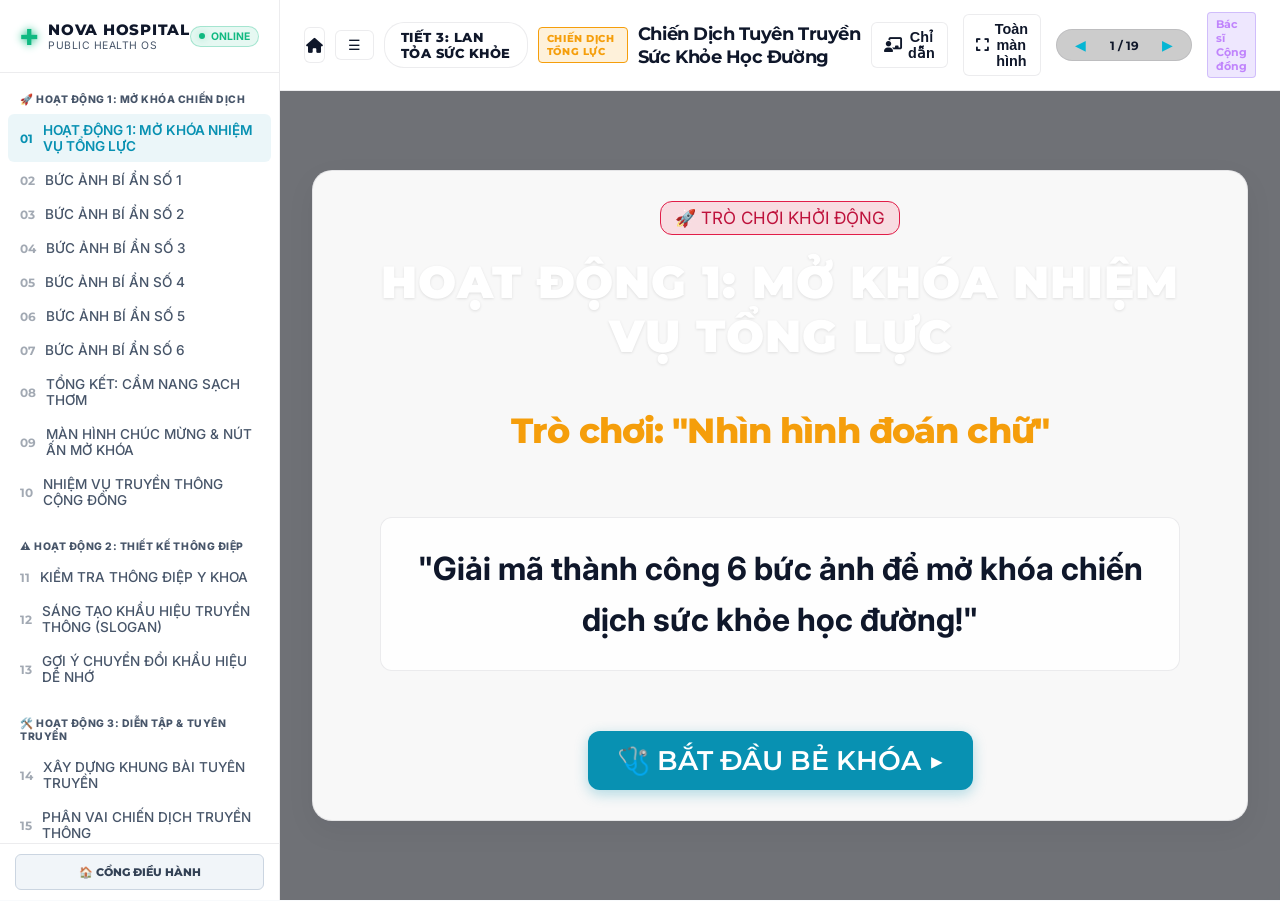
==== puberty_tiet3.html @ f9d6865f "feat: implement vertical 50-50 split layout for teacher guide" ====
<!DOCTYPE html>
<html lang="vi">
<head>
  <meta charset="UTF-8">
  <meta name="viewport" content="width=device-width, initial-scale=1.0">
  <title>NOVA HOSPITAL - TIẾT 3: CHIẾN DỊCH TUYÊN TRUYỀN</title>
  <link rel="preconnect" href="https://fonts.googleapis.com">
  <link rel="preconnect" href="https://fonts.gstatic.com" crossorigin>
  <link href="https://fonts.googleapis.com/css2?family=Inter:wght@300;400;500;600;700;800&family=Montserrat:wght@400;500;600;700;800;900&display=swap" rel="stylesheet">
  <link rel="stylesheet" href="https://cdnjs.cloudflare.com/ajax/libs/font-awesome/6.4.0/css/all.min.css">
  <link rel="stylesheet" href="puberty_style.css">
  
  <style>
    /* Premium layout styles for Tiết 3 slide deck */
    body {
      background-image: url('image_589641.png') !important;
      background-size: cover;
      background-position: center;
      background-attachment: fixed;
      position: relative;
      overflow-x: hidden;
      margin: 0;
      padding: 0;
      height: 100vh;
      width: 100vw;
    }
    body::before {
      content: '';
      position: absolute;
      top: 0;
      left: 0;
      width: 100%;
      height: 100%;
      background: rgba(7, 11, 19, 0.88) !important;
      backdrop-filter: blur(12px) !important;
      -webkit-backdrop-filter: blur(12px);
      z-index: 1;
      pointer-events: none;
    }
    .app-container {
      position: relative;
      z-index: 5;
    }
    
    /* Design Guidelines slide typography specifications */
    .slide-layout .main-title {
      font-size: clamp(2.0rem, 4.5vw, 2.8rem) !important;
      font-weight: 900;
      text-transform: uppercase;
      color: #FFFFFF !important;
      letter-spacing: 1px;
      margin-bottom: 10px;
      line-height: 1.2;
    }
    .slide-layout .sub-title {
      font-size: clamp(1.3rem, 2.5vw, 1.7rem) !important;
      font-weight: 800;
      color: var(--amber) !important;
      margin-bottom: 20px;
    }
    .slide-layout .content-text, .slide-layout p, .slide-layout li {
      font-size: clamp(1.1rem, 2vw, 1.35rem) !important;
      line-height: 1.6;
      font-weight: 600;
      color: #E2E8F0;
    }
    
    /* Interactive guessing visual block */
    .mystery-visual {
      position: relative;
    }
    .glow-icon i {
      animation: pulseGlow 2.5s infinite alternate;
    }
    @keyframes pulseGlow {
      0% {
        transform: scale(0.95);
        opacity: 0.8;
      }
      100% {
        transform: scale(1.05);
        opacity: 1;
      }
    }
    
    /* Blurred answer panel state management */
    .answer-box.blurred .answer-text {
      filter: blur(8px);
      user-select: none;
      pointer-events: none;
    }
    
    /* Timer HUD Widget styling */
    .timer-widget {
      background: rgba(244, 63, 94, 0.08);
      border: 1.5px solid var(--digital-coral);
      padding: 15px 25px;
      border-radius: 12px;
      display: flex;
      align-items: center;
      justify-content: space-between;
      gap: 15px;
      color: var(--digital-coral);
      font-family: monospace;
      max-width: 100%;
    }
    .timer-display {
      font-size: 28px;
      font-weight: 900;
      letter-spacing: 1px;
    }
    .timer-icon {
      font-size: 24px;
    }
    .timer-controls {
      display: flex;
      gap: 8px;
    }
    .timer-btn {
      background: rgba(255, 255, 255, 0.05);
      border: 1px solid var(--digital-coral);
      color: var(--digital-coral);
      width: 32px;
      height: 32px;
      border-radius: 6px;
      display: flex;
      align-items: center;
      justify-content: center;
      cursor: pointer;
      font-size: 13px;
      transition: all 0.2s ease;
    }
    .timer-btn:hover {
      background: var(--digital-coral);
      color: #FFF;
    }
    .timer-btn.hidden {
      display: none;
    }
    
    /* CSS animation for stamp print */
    @keyframes stampGrow {
      0% {
        transform: scale(3);
        opacity: 0;
      }
      80% {
        transform: scale(0.9);
        opacity: 0.9;
      }
      100% {
        transform: scale(1);
        opacity: 1;
      }
    }
    
    #confetti-canvas {
      position: fixed;
      top: 0;
      left: 0;
      width: 100%;
      height: 100%;
      pointer-events: none;
      z-index: 9999;
    }
  </style>
</head>
<body>
  <!-- Canvas for Confetti -->
  <canvas id="confetti-canvas"></canvas>

  <div class="app-container">
    
    <!-- LEFT SIDEBAR -->
    <aside class="sidebar">
      <div class="sidebar-header">
        <div class="clinic-logo">
          <div class="pulse-cross">✚</div>
          <div class="logo-text">
            <span class="logo-title">NOVA HOSPITAL</span>
            <span class="logo-subtitle">PUBLIC HEALTH OS</span>
          </div>
        </div>
        <div class="status-badge">
          <span class="live-dot"></span>
          <span class="live-text">ONLINE</span>
        </div>
      </div>

      <!-- Scrollable Steps Menu -->
      <div class="sidebar-menu-scrollable">
        <nav class="sidebar-nav">
          <!-- HOẠT ĐỘNG 1 -->
          <div class="nav-group">
            <span class="nav-group-title">🚀 HOẠT ĐỘNG 1: MỞ KHÓA CHIẾN DỊCH</span>
            <ul>
              <li class="nav-item active" data-slide="1">
                <span class="nav-num">01</span> <span class="nav-txt">HOẠT ĐỘNG 1: MỞ KHÓA NHIỆM VỤ TỔNG LỰC</span>
              </li>
              <li class="nav-item " data-slide="2">
                <span class="nav-num">02</span> <span class="nav-txt">BỨC ẢNH BÍ ẨN SỐ 1</span>
              </li>
              <li class="nav-item " data-slide="3">
                <span class="nav-num">03</span> <span class="nav-txt">BỨC ẢNH BÍ ẨN SỐ 2</span>
              </li>
              <li class="nav-item " data-slide="4">
                <span class="nav-num">04</span> <span class="nav-txt">BỨC ẢNH BÍ ẨN SỐ 3</span>
              </li>
              <li class="nav-item " data-slide="5">
                <span class="nav-num">05</span> <span class="nav-txt">BỨC ẢNH BÍ ẨN SỐ 4</span>
              </li>
              <li class="nav-item " data-slide="6">
                <span class="nav-num">06</span> <span class="nav-txt">BỨC ẢNH BÍ ẨN SỐ 5</span>
              </li>
              <li class="nav-item " data-slide="7">
                <span class="nav-num">07</span> <span class="nav-txt">BỨC ẢNH BÍ ẨN SỐ 6</span>
              </li>
              <li class="nav-item " data-slide="8">
                <span class="nav-num">08</span> <span class="nav-txt">TỔNG KẾT: CẨM NANG SẠCH THƠM</span>
              </li>
              <li class="nav-item " data-slide="9">
                <span class="nav-num">09</span> <span class="nav-txt">MÀN HÌNH CHÚC MỪNG & NÚT ẤN MỞ KHÓA</span>
              </li>
              <li class="nav-item " data-slide="10">
                <span class="nav-num">10</span> <span class="nav-txt">NHIỆM VỤ TRUYỀN THÔNG CỘNG ĐỒNG</span>
              </li>
            </ul>
          </div>

          <!-- HOẠT ĐỘNG 2 -->
          <div class="nav-group">
            <span class="nav-group-title">⚠️ HOẠT ĐỘNG 2: THIẾT KẾ THÔNG ĐIỆP</span>
            <ul>
              <li class="nav-item " data-slide="11">
                <span class="nav-num">11</span> <span class="nav-txt">KIỂM TRA THÔNG ĐIỆP Y KHOA</span>
              </li>
              <li class="nav-item " data-slide="12">
                <span class="nav-num">12</span> <span class="nav-txt">SÁNG TẠO KHẨU HIỆU TRUYỀN THÔNG (SLOGAN)</span>
              </li>
              <li class="nav-item " data-slide="13">
                <span class="nav-num">13</span> <span class="nav-txt">GỢI Ý CHUYỂN ĐỔI KHẨU HIỆU DỄ NHỚ</span>
              </li>
            </ul>
          </div>

          <!-- HOẠT ĐỘNG 3 -->
          <div class="nav-group">
            <span class="nav-group-title">🛠️ HOẠT ĐỘNG 3: DIỄN TẬP & TUYÊN TRUYỀN</span>
            <ul>
              <li class="nav-item " data-slide="14">
                <span class="nav-num">14</span> <span class="nav-txt">XÂY DỰNG KHUNG BÀI TUYÊN TRUYỀN</span>
              </li>
              <li class="nav-item " data-slide="15">
                <span class="nav-num">15</span> <span class="nav-txt">PHÂN VAI CHIẾN DỊCH TRUYỀN THÔNG</span>
              </li>
              <li class="nav-item " data-slide="16">
                <span class="nav-num">16</span> <span class="nav-txt">5 PHÚT DIỄN TẬP TOÀN DIỆN</span>
              </li>
              <li class="nav-item " data-slide="17">
                <span class="nav-num">17</span> <span class="nav-txt">CHIẾN DỊCH SỨC KHỎE LÊN SÀN THUYẾT TRÌNH</span>
              </li>
              <li class="nav-item " data-slide="18">
                <span class="nav-num">18</span> <span class="nav-txt">NHẬT KÝ CHUYÊN GIA SỨC KHỎE</span>
              </li>
              <li class="nav-item " data-slide="19">
                <span class="nav-num">19</span> <span class="nav-txt">LỜI THỀ SỨ MỆNH & CAM KẾT HÀNH ĐỘNG THỰC TẾ</span>
              </li>
            </ul>
          </div>

        </nav>
      </div>

      <!-- Back to Portal button -->
      <div style="padding: 10px 15px; border-top: 1px solid var(--glass-border);">
        <a href="puberty_portal.html" class="btn btn-surface btn-block" style="display: block; text-align: center; text-decoration: none; padding: 10px; border-radius: 6px; font-size: 11px; font-weight: 800; color: var(--text-muted);">🏠 CỔNG ĐIỀU HÀNH</a>
      </div>
    </aside>

    <!-- MAIN APP CONTENT VIEWPORT -->
    <main class="main-content">
      
      <!-- Top header control bar -->
      <header class="top-bar">
        <div class="header-left" style="display: flex; align-items: center; gap: 10px;">
          <a href="puberty_portal.html" class="back-portal-btn" title="Quay lại Cổng Học Tập"><i class="fa-solid fa-house"></i></a>
          <button class="control-btn" id="sidebar-toggle" title="Thu gọn / Mở rộng Sidebar">☰</button>
          <div class="active-stage-indicator" id="current-stage-display">
            TIẾT 3: LAN TỎA SỨC KHỎE
          </div>
          <span class="phase-badge" id="slide-phase-badge" style="background: rgba(245, 158, 11, 0.15); border-color: #F59E0B; color: #F59E0B;">CHIẾN DỊCH TỔNG LỰC</span>
          <h2 class="slide-title" id="slide-title-text">Chiến Dịch Tuyên Truyền Sức Khỏe Học Đường</h2>
        </div>
        
        <div class="header-right" style="display: flex; align-items: center; gap: 15px;">
          <button class="control-btn" id="teacher-guide-toggle" title="Chỉ dẫn giảng dạy" style="font-weight: 800; display: inline-flex; align-items: center; gap: 6px; cursor: pointer;"><i class="fa-solid fa-chalkboard-user"></i> <span class="btn-lbl">Chỉ dẫn</span></button>
          <button class="control-btn" id="fullscreen-toggle" title="Toàn màn hình" style="font-weight: 800; display: inline-flex; align-items: center; gap: 6px; cursor: pointer;"><i class="fa-solid fa-expand"></i> <span class="btn-lbl">Toàn màn hình</span></button>
          
          <!-- Slide Navigation Controls -->
          <div class="slide-arrows">
            <button class="arrow-btn" id="prev-slide-btn" title="Slide trước">◀</button>
            <span class="slide-counter" id="slide-counter-text">1 / 19</span>
            <button class="arrow-btn" id="next-slide-btn" title="Slide tiếp theo">▶</button>
          </div>

          <!-- Dynamic status indicator -->
          <div class="role-status">
            <span class="role-badge" id="header-role-badge">Bác sĩ Cộng đồng</span>
          </div>
        </div>
      </header>

      <!-- Slides Viewport -->
      <div class="slides-viewport">
        <!-- Slide 1: HOẠT ĐỘNG 1: MỞ KHÓA NHIỆM VỤ TỔNG LỰC -->
        <section class="slide active prep-slide" id="slide-1">
          <div class="slide-layout flex-center-col">
            <div class="slide-frame" style="max-width: 1100px; width: 100%;">

            <div class="cover-layout" style="display: flex; flex-direction: column; align-items: center; justify-content: center; gap: 20px; text-align: center;">
                <div class="badge-red" style="padding: 6px 14px; border-radius: 12px; font-size: 16pt !important font-weight: 900; background: rgba(6, 182, 212, 0.15); border: 1.5px solid var(--cyan); color: var(--cyan); text-transform: uppercase;">🚀 TRÒ CHƠI KHỞI ĐỘNG</div>
                <h1 class="main-title">HOẠT ĐỘNG 1: MỞ KHÓA NHIỆM VỤ TỔNG LỰC</h1>
                <h2 class="sub-title">Trò chơi: "Nhìn hình đoán chữ"</h2>
                
                <div class="big-question-card glass-panel" style="max-width: 800px; margin: 20px auto; padding: 25px; border-radius: 12px; border: 1.5px solid var(--glass-border); background: var(--glass-bg);">
                    <p class="question-text" style="font-size: 24pt !important color: #FFF; font-weight: 700; line-height: 1.6;">
                        "Giải mã thành công 6 bức ảnh để mở khóa chiến dịch sức khỏe học đường!"
                    </p>
                </div>
                
                <div style="margin-top: 20px;">
                    <button class="btn btn-cyan btn-lg btn-pulse" onclick="navigateToSlide(2)">🩺 BẮT ĐẦU BẺ KHÓA ▶</button>
                </div>
            </div>
        
            </div>
          </div>
        </section>

        <!-- Slide 2: BỨC ẢNH BÍ ẨN SỐ 1 -->
        <section class="slide " id="slide-2">
          <div class="slide-layout flex-center-col">
            <div class="slide-frame" style="max-width: 1100px; width: 100%;">

            <div class="slide-header">
                <span class="breadcrumb">HOẠT ĐỘNG 1 &bull; BỨC ẢNH BÍ ẨN SỐ 1</span>
                <h2 class="slide-title">Bức ảnh bí ẩn 1/6</h2>
            </div>
            <div class="mystery-layout" style="display: grid; grid-template-columns: 1fr 1.2fr; gap: 40px; margin-top: 20px;">
                <div class="mystery-visual glass-panel" style="display: flex; flex-direction: column; align-items: center; justify-content: center; padding: 30px; border-radius: 16px; border: 1.5px solid var(--glass-border); min-height: 320px; background: rgba(15, 23, 42, 0.4);">
                    <img src="hint_shower.png" alt="Tắm sạch sẽ" style="max-width: 95%; max-height: 260px; border-radius: 12px; object-fit: contain; box-shadow: 0 4px 15px rgba(0,0,0,0.15);">
                </div>
                <div class="mystery-interactive" style="display: flex; flex-direction: column; justify-content: space-between; padding: 10px 0;">
                    <div class="timer-widget" id="timer-s2" data-duration="60" style="margin-bottom: 15px;">
                        <div class="timer-icon"><i class="fa-solid fa-hourglass-half"></i></div>
                        <div class="timer-display">01:00</div>
                        <div class="timer-controls">
                            <button class="timer-btn play-btn" title="Bắt đầu"><i class="fa-solid fa-play"></i></button>
                            <button class="timer-btn pause-btn hidden" title="Tạm dừng"><i class="fa-solid fa-pause"></i></button>
                            <button class="timer-btn reset-btn" title="Đặt lại"><i class="fa-solid fa-rotate-left"></i></button>
                        </div>
                    </div>
                    <div class="answer-box glass-panel blurred" id="ans-s2" style="padding: 25px; border-radius: 12px; border: 2px dashed var(--glass-border); text-align: center; margin-bottom: 20px;">
                        <h4 style="color: var(--text-muted); font-size: 16pt !important margin-bottom: 8px; text-transform: uppercase;">Đáp án đúng</h4>
                        <div class="answer-text" style="font-size: 28pt !important font-weight: 900; color: var(--cyan); transition: all 0.3s;">TẮM SẠCH SẼ</div>
                    </div>
                    <div style="display: flex; gap: 15px;">
                        <button class="btn btn-reveal" onclick="revealAnswer(2)" style="flex: 1; padding: 12px; font-weight: 800;"><i class="fa-solid fa-unlock-keyhole"></i> HIỆN ĐÁP ÁN</button>
                        <button class="btn btn-cyan" onclick="navigateToSlide(3)" style="flex: 1; padding: 12px; font-weight: 800;">ẢNH TIẾP THEO <i class="fa-solid fa-arrow-right"></i></button>
                    </div>
                </div>
            </div>
        
            </div>
          </div>
        </section>

        <!-- Slide 3: BỨC ẢNH BÍ ẨN SỐ 2 -->
        <section class="slide " id="slide-3">
          <div class="slide-layout flex-center-col">
            <div class="slide-frame" style="max-width: 1100px; width: 100%;">

            <div class="slide-header">
                <span class="breadcrumb">HOẠT ĐỘNG 1 &bull; BỨC ẢNH BÍ ẨN SỐ 2</span>
                <h2 class="slide-title">Bức ảnh bí ẩn 2/6</h2>
            </div>
            <div class="mystery-layout" style="display: grid; grid-template-columns: 1fr 1.2fr; gap: 40px; margin-top: 20px;">
                <div class="mystery-visual glass-panel" style="display: flex; flex-direction: column; align-items: center; justify-content: center; padding: 30px; border-radius: 16px; border: 1.5px solid var(--glass-border); min-height: 320px; background: rgba(15, 23, 42, 0.4);">
                    <img src="hint_washface.png" alt="Dùng sữa rửa mặt dịu nhẹ" style="max-width: 95%; max-height: 260px; border-radius: 12px; object-fit: contain; box-shadow: 0 4px 15px rgba(0,0,0,0.15);">
                </div>
                <div class="mystery-interactive" style="display: flex; flex-direction: column; justify-content: space-between; padding: 10px 0;">
                    <div class="timer-widget" id="timer-s3" data-duration="60" style="margin-bottom: 15px;">
                        <div class="timer-icon"><i class="fa-solid fa-hourglass-half"></i></div>
                        <div class="timer-display">01:00</div>
                        <div class="timer-controls">
                            <button class="timer-btn play-btn" title="Bắt đầu"><i class="fa-solid fa-play"></i></button>
                            <button class="timer-btn pause-btn hidden" title="Tạm dừng"><i class="fa-solid fa-pause"></i></button>
                            <button class="timer-btn reset-btn" title="Đặt lại"><i class="fa-solid fa-rotate-left"></i></button>
                        </div>
                    </div>
                    <div class="answer-box glass-panel blurred" id="ans-s3" style="padding: 25px; border-radius: 12px; border: 2px dashed var(--glass-border); text-align: center; margin-bottom: 20px;">
                        <h4 style="color: var(--text-muted); font-size: 16pt !important margin-bottom: 8px; text-transform: uppercase;">Đáp án đúng</h4>
                        <div class="answer-text" style="font-size: 28pt !important font-weight: 900; color: var(--cyan); transition: all 0.3s;">DÙNG SỮA RỬA MẶT DỊU NHẸ</div>
                    </div>
                    <div style="display: flex; gap: 15px;">
                        <button class="btn btn-reveal" onclick="revealAnswer(3)" style="flex: 1; padding: 12px; font-weight: 800;"><i class="fa-solid fa-unlock-keyhole"></i> HIỆN ĐÁP ÁN</button>
                        <button class="btn btn-cyan" onclick="navigateToSlide(4)" style="flex: 1; padding: 12px; font-weight: 800;">ẢNH TIẾP THEO <i class="fa-solid fa-arrow-right"></i></button>
                    </div>
                </div>
            </div>
        
            </div>
          </div>
        </section>

        <!-- Slide 4: BỨC ẢNH BÍ ẨN SỐ 3 -->
        <section class="slide " id="slide-4">
          <div class="slide-layout flex-center-col">
            <div class="slide-frame" style="max-width: 1100px; width: 100%;">

            <div class="slide-header">
                <span class="breadcrumb">HOẠT ĐỘNG 1 &bull; BỨC ẢNH BÍ ẨN SỐ 3</span>
                <h2 class="slide-title">Bức ảnh bí ẩn 3/6</h2>
            </div>
            <div class="mystery-layout" style="display: grid; grid-template-columns: 1fr 1.2fr; gap: 40px; margin-top: 20px;">
                <div class="mystery-visual glass-panel" style="display: flex; flex-direction: column; align-items: center; justify-content: center; padding: 30px; border-radius: 16px; border: 1.5px solid var(--glass-border); min-height: 320px; background: rgba(15, 23, 42, 0.4);">
                    <img src="hint_neck.png" alt="Kỳ cọ vùng nếp gấp" style="max-width: 95%; max-height: 260px; border-radius: 12px; object-fit: contain; box-shadow: 0 4px 15px rgba(0,0,0,0.15);">
                </div>
                <div class="mystery-interactive" style="display: flex; flex-direction: column; justify-content: space-between; padding: 10px 0;">
                    <div class="timer-widget" id="timer-s4" data-duration="60" style="margin-bottom: 15px;">
                        <div class="timer-icon"><i class="fa-solid fa-hourglass-half"></i></div>
                        <div class="timer-display">01:00</div>
                        <div class="timer-controls">
                            <button class="timer-btn play-btn" title="Bắt đầu"><i class="fa-solid fa-play"></i></button>
                            <button class="timer-btn pause-btn hidden" title="Tạm dừng"><i class="fa-solid fa-pause"></i></button>
                            <button class="timer-btn reset-btn" title="Đặt lại"><i class="fa-solid fa-rotate-left"></i></button>
                        </div>
                    </div>
                    <div class="answer-box glass-panel blurred" id="ans-s4" style="padding: 25px; border-radius: 12px; border: 2px dashed var(--glass-border); text-align: center; margin-bottom: 20px;">
                        <h4 style="color: var(--text-muted); font-size: 16pt !important margin-bottom: 8px; text-transform: uppercase;">Đáp án đúng</h4>
                        <div class="answer-text" style="font-size: 28pt !important font-weight: 900; color: var(--cyan); transition: all 0.3s;">KỲ CỌ VÙNG NẾP GẤP</div>
                    </div>
                    <div style="display: flex; gap: 15px;">
                        <button class="btn btn-reveal" onclick="revealAnswer(4)" style="flex: 1; padding: 12px; font-weight: 800;"><i class="fa-solid fa-unlock-keyhole"></i> HIỆN ĐÁP ÁN</button>
                        <button class="btn btn-cyan" onclick="navigateToSlide(5)" style="flex: 1; padding: 12px; font-weight: 800;">ẢNH TIẾP THEO <i class="fa-solid fa-arrow-right"></i></button>
                    </div>
                </div>
            </div>
        
            </div>
          </div>
        </section>

        <!-- Slide 5: BỨC ẢNH BÍ ẨN SỐ 4 -->
        <section class="slide " id="slide-5">
          <div class="slide-layout flex-center-col">
            <div class="slide-frame" style="max-width: 1100px; width: 100%;">

            <div class="slide-header">
                <span class="breadcrumb">HOẠT ĐỘNG 1 &bull; BỨC ẢNH BÍ ẨN SỐ 4</span>
                <h2 class="slide-title">Bức ảnh bí ẩn 4/6</h2>
            </div>
            <div class="mystery-layout" style="display: grid; grid-template-columns: 1fr 1.2fr; gap: 40px; margin-top: 20px;">
                <div class="mystery-visual glass-panel" style="display: flex; flex-direction: column; align-items: center; justify-content: center; padding: 30px; border-radius: 16px; border: 1.5px solid var(--glass-border); min-height: 320px; background: rgba(15, 23, 42, 0.4);">
                    <img src="hint_clothes.png" alt="Thay tất, quần áo lót hàng ngày" style="max-width: 95%; max-height: 260px; border-radius: 12px; object-fit: contain; box-shadow: 0 4px 15px rgba(0,0,0,0.15);">
                </div>
                <div class="mystery-interactive" style="display: flex; flex-direction: column; justify-content: space-between; padding: 10px 0;">
                    <div class="timer-widget" id="timer-s5" data-duration="60" style="margin-bottom: 15px;">
                        <div class="timer-icon"><i class="fa-solid fa-hourglass-half"></i></div>
                        <div class="timer-display">01:00</div>
                        <div class="timer-controls">
                            <button class="timer-btn play-btn" title="Bắt đầu"><i class="fa-solid fa-play"></i></button>
                            <button class="timer-btn pause-btn hidden" title="Tạm dừng"><i class="fa-solid fa-pause"></i></button>
                            <button class="timer-btn reset-btn" title="Đặt lại"><i class="fa-solid fa-rotate-left"></i></button>
                        </div>
                    </div>
                    <div class="answer-box glass-panel blurred" id="ans-s5" style="padding: 25px; border-radius: 12px; border: 2px dashed var(--glass-border); text-align: center; margin-bottom: 20px;">
                        <h4 style="color: var(--text-muted); font-size: 16pt !important margin-bottom: 8px; text-transform: uppercase;">Đáp án đúng</h4>
                        <div class="answer-text" style="font-size: 28pt !important font-weight: 900; color: var(--cyan); transition: all 0.3s;">THAY TẤT, QUẦN ÁO LÓT HÀNG NGÀY</div>
                    </div>
                    <div style="display: flex; gap: 15px;">
                        <button class="btn btn-reveal" onclick="revealAnswer(5)" style="flex: 1; padding: 12px; font-weight: 800;"><i class="fa-solid fa-unlock-keyhole"></i> HIỆN ĐÁP ÁN</button>
                        <button class="btn btn-cyan" onclick="navigateToSlide(6)" style="flex: 1; padding: 12px; font-weight: 800;">ẢNH TIẾP THEO <i class="fa-solid fa-arrow-right"></i></button>
                    </div>
                </div>
            </div>
        
            </div>
          </div>
        </section>

        <!-- Slide 6: BỨC ẢNH BÍ ẨN SỐ 5 -->
        <section class="slide " id="slide-6">
          <div class="slide-layout flex-center-col">
            <div class="slide-frame" style="max-width: 1100px; width: 100%;">

            <div class="slide-header">
                <span class="breadcrumb">HOẠT ĐỘNG 1 &bull; BỨC ẢNH BÍ ẨN SỐ 5</span>
                <h2 class="slide-title">Bức ảnh bí ẩn 5/6</h2>
            </div>
            <div class="mystery-layout" style="display: grid; grid-template-columns: 1fr 1.2fr; gap: 40px; margin-top: 20px;">
                <div class="mystery-visual glass-panel" style="display: flex; flex-direction: column; align-items: center; justify-content: center; padding: 30px; border-radius: 16px; border: 1.5px solid var(--glass-border); min-height: 320px; background: rgba(15, 23, 42, 0.4);">
                    <img src="hint_hair.png" alt="Gội đầu sạch sẽ" style="max-width: 95%; max-height: 260px; border-radius: 12px; object-fit: contain; box-shadow: 0 4px 15px rgba(0,0,0,0.15);">
                </div>
                <div class="mystery-interactive" style="display: flex; flex-direction: column; justify-content: space-between; padding: 10px 0;">
                    <div class="timer-widget" id="timer-s6" data-duration="60" style="margin-bottom: 15px;">
                        <div class="timer-icon"><i class="fa-solid fa-hourglass-half"></i></div>
                        <div class="timer-display">01:00</div>
                        <div class="timer-controls">
                            <button class="timer-btn play-btn" title="Bắt đầu"><i class="fa-solid fa-play"></i></button>
                            <button class="timer-btn pause-btn hidden" title="Tạm dừng"><i class="fa-solid fa-pause"></i></button>
                            <button class="timer-btn reset-btn" title="Đặt lại"><i class="fa-solid fa-rotate-left"></i></button>
                        </div>
                    </div>
                    <div class="answer-box glass-panel blurred" id="ans-s6" style="padding: 25px; border-radius: 12px; border: 2px dashed var(--glass-border); text-align: center; margin-bottom: 20px;">
                        <h4 style="color: var(--text-muted); font-size: 16pt !important margin-bottom: 8px; text-transform: uppercase;">Đáp án đúng</h4>
                        <div class="answer-text" style="font-size: 28pt !important font-weight: 900; color: var(--cyan); transition: all 0.3s;">GỘI ĐẦU SẠCH SẼ</div>
                    </div>
                    <div style="display: flex; gap: 15px;">
                        <button class="btn btn-reveal" onclick="revealAnswer(6)" style="flex: 1; padding: 12px; font-weight: 800;"><i class="fa-solid fa-unlock-keyhole"></i> HIỆN ĐÁP ÁN</button>
                        <button class="btn btn-cyan" onclick="navigateToSlide(7)" style="flex: 1; padding: 12px; font-weight: 800;">ẢNH TIẾP THEO <i class="fa-solid fa-arrow-right"></i></button>
                    </div>
                </div>
            </div>
        
            </div>
          </div>
        </section>

        <!-- Slide 7: BỨC ẢNH BÍ ẨN SỐ 6 -->
        <section class="slide " id="slide-7">
          <div class="slide-layout flex-center-col">
            <div class="slide-frame" style="max-width: 1100px; width: 100%;">

            <div class="slide-header">
                <span class="breadcrumb">HOẠT ĐỘNG 1 &bull; BỨC ẢNH BÍ ẨN SỐ 6</span>
                <h2 class="slide-title">Bức ảnh bí ẩn 6/6</h2>
            </div>
            <div class="mystery-layout" style="display: grid; grid-template-columns: 1fr 1.2fr; gap: 40px; margin-top: 20px;">
                <div class="mystery-visual glass-panel" style="display: flex; flex-direction: column; align-items: center; justify-content: center; padding: 30px; border-radius: 16px; border: 1.5px solid var(--glass-border); min-height: 320px; background: rgba(15, 23, 42, 0.4);">
                    <img src="hint_washhands.png" alt="Rửa tay sạch sẽ bằng xà phòng" style="max-width: 95%; max-height: 260px; border-radius: 12px; object-fit: contain; box-shadow: 0 4px 15px rgba(0,0,0,0.15);">
                </div>
                <div class="mystery-interactive" style="display: flex; flex-direction: column; justify-content: space-between; padding: 10px 0;">
                    <div class="timer-widget" id="timer-s7" data-duration="60" style="margin-bottom: 15px;">
                        <div class="timer-icon"><i class="fa-solid fa-hourglass-half"></i></div>
                        <div class="timer-display">01:00</div>
                        <div class="timer-controls">
                            <button class="timer-btn play-btn" title="Bắt đầu"><i class="fa-solid fa-play"></i></button>
                            <button class="timer-btn pause-btn hidden" title="Tạm dừng"><i class="fa-solid fa-pause"></i></button>
                            <button class="timer-btn reset-btn" title="Đặt lại"><i class="fa-solid fa-rotate-left"></i></button>
                        </div>
                    </div>
                    <div class="answer-box glass-panel blurred" id="ans-s7" style="padding: 25px; border-radius: 12px; border: 2px dashed var(--glass-border); text-align: center; margin-bottom: 20px;">
                        <h4 style="color: var(--text-muted); font-size: 16pt !important margin-bottom: 8px; text-transform: uppercase;">Đáp án đúng</h4>
                        <div class="answer-text" style="font-size: 28pt !important font-weight: 900; color: var(--cyan); transition: all 0.3s;">RỬA TAY SẠCH SẼ BẰNG XÀ PHÒNG</div>
                    </div>
                    <div style="display: flex; gap: 15px;">
                        <button class="btn btn-reveal" onclick="revealAnswer(7)" style="flex: 1; padding: 12px; font-weight: 800;"><i class="fa-solid fa-unlock-keyhole"></i> HIỆN ĐÁP ÁN</button>
                        <button class="btn btn-cyan" onclick="navigateToSlide(8)" style="flex: 1; padding: 12px; font-weight: 800;">KẾT QUẢ GAME <i class="fa-solid fa-arrow-right"></i></button>
                    </div>
                </div>
            </div>
        
            </div>
          </div>
        </section>

        <!-- Slide 8: TỔNG KẾT: CẨM NANG SẠCH THƠM -->
        <section class="slide  prep-slide" id="slide-8">
          <div class="slide-layout flex-center-col">
            <div class="slide-frame" style="max-width: 1100px; width: 100%;">

            <div class="slide-header">
                <span class="breadcrumb">HOẠT ĐỘNG 1 &bull; TỔNG KẾT</span>
                <h2 class="slide-title" style="color: #FFF !important; text-transform: uppercase; font-size: 2.2rem !important; font-weight: 900;">TỔNG KẾT: CẨM NANG SẠCH THƠM</h2>
            </div>
            <div class="summary-cards" style="display: flex; flex-direction: column; gap: 20px; margin-top: 30px;">
                <div class="glass-panel" style="padding: 20px 30px; border-radius: 12px; border-left: 6px solid var(--neon-mint); background: rgba(16, 185, 129, 0.05); display: flex; align-items: center; gap: 20px;">
                    <div style="font-size: 28pt !important color: var(--neon-mint);"><i class="fa-solid fa-circle-check"></i></div>
                    <div style="font-size: 24pt !important font-weight: 700; color: #FFF;">Rửa mặt bằng sữa rửa mặt dịu nhẹ (2 lần/ngày).</div>
                </div>
                <div class="glass-panel" style="padding: 20px 30px; border-radius: 12px; border-left: 6px solid var(--neon-mint); background: rgba(16, 185, 129, 0.05); display: flex; align-items: center; gap: 20px;">
                    <div style="font-size: 28pt !important color: var(--neon-mint);"><i class="fa-solid fa-circle-check"></i></div>
                    <div style="font-size: 24pt !important font-weight: 700; color: #FFF;">Tắm rửa sạch sẽ toàn thân mỗi ngày.</div>
                </div>
                <div class="glass-panel" style="padding: 20px 30px; border-radius: 12px; border-left: 6px solid var(--neon-mint); background: rgba(16, 185, 129, 0.05); display: flex; align-items: center; gap: 20px;">
                    <div style="font-size: 28pt !important color: var(--neon-mint);"><i class="fa-solid fa-circle-check"></i></div>
                    <div style="font-size: 24pt !important font-weight: 700; color: #FFF;">Thay quần áo, tất chân và đồ lót hằng ngày.</div>
                </div>
            </div>
            <div style="text-align: center; margin-top: 35px;">
                <button class="btn btn-cyan btn-lg" onclick="navigateToSlide(9)">TIẾN VÀO NHIỆM VỤ TIẾP THEO ▶</button>
            </div>
        
            </div>
          </div>
        </section>

        <!-- Slide 9: MÀN HÌNH CHÚC MỪNG & NÚT ẤN MỞ KHÓA -->
        <section class="slide " id="slide-9">
          <div class="slide-layout flex-center-col">
            <div class="slide-frame" style="max-width: 1100px; width: 100%;">

            <div class="cover-layout flex-center-col text-center" style="position: relative;">
                <h1 class="main-title" style="color: var(--amber) !important; font-size: 46pt !important">CHÚC MỪNG CÁC BÁC SĨ NHÍ!</h1>
                <h2 class="sub-title" style="color: #FFF !important; margin-bottom: 30px;">Hội đồng Giám định đã sẵn sàng truyền thông</h2>
                
                <div class="unlock-zone" style="margin: 30px 0;">
                    <button class="btn btn-cyan btn-lg btn-pulse" id="unlock-mission-btn" onclick="celebrateAndUnlock()" style="font-size: 28pt !important padding: 25px 50px; border-radius: 50px; font-weight: 900; background: var(--cyan); color: #000; box-shadow: 0 0 35px var(--cyan-glow);">
                        📢 ẤN ĐỂ MỞ KHÓA NHIỆM VỤ
                    </button>
                </div>
                <div class="unlock-indicator" style="font-size: 22pt !important color: var(--text-muted); font-weight: 800;">(Hãy bấm nút để kích nổ pháo hoa chào mừng và mở khóa nhiệm vụ!)</div>
            </div>
        
            </div>
          </div>
        </section>

        <!-- Slide 10: NHIỆM VỤ TRUYỀN THÔNG CỘNG ĐỒNG -->
        <section class="slide  prep-slide" id="slide-10">
          <div class="slide-layout flex-center-col">
            <div class="slide-frame" style="max-width: 1100px; width: 100%;">

            <div class="slide-header">
                <span class="breadcrumb">HOẠT ĐỘNG 2 &bull; SỨ MỆNH TRUYỀN THÔNG</span>
                <h2 class="slide-title">NHIỆM VỤ TRUYỀN THÔNG CỘNG ĐỒNG</h2>
            </div>
            <div class="glass-panel" style="padding: 40px; border-radius: 16px; border: 2px solid var(--cosmic-pink); background: rgba(255, 0, 122, 0.03); margin-top: 30px; box-shadow: 0 0 30px rgba(255, 0, 122, 0.1);">
                <div style="font-size: 46pt !important color: var(--cosmic-pink); text-align: center; margin-bottom: 20px;"><i class="fa-solid fa-bullhorn animate-pulse"></i></div>
                <div style="font-size: 28pt !important font-weight: 900; color: #FFF; text-align: center; line-height: 1.6; text-transform: uppercase;">
                    "TỔNG TIẾN CÔNG CHIẾN DỊCH TRUYỀN THÔNG SỨC KHỎE HỌC ĐƯỜNG: TUYÊN TRUYỀN CÁCH GIỮ GÌN VỆ SINH CƠ THỂ TUỔI DẬY THÌ CHO TOÀN TRƯỜNG!"
                </div>
            </div>
            <div class="mission-details" style="display: grid; grid-template-columns: 1fr 1fr; gap: 20px; margin-top: 25px;">
                <div class="glass-panel" style="padding: 15px 25px; border-radius: 8px; border: 1px solid var(--glass-border);">
                    <div style="font-size: 16pt !important color: var(--text-muted); font-weight: 800; text-transform: uppercase; margin-bottom: 5px;">👥 ĐỐI TƯỢNG (AUDIENCE)</div>
                    <div style="font-size: 22pt !important font-weight: 700; color: var(--cyan);">Tất cả bạn bè, học sinh toàn trường Trung học</div>
                </div>
                <div class="glass-panel" style="padding: 15px 25px; border-radius: 8px; border: 1px solid var(--glass-border);">
                    <div style="font-size: 16pt !important color: var(--text-muted); font-weight: 800; text-transform: uppercase; margin-bottom: 5px;">🎯 MỤC TIÊU BÀI NÓI</div>
                    <div style="font-size: 22pt !important font-weight: 700; color: var(--cyan);">Giúp bạn bè tự tin chăm sóc bản thân sạch thơm</div>
                </div>
            </div>
            <div style="text-align: center; margin-top: 30px;">
                <button class="btn btn-cyan btn-lg" onclick="navigateToSlide(11)">XÂY DỰNG NỘI DUNG TRUYỀN THÔNG ▶</button>
            </div>
        
            </div>
          </div>
        </section>

        <!-- Slide 11: KIỂM TRA THÔNG ĐIỆP Y KHOA -->
        <section class="slide  prep-slide" id="slide-11">
          <div class="slide-layout flex-center-col">
            <div class="slide-frame" style="max-width: 1100px; width: 100%;">

            <div class="slide-header">
                <span class="breadcrumb">HOẠT ĐỘNG 3 &bull; KIỂM TRA THÔNG ĐIỆP</span>
                <h2 class="slide-title">KIỂM TRA THÔNG ĐIỆP Y KHOA</h2>
            </div>
            <div class="timer-layout" style="display: grid; grid-template-columns: 1fr 1.2fr; gap: 40px; margin-top: 20px;">
                <div class="instructions-card glass-panel" style="padding: 30px; border-radius: 16px; border: 1.5px solid var(--glass-border); background: rgba(15, 23, 42, 0.4);">
                    <h3 style="font-size: 28pt !important color: var(--cyan); font-weight: 800; margin-bottom: 15px;"><i class="fa-solid fa-list-check"></i> YÊU CẦU RÀ SOÁT TỜ RƠI:</h3>
                    <div style="display: flex; flex-direction: column; gap: 15px; font-size: 24pt !important font-weight: 600; line-height: 1.5; color: #FFF;">
                        <div>• Lấy sản phẩm Tờ rơi đã thiết kế ở Tiết 2 ra rà soát.</div>
                        <div>• Đảm bảo đủ thông tin y học cốt lõi (6 bước tắm khoa học, 4 lưu ý vệ sinh cơ thể).</div>
                        <div>• Đảm bảo không có sai sót hay lệch lạc kiến thức khoa học định lượng.</div>
                    </div>
                </div>
                <div style="display: flex; flex-direction: column; justify-content: space-between; padding: 10px 0;">
                    <div class="timer-widget" id="timer-s11" data-duration="420">
                        <div class="timer-icon"><i class="fa-solid fa-hourglass-half"></i></div>
                        <div class="timer-display">07:00</div>
                        <div class="timer-controls">
                            <button class="timer-btn play-btn" title="Bắt đầu"><i class="fa-solid fa-play"></i></button>
                            <button class="timer-btn pause-btn hidden" title="Tạm dừng"><i class="fa-solid fa-pause"></i></button>
                            <button class="timer-btn reset-btn" title="Đặt lại"><i class="fa-solid fa-rotate-left"></i></button>
                        </div>
                    </div>
                    <div class="action-card glass-panel" style="padding: 20px; border-radius: 12px; border: 1px solid var(--glass-border); text-align: center; margin-bottom: 15px; background: rgba(6, 182, 212, 0.02);">
                        <span style="font-size: 22pt !important color: var(--text-muted); font-weight: 800; text-transform: uppercase;">Nhiệm vụ nhóm</span>
                        <p style="font-size: 22pt !important font-weight: 700; color: #FFF; margin-top: 5px;">Rà soát thông điệp chuẩn xác trước khi phát hành</p>
                    </div>
                    <button class="btn btn-cyan" onclick="navigateToSlide(12)" style="padding: 12px; font-weight: 800; font-size: 22pt !important">SÁNG TẠO KHẨU HIỆU TRUYỀN THÔNG <i class="fa-solid fa-arrow-right"></i></button>
                </div>
            </div>
        
            </div>
          </div>
        </section>

        <!-- Slide 12: SÁNG TẠO KHẨU HIỆU TRUYỀN THÔNG (SLOGAN) -->
        <section class="slide  prep-slide" id="slide-12">
          <div class="slide-layout flex-center-col">
            <div class="slide-frame" style="max-width: 1100px; width: 100%;">

            <div class="slide-header">
                <span class="breadcrumb">HOẠT ĐỘNG 4 &bull; SÁNG TẠO SLOGAN</span>
                <h2 class="slide-title">SÁNG TẠO SIÊU KHẨU HIỆU TRUYỀN THÔNG</h2>
            </div>
            <div class="timer-layout" style="display: grid; grid-template-columns: 1fr 1.2fr; gap: 40px; margin-top: 20px;">
                <div class="instructions-card glass-panel" style="padding: 30px; border-radius: 16px; border: 1.5px solid var(--glass-border); background: rgba(15, 23, 42, 0.4);">
                    <h3 style="font-size: 28pt !important color: var(--cyan); font-weight: 800; margin-bottom: 15px;"><i class="fa-solid fa-lightbulb"></i> NGUYÊN TẮC SLOGAN VÀNG:</h3>
                    <div style="display: flex; flex-direction: column; gap: 15px; font-size: 24pt !important font-weight: 600; line-height: 1.5; color: #FFF;">
                        <div>• <strong>Ngắn gọn:</strong> Dưới 12 từ để dễ nhớ.</div>
                        <div>• <strong>Vần điệu:</strong> Có nhịp điệu dễ đọc thuộc lòng.</div>
                        <div>• <strong>Hành động:</strong> Kêu gọi ý thức giữ gìn vệ sinh sạch thơm tuổi dậy thì.</div>
                        <div style="color: var(--amber); font-weight: 800;">👉 Nhóm chốt slogan để đưa vào kết bài thuyết trình.</div>
                    </div>
                </div>
                <div style="display: flex; flex-direction: column; justify-content: space-between; padding: 10px 0;">
                    <div class="timer-widget" id="timer-s12" data-duration="420">
                        <div class="timer-icon"><i class="fa-solid fa-hourglass-half"></i></div>
                        <div class="timer-display">07:00</div>
                        <div class="timer-controls">
                            <button class="timer-btn play-btn" title="Bắt đầu"><i class="fa-solid fa-play"></i></button>
                            <button class="timer-btn pause-btn hidden" title="Tạm dừng"><i class="fa-solid fa-pause"></i></button>
                            <button class="timer-btn reset-btn" title="Đặt lại"><i class="fa-solid fa-rotate-left"></i></button>
                        </div>
                    </div>
                    <div class="action-card glass-panel" style="padding: 20px; border-radius: 12px; border: 1px solid var(--glass-border); text-align: center; margin-bottom: 15px; background: rgba(6, 182, 212, 0.02);">
                        <span style="font-size: 22pt !important color: var(--text-muted); font-weight: 800; text-transform: uppercase;">Sáng tạo</span>
                        <p style="font-size: 22pt !important font-weight: 700; color: #FFF; margin-top: 5px;">Viết slogan nhóm của bạn ra nháp ngay lập tức!</p>
                    </div>
                    <button class="btn btn-cyan" onclick="navigateToSlide(13)" style="padding: 12px; font-weight: 800; font-size: 22pt !important">XEM GỢI Ý SLOGAN ĐẮT GIÁ <i class="fa-solid fa-arrow-right"></i></button>
                </div>
            </div>
        
            </div>
          </div>
        </section>

        <!-- Slide 13: GỢI Ý CHUYỂN ĐỔI KHẨU HIỆU DỄ NHỚ -->
        <section class="slide " id="slide-13">
          <div class="slide-layout flex-center-col">
            <div class="slide-frame" style="max-width: 1100px; width: 100%;">

            <div class="slide-header">
                <span class="breadcrumb">HOẠT ĐỘNG 4 &bull; GỢI Ý SLOGAN</span>
                <h2 class="slide-title">GỢI Ý CHUYỂN ĐỔI KHẨU HIỆU DỄ NHỚ</h2>
            </div>
            <div class="interactive-slogan-converter" style="display: grid; grid-template-columns: 1fr 1fr; gap: 30px; margin-top: 30px;">
                <div class="slogan-card glass-panel" style="padding: 30px; border-radius: 16px; border: 1.5px solid var(--glass-border); background: rgba(15, 23, 42, 0.4); display: flex; flex-direction: column; justify-content: space-between; min-height: 250px;">
                    <div>
                        <span style="color: var(--text-muted); font-size: 16pt !important font-weight: 800; text-transform: uppercase;">CHỦ ĐỀ: CHĂM SÓC DA MẶT</span>
                        <h4 style="font-size: 28pt !important color: #FFF; font-weight: 700; margin-top: 5px;">Mụn cám, mụn viêm trên trán cằm</h4>
                    </div>
                    <div class="converted-result" id="res-slogan-face" style="padding: 15px; border-radius: 8px; background: rgba(6,182,212,0.08); border: 1.5px dashed var(--cyan); color: var(--cyan); font-size: 24pt !important font-weight: 900; text-align: center; opacity: 0; transform: scale(0.9); transition: all 0.3s ease;">
                        ✨ "Sạch khuẩn mỗi ngày — Bay ngay mụn bọc!"
                    </div>
                    <button class="btn btn-cyan" onclick="convertSlogan('face')" style="width: 100%; padding: 10px; font-weight: 800;">
                        💡 CHUYỂN ĐỔI THÀNH SLOGAN VẦN
                    </button>
                </div>
                
                <div class="slogan-card glass-panel" style="padding: 30px; border-radius: 16px; border: 1.5px solid var(--glass-border); background: rgba(15, 23, 42, 0.4); display: flex; flex-direction: column; justify-content: space-between; min-height: 250px;">
                    <div>
                        <span style="color: var(--text-muted); font-size: 16pt !important font-weight: 800; text-transform: uppercase;">CHỦ ĐỀ: MÙI CƠ THỂ TUỔI DẬY THÌ</span>
                        <h4 style="font-size: 28pt !important color: #FFF; font-weight: 700; margin-top: 5px;">Mùi hôi vùng nách, chân khi vận động</h4>
                    </div>
                    <div class="converted-result" id="res-slogan-body" style="padding: 15px; border-radius: 8px; background: rgba(16,185,129,0.08); border: 1.5px dashed var(--neon-mint); color: var(--neon-mint); font-size: 24pt !important font-weight: 900; text-align: center; opacity: 0; transform: scale(0.9); transition: all 0.3s ease;">
                        ✨ "Cơ thể sạch thơm — Tự tin bước tới!"
                    </div>
                    <button class="btn btn-reveal" onclick="convertSlogan('body')" style="width: 100%; padding: 10px; font-weight: 800; border-color: var(--neon-mint); color: var(--neon-mint);">
                        💡 CHUYỂN ĐỔI THÀNH SLOGAN VẦN
                    </button>
                </div>
            </div>
            <div style="text-align: center; margin-top: 35px;">
                <button class="btn btn-cyan btn-lg" onclick="navigateToSlide(14)">XÂY DỰNG KHUNG BÀI THUYẾT TRÌNH ▶</button>
            </div>
        
            </div>
          </div>
        </section>

        <!-- Slide 14: XÂY DỰNG KHUNG BÀI TUYÊN TRUYỀN -->
        <section class="slide " id="slide-14">
          <div class="slide-layout flex-center-col">
            <div class="slide-frame" style="max-width: 1100px; width: 100%;">

            <div class="slide-header">
                <span class="breadcrumb">HOẠT ĐỘNG 5 &bull; THIẾT LẬP KHUNG BÀI</span>
                <h2 class="slide-title">XÂY DỰNG KHUNG BÀI TUYÊN TRUYỀN</h2>
            </div>
            <div class="framework-grid" style="display: grid; grid-template-columns: 1fr 1.2fr; gap: 40px; margin-top: 20px;">
                <div class="glass-panel" style="padding: 25px; border-radius: 16px; border: 1.5px solid var(--glass-border); background: rgba(15, 23, 42, 0.4);">
                    <h3 style="font-size: 22pt !important color: var(--cyan); font-weight: 800; margin-bottom: 15px;"><i class="fa-solid fa-toolbox"></i> DỤNG CỤ HỌC TẬP CẦN:</h3>
                    <div style="display: flex; gap: 20px; margin-bottom: 20px;">
                        <div class="tool-item" style="text-align: center; flex: 1; padding: 15px; border-radius: 8px; background: rgba(255,255,255,0.03); border: 1px solid var(--glass-border);">
                            <span style="font-size: 36pt !important">📝</span>
                            <div style="font-size: 22pt !important font-weight: 700; color: #FFF; margin-top: 5px;">Giấy nháp</div>
                        </div>
                        <div class="tool-item" style="text-align: center; flex: 1; padding: 15px; border-radius: 8px; background: rgba(255,255,255,0.03); border: 1px solid var(--glass-border);">
                            <span style="font-size: 36pt !important">🖊️</span>
                            <div style="font-size: 22pt !important font-weight: 700; color: #FFF; margin-top: 5px;">Bút viết</div>
                        </div>
                    </div>
                    <div style="font-size: 11.5pt !important; color: var(--text-muted); font-weight: 700;">(Một bạn chịu trách nhiệm ghi chép lại sườn bài viết cho cả nhóm)</div>
                </div>
                
                <div class="glass-panel" style="padding: 25px; border-radius: 16px; border: 1.5px solid var(--glass-border); background: rgba(15, 23, 42, 0.4);">
                    <h3 style="font-size: 22pt !important color: var(--cyan); font-weight: 800; margin-bottom: 15px;"><i class="fa-solid fa-rectangle-list"></i> 4 BƯỚC CẤU TRÚC BẮT BUỘC:</h3>
                    <ol style="font-size: 24pt !important font-weight: 700; color: #FFF; display: flex; flex-direction: column; gap: 12px; padding-left: 20px;">
                        <li>1. Giới thiệu tên nhóm, tên các thành viên.</li>
                        <li>2. Giới thiệu chủ đề chiến dịch vệ sinh cơ thể.</li>
                        <li>3. Tuyên truyền nội dung cốt lõi (6 bước tắm / lưu ý).</li>
                        <li>4. Đưa ra thông điệp khẩu hiệu (slogan) và lời chào kết.</li>
                    </ol>
                </div>
            </div>
            <div style="text-align: center; margin-top: 30px;">
                <button class="btn btn-cyan btn-lg" onclick="navigateToSlide(15)">PHÂN CHIA VAI THUYẾT TRÌNH ▶</button>
            </div>
        
            </div>
          </div>
        </section>

        <!-- Slide 15: PHÂN VAI CHIẾN DỊCH TRUYỀN THÔNG -->
        <section class="slide " id="slide-15">
          <div class="slide-layout flex-center-col">
            <div class="slide-frame" style="max-width: 1100px; width: 100%;">

            <div class="slide-header">
                <span class="breadcrumb">HOẠT ĐỘNG 5 &bull; PHÂN CHIA NHIỆM VỤ</span>
                <h2 class="slide-title">PHÂN VAI CHIẾN DỊCH TRUYỀN THÔNG</h2>
            </div>
            <div class="role-distribution-layout" style="display: flex; flex-direction: column; gap: 15px; margin-top: 25px;">
                <div class="role-row glass-panel" style="padding: 15px 25px; border-radius: 10px; border-left: 5px solid var(--cyan); background: rgba(6,182,212,0.04); display: flex; justify-content: space-between; align-items: center;">
                    <div style="display: flex; align-items: center; gap: 15px;">
                        <span style="font-size: 28pt !important color: var(--cyan);"><i class="fa-solid fa-user-doctor"></i></span>
                        <div>
                            <div style="font-size: 22pt !important font-weight: 800; color: #FFF;">THÀNH VIÊN A: PHẦN 1 + PHẦN 2</div>
                            <div style="font-size: 16pt !important color: var(--text-muted);">Mở đầu, tự tin giới thiệu nhóm & chủ đề truyền thông</div>
                        </div>
                    </div>
                    <div style="font-size: 22pt !important font-weight: 800; color: var(--cyan); background: rgba(6,182,212,0.1); padding: 4px 10px; border-radius: 4px;">VAI DIỄN 1</div>
                </div>
                
                <div class="role-row glass-panel" style="padding: 15px 25px; border-radius: 10px; border-left: 5px solid var(--amber); background: rgba(245,158,11,0.04); display: flex; justify-content: space-between; align-items: center;">
                    <div style="display: flex; align-items: center; gap: 15px;">
                        <span style="font-size: 28pt !important color: var(--amber);"><i class="fa-solid fa-user-doctor"></i></span>
                        <div>
                            <div style="font-size: 22pt !important font-weight: 800; color: #FFF;">THÀNH VIÊN B & C: PHẦN 3</div>
                            <div style="font-size: 16pt !important color: var(--text-muted);">Tuyên truyền sâu nội dung 6 bước tắm, thói quen sạch thơm</div>
                        </div>
                    </div>
                    <div style="font-size: 22pt !important font-weight: 800; color: var(--amber); background: rgba(245,158,11,0.1); padding: 4px 10px; border-radius: 4px;">VAI DIỄN 2 + 3</div>
                </div>
                
                <div class="role-row glass-panel" style="padding: 15px 25px; border-radius: 10px; border-left: 5px solid var(--cosmic-pink); background: rgba(255,0,122,0.04); display: flex; justify-content: space-between; align-items: center;">
                    <div style="display: flex; align-items: center; gap: 15px;">
                        <span style="font-size: 28pt !important color: var(--cosmic-pink);"><i class="fa-solid fa-user-doctor"></i></span>
                        <div>
                            <div style="font-size: 22pt !important font-weight: 800; color: #FFF;">THÀNH VIÊN D: PHẦN 4</div>
                            <div style="font-size: 16pt !important color: var(--text-muted);">Đọc to slogan kết nối thuyết phục & chào kết thúc</div>
                        </div>
                    </div>
                    <div style="font-size: 22pt !important font-weight: 800; color: var(--cosmic-pink); background: rgba(255,0,122,0.1); padding: 4px 10px; border-radius: 4px;">VAI DIỄN 4</div>
                </div>
            </div>
            <div style="text-align: center; margin-top: 30px;">
                <button class="btn btn-cyan btn-lg" onclick="navigateToSlide(16)">BẮT ĐẦU DIỄN TẬP HỎA TỐC ▶</button>
            </div>
        
            </div>
          </div>
        </section>

        <!-- Slide 16: 5 PHÚT DIỄN TẬP TOÀN DIỆN -->
        <section class="slide  prep-slide" id="slide-16">
          <div class="slide-layout flex-center-col">
            <div class="slide-frame" style="max-width: 1100px; width: 100%;">

            <div class="slide-header">
                <span class="breadcrumb">HOẠT ĐỘNG 5 &bull; DIỄN TẬP CHIẾN DỊCH</span>
                <h2 class="slide-title">5 PHÚT DIỄN TẬP TOÀN DIỆN</h2>
            </div>
            <div class="timer-layout" style="display: grid; grid-template-columns: 1fr 1.2fr; gap: 40px; margin-top: 20px;">
                <div class="instructions-card glass-panel" style="padding: 30px; border-radius: 16px; border: 1.5px solid var(--glass-border); background: rgba(15, 23, 42, 0.4);">
                    <h3 style="font-size: 28pt !important color: var(--cyan); font-weight: 800; margin-bottom: 15px;"><i class="fa-solid fa-circle-exclamation"></i> LƯU Ý KHI DIỄN TẬP:</h3>
                    <div style="display: flex; flex-direction: column; gap: 15px; font-size: 24pt !important font-weight: 600; line-height: 1.5; color: #FFF;">
                        <div>• Đứng dậy theo nhóm, cầm tờ rơi trên tay để thuyết trình.</div>
                        <div>• Ráp thử giọng nói to rõ, tự tin, phong thái chững chạc chuyên gia.</div>
                        <div>• Nhờ bạn bè sửa tông giọng, cử chỉ cơ thể tự nhiên.</div>
                    </div>
                </div>
                <div style="display: flex; flex-direction: column; justify-content: space-between; padding: 10px 0;">
                    <div class="timer-widget" id="timer-s16" data-duration="300">
                        <div class="timer-icon"><i class="fa-solid fa-hourglass-half"></i></div>
                        <div class="timer-display">05:00</div>
                        <div class="timer-controls">
                            <button class="timer-btn play-btn" title="Bắt đầu"><i class="fa-solid fa-play"></i></button>
                            <button class="timer-btn pause-btn hidden" title="Tạm dừng"><i class="fa-solid fa-pause"></i></button>
                            <button class="timer-btn reset-btn" title="Đặt lại"><i class="fa-solid fa-rotate-left"></i></button>
                        </div>
                    </div>
                    <div class="action-card glass-panel" style="padding: 20px; border-radius: 12px; border: 1px solid var(--glass-border); text-align: center; margin-bottom: 15px; background: rgba(6, 182, 212, 0.02);">
                        <span style="font-size: 22pt !important color: var(--text-muted); font-weight: 800; text-transform: uppercase;">Luyện tập</span>
                        <p style="font-size: 22pt !important font-weight: 700; color: #FFF; margin-top: 5px;">Cùng nhau ráp nói cuốn chiếu liên tục ngay lập tức!</p>
                    </div>
                    <button class="btn btn-cyan" onclick="navigateToSlide(17)" style="padding: 12px; font-weight: 800; font-size: 22pt !important">LÊN SÀN THUYẾT TRÌNH BÙNG NỔ <i class="fa-solid fa-arrow-right"></i></button>
                </div>
            </div>
        
            </div>
          </div>
        </section>

        <!-- Slide 17: CHIẾN DỊCH SỨC KHỎE LÊN SÀN THUYẾT TRÌNH -->
        <section class="slide  prep-slide" id="slide-17">
          <div class="slide-layout flex-center-col">
            <div class="slide-frame" style="max-width: 1100px; width: 100%;">

            <div class="slide-header">
                <span class="breadcrumb">HOẠT ĐỘNG 6 &bull; CHIẾN DỊCH LÊN SÀN</span>
                <h2 class="slide-title" style="color: var(--amber) !important;">CHIẾN DỊCH SỨC KHỎE LÊN SÀN THUYẾT TRÌNH</h2>
            </div>
            <div class="timer-layout" style="display: grid; grid-template-columns: 1fr 1.2fr; gap: 40px; margin-top: 20px;">
                <div class="instructions-card glass-panel" style="padding: 30px; border-radius: 16px; border: 1.5px solid var(--glass-border); background: rgba(15, 23, 42, 0.4); display: flex; flex-direction: column; justify-content: center; align-items: center; text-align: center;">
                    <div style="font-size: 46pt !important color: var(--cyan); margin-bottom: 15px;"><i class="fa-solid fa-microphone"></i></div>
                    <h3 style="font-size: 28pt !important color: #FFF; font-weight: 800; margin-bottom: 10px;">SÂN KHẤU TRUYỀN THÔNG</h3>
                    <p style="font-size: 24pt !important font-weight: 600; color: var(--text-muted);">Các nhóm tự tin bước lên bục giảng thực hiện tuyên truyền trước toàn lớp.</p>
                </div>
                <div style="display: flex; flex-direction: column; justify-content: space-between; padding: 10px 0;">
                    <div class="timer-widget" id="timer-s17" data-duration="90">
                        <div class="timer-icon"><i class="fa-solid fa-hourglass-half"></i></div>
                        <div class="timer-display">01:30</div>
                        <div class="timer-controls">
                            <button class="timer-btn play-btn" title="Bắt đầu"><i class="fa-solid fa-play"></i></button>
                            <button class="timer-btn pause-btn hidden" title="Tạm dừng"><i class="fa-solid fa-pause"></i></button>
                            <button class="timer-btn reset-btn" title="Đặt lại"><i class="fa-solid fa-rotate-left"></i></button>
                        </div>
                    </div>
                    <div class="action-card glass-panel" style="padding: 20px; border-radius: 12px; border: 1px solid var(--glass-border); text-align: center; margin-bottom: 15px; background: rgba(6, 182, 212, 0.02);">
                        <span style="font-size: 22pt !important color: var(--text-muted); font-weight: 800; text-transform: uppercase;">Thuyết trình</span>
                        <p style="font-size: 22pt !important font-weight: 700; color: #FFF; margin-top: 5px;">Mỗi nhóm có tối đa 1 phút 30 giây để hoàn thành!</p>
                    </div>
                    <button class="btn btn-cyan" onclick="navigateToSlide(18)" style="padding: 12px; font-weight: 800; font-size: 22pt !important">VIẾT NHẬT KÝ TỰ SOI CHIẾU <i class="fa-solid fa-arrow-right"></i></button>
                </div>
            </div>
        
            </div>
          </div>
        </section>

        <!-- Slide 18: NHẬT KÝ CHUYÊN GIA SỨC KHỎE -->
        <section class="slide  prep-slide" id="slide-18">
          <div class="slide-layout flex-center-col">
            <div class="slide-frame" style="max-width: 1100px; width: 100%;">

            <div class="slide-header">
                <span class="breadcrumb">HOẠT ĐỘNG 7 &bull; TỰ SOI CHIẾU</span>
                <h2 class="slide-title">NHẬT KÝ CHUYÊN GIA SỨC KHỎE</h2>
            </div>
            <div class="timer-layout" style="display: grid; grid-template-columns: 1fr 1.2fr; gap: 40px; margin-top: 20px;">
                <div class="instructions-card glass-panel" style="padding: 30px; border-radius: 16px; border: 1.5px solid var(--glass-border); background: rgba(15, 23, 42, 0.4);">
                    <h3 style="font-size: 28pt !important color: var(--cyan); font-weight: 800; margin-bottom: 15px;"><i class="fa-solid fa-pen-fancy"></i> CÂU HỎI SUY NGẪM CÁ NHÂN:</h3>
                    <div style="display: flex; flex-direction: column; gap: 20px; font-size: 24pt !important font-weight: 600; line-height: 1.6; color: #FFF;">
                        <div>
                            <strong style="color: var(--cyan);">📝 Câu hỏi 1:</strong><br>
                            Sau khi tuyên truyền, em thấy mình đã thực sự làm chủ kiến thức tuổi dậy thì chưa?
                        </div>
                        <div>
                            <strong style="color: var(--cyan);">📝 Câu hỏi 2:</strong><br>
                            Điều gì làm em tự hào nhất trong bài thuyết trình của nhóm mình hôm nay?
                        </div>
                    </div>
                </div>
                <div style="display: flex; flex-direction: column; justify-content: space-between; padding: 10px 0;">
                    <div class="timer-widget" id="timer-s18" data-duration="180">
                        <div class="timer-icon"><i class="fa-solid fa-hourglass-half"></i></div>
                        <div class="timer-display">03:00</div>
                        <div class="timer-controls">
                            <button class="timer-btn play-btn" title="Bắt đầu"><i class="fa-solid fa-play"></i></button>
                            <button class="timer-btn pause-btn hidden" title="Tạm dừng"><i class="fa-solid fa-pause"></i></button>
                            <button class="timer-btn reset-btn" title="Đặt lại"><i class="fa-solid fa-rotate-left"></i></button>
                        </div>
                    </div>
                    <div class="action-card glass-panel" style="padding: 20px; border-radius: 12px; border: 1px solid var(--glass-border); text-align: center; margin-bottom: 15px; background: rgba(6, 182, 212, 0.02);">
                        <span style="font-size: 22pt !important color: var(--text-muted); font-weight: 800; text-transform: uppercase;">Viết nhật ký</span>
                        <p style="font-size: 22pt !important font-weight: 700; color: #FFF; margin-top: 5px;">Viết chân thực suy ngẫm vào phiếu cá nhân.</p>
                    </div>
                    <button class="btn btn-cyan" onclick="navigateToSlide(19)" style="padding: 12px; font-weight: 800; font-size: 22pt !important">THỰC HIỆN NGHI THỨC TUYÊN THỆ <i class="fa-solid fa-arrow-right"></i></button>
                </div>
            </div>
        
            </div>
          </div>
        </section>

        <!-- Slide 19: LỜI THỀ SỨ MỆNH & CAM KẾT HÀNH ĐỘNG THỰC TẾ -->
        <section class="slide  prep-slide" id="slide-19">
          <div class="slide-layout flex-center-col">
            <div class="slide-frame" style="max-width: 1100px; width: 100%;">

            <div class="slide-header">
                <span class="breadcrumb">HOẠT ĐỘNG 8 &bull; CAM KẾT HÀNH ĐỘNG</span>
                <h2 class="slide-title">LỜI THỀ SỨ MỆNH BÁC SĨ NOVASTARS</h2>
            </div>
            <div class="pledge-layout" style="display: grid; grid-template-columns: 1.2fr 1fr; gap: 30px; margin-top: 20px;">
                <div class="pledge-checklist glass-panel" style="padding: 25px; border-radius: 16px; border: 1.5px solid var(--glass-border); background: rgba(15, 23, 42, 0.4);">
                    <h3 style="font-size: 22pt !important color: var(--cyan); font-weight: 800; margin-bottom: 15px;"><i class="fa-solid fa-square-check"></i> VIỆC CẦN LÀM MỖI NGÀY:</h3>
                    
                    <div style="display: flex; flex-direction: column; gap: 15px; font-size: 24pt !important font-weight: 700; color: #FFF;">
                        <label class="check-label" style="display: flex; align-items: center; gap: 15px; cursor: pointer;">
                            <input type="checkbox" class="pledge-checkbox" id="chk-1" style="width: 24px; height: 24px; accent-color: var(--cyan);">
                            <span>Rửa mặt bằng sữa rửa mặt dịu nhẹ hằng ngày.</span>
                        </label>
                        <label class="check-label" style="display: flex; align-items: center; gap: 15px; cursor: pointer;">
                            <input type="checkbox" class="pledge-checkbox" id="chk-2" style="width: 24px; height: 24px; accent-color: var(--cyan);">
                            <span>Tắm rửa sạch sẽ toàn thân mỗi ngày.</span>
                        </label>
                        <label class="check-label" style="display: flex; align-items: center; gap: 15px; cursor: pointer;">
                            <input type="checkbox" class="pledge-checkbox" id="chk-3" style="width: 24px; height: 24px; accent-color: var(--cyan);">
                            <span>Thay mới tất chân, đồ lót mỗi ngày.</span>
                        </label>
                        <label class="check-label" style="display: flex; align-items: center; gap: 15px; cursor: pointer;">
                            <input type="checkbox" class="pledge-checkbox" id="chk-4" style="width: 24px; height: 24px; accent-color: var(--cyan);">
                            <span>Thay giặt quần áo sạch sẽ hằng ngày.</span>
                        </label>
                    </div>
                </div>
                
                <div class="certification-zone glass-panel" style="padding: 25px; border-radius: 16px; border: 2px dashed rgba(255,255,255,0.1); background: rgba(15, 23, 42, 0.4); display: flex; flex-direction: column; align-items: center; justify-content: center; min-height: 250px; text-align: center; position: relative; overflow: hidden;">
                    <div id="pledge-stamp" style="font-size: 60pt !important color: rgba(255, 255, 255, 0.05); transition: all 0.5s ease;">
                        <i class="fa-solid fa-award"></i>
                    </div>
                    <div id="pledge-congrats" style="display: none; animation: fadeIn 0.8s ease;">
                        <h4 style="font-size: 22pt !important color: var(--cyan); font-weight: 800; text-transform: uppercase;">BÁC SĨ NOVASTARS CHÍNH THỨC</h4>
                        <p style="font-size: 24pt !important color: #FFF; font-weight: 700; margin-top: 10px;">Đã hoàn thành xuất sắc khóa đào tạo lâm sàng!</p>
                        <div style="font-size: 28pt !important color: var(--amber); font-weight: 900; margin-top: 15px; text-shadow: 0 0 10px rgba(245,158,11,0.3);">
                            Khỏe mạnh - Tự tin - Sạch thơm bước tới!
                        </div>
                    </div>
                    <div id="pledge-pending" style="font-size: 22pt !important color: var(--text-muted); font-weight: 800; text-transform: uppercase; margin-top: 10px;">
                        (Tích chọn tất cả 4 ô cam kết để đóng dấu sứ mệnh!)
                    </div>
                </div>
            </div>
            <div style="text-align: center; margin-top: 25px;">
                <a href="puberty_portal.html" class="btn btn-cyan btn-lg" style="text-decoration: none; display: inline-block;">🏠 HOÀN THÀNH VÀ QUAY VỀ CỔNG CHÍNH</a>
            </div>
        
            </div>
          </div>
        </section>
      </div>
    </main>

    <!-- TEACHER GUIDE SIDEBAR -->
    <aside class="teacher-sidebar collapsed" id="teacher-guide-sidebar">
      <div class="teacher-sidebar-header">
        <div style="display: flex; align-items: center; gap: 8px;">
          <h3 style="margin: 0; font-family: var(--font-heading); font-size: 12px; font-weight: 900; color: var(--text-main); display: flex; align-items: center; gap: 8px;">📋 HƯỚNG DẪN GIẢNG DẠY</h3>
          <span style="font-size: 10px; color: #0891B2; font-weight: 800; background: rgba(8,145,178,0.1); padding: 2px 6px; border-radius: 4px; letter-spacing: 0.5px;">GIÁO VIÊN</span>
        </div>
        <button class="control-btn" id="teacher-guide-close" title="Ẩn Hướng dẫn" style="background: none; border: 1.5px solid var(--glass-border); color: var(--text-muted); font-size: 14px; padding: 4px 8px; border-radius: 4px; cursor: pointer; font-weight: 800; transition: var(--transition-smooth); line-height: 1;">✕</button>
      </div>
      <div class="teacher-sidebar-content" style="height: calc(100vh - 130px); overflow-y: auto; padding: 15px;">
        <div id="guide-slide-1" class="guide-panel active">
          <div class="guide-panel-group">Slide 1: HOẠT ĐỘNG 1: MỞ KHÓA NHIỆM VỤ TỔNG LỰC</div>
          <h3 class="guide-panel-title">Trò chơi: "Nhìn hình đoán chữ"</h3>
          <div class="guide-panel-section">
            <h4>🎯 MỤC TIÊU:</h4>
            <p>Ôn kiến thức, tạo hứng thú.</p>
          </div>
          <div class="guide-panel-section">
            <h4>🗣️ HƯỚNG DẪN GIÁO VIÊN:</h4>
            <p>Ổn định lớp, dẫn dắt đầy năng lượng: 'Chào mừng các bác sĩ đến với ngày hội lan tỏa! Để mở khóa được nhiệm vụ hôm nay, toàn lớp phải giải mã nhanh 6 hình ảnh y khoa!'.</p>
          </div>
          <div class="guide-panel-section">
            <h4>👤 HỌC SINH:</h4>
            <p>Tập trung nhìn lên màn hình, sẵn sàng tư thế giơ tay.</p>
          </div>
        </div>
        <div id="guide-slide-2" class="guide-panel ">
          <div class="guide-panel-group">Slide 2: BỨC ẢNH BÍ ẨN SỐ 1</div>
          <h3 class="guide-panel-title">Giải mã thói quen 1</h3>
          <div class="guide-panel-section">
            <h4>🎯 MỤC TIÊU:</h4>
            <p>Ôn tập thói quen tắm rửa đúng cách.</p>
          </div>
          <div class="guide-panel-section">
            <h4>🗣️ HƯỚNG DẪN GIÁO VIÊN:</h4>
            <p>Slide tự động đếm ngược 1 phút. GV điều phối gọi học sinh giơ tay nhanh nhất đoán cụm từ thể hiện cách chăm sóc cơ thể tuổi dậy thì đúng cách.</p>
          </div>
          <div class="guide-panel-section">
            <h4>👤 HỌC SINH:</h4>
            <p>Nhìn hình, suy nghĩ nhanh, giơ tay và hô thật to đáp án của mình khi được gọi.</p>
          </div>
        </div>
        <div id="guide-slide-3" class="guide-panel ">
          <div class="guide-panel-group">Slide 3: BỨC ẢNH BÍ ẨN SỐ 2</div>
          <h3 class="guide-panel-title">Giải mã thói quen 2</h3>
          <div class="guide-panel-section">
            <h4>🎯 MỤC TIÊU:</h4>
            <p>Ôn tập thói quen rửa mặt đúng cách.</p>
          </div>
          <div class="guide-panel-section">
            <h4>🗣️ HƯỚNG DẪN GIÁO VIÊN:</h4>
            <p>Slide tự động đếm ngược 1 phút. GV điều phối gọi học sinh giơ tay nhanh nhất đoán cụm từ đúng.</p>
          </div>
          <div class="guide-panel-section">
            <h4>👤 HỌC SINH:</h4>
            <p>Nhìn hình, suy nghĩ nhanh, giơ tay đoán đáp án.</p>
          </div>
        </div>
        <div id="guide-slide-4" class="guide-panel ">
          <div class="guide-panel-group">Slide 4: BỨC ẢNH BÍ ẨN SỐ 3</div>
          <h3 class="guide-panel-title">Giải mã thói quen 3</h3>
          <div class="guide-panel-section">
            <h4>🎯 MỤC TIÊU:</h4>
            <p>Ôn tập làm sạch nếp gấp da.</p>
          </div>
          <div class="guide-panel-section">
            <h4>🗣️ HƯỚNG DẪN GIÁO VIÊN:</h4>
            <p>Bật đồng hồ đếm ngược 1 phút. Nhắc nhở HS về cơ chế tích tụ vi khuẩn tại vùng kín, vùng cánh tay.</p>
          </div>
          <div class="guide-panel-section">
            <h4>👤 HỌC SINH:</h4>
            <p>Đoán từ khóa và hiểu bài học lâm sàng.</p>
          </div>
        </div>
        <div id="guide-slide-5" class="guide-panel ">
          <div class="guide-panel-group">Slide 5: BỨC ẢNH BÍ ẨN SỐ 4</div>
          <h3 class="guide-panel-title">Giải mã thói quen 4</h3>
          <div class="guide-panel-section">
            <h4>🎯 MỤC TIÊU:</h4>
            <p>Ôn tập thay giặt quần áo sạch.</p>
          </div>
          <div class="guide-panel-section">
            <h4>🗣️ HƯỚNG DẪN GIÁO VIÊN:</h4>
            <p>Điều phối HS đoán đáp án. Lưu ý: Mặc đồ lót ẩm hoặc mang tất bẩn là ổ nấm mốc nghiêm trọng.</p>
          </div>
          <div class="guide-panel-section">
            <h4>👤 HỌC SINH:</h4>
            <p>Đoán từ khóa.</p>
          </div>
        </div>
        <div id="guide-slide-6" class="guide-panel ">
          <div class="guide-panel-group">Slide 6: BỨC ẢNH BÍ ẨN SỐ 5</div>
          <h3 class="guide-panel-title">Giải mã thói quen 5</h3>
          <div class="guide-panel-section">
            <h4>🎯 MỤC TIÊU:</h4>
            <p>Ôn tập quy trình gội đầu lau khô.</p>
          </div>
          <div class="guide-panel-section">
            <h4>🗣️ HƯỚNG DẪN GIÁO VIÊN:</h4>
            <p>Slide đếm ngược 1 phút. GV nhấn mạnh gội đầu giúp loại bỏ bã nhờn, gàu bết da đầu gây rụng tóc.</p>
          </div>
          <div class="guide-panel-section">
            <h4>👤 HỌC SINH:</h4>
            <p>Đoán cụm từ.</p>
          </div>
        </div>
        <div id="guide-slide-7" class="guide-panel ">
          <div class="guide-panel-group">Slide 7: BỨC ẢNH BÍ ẨN SỐ 6</div>
          <h3 class="guide-panel-title">Giải mã thói quen 6</h3>
          <div class="guide-panel-section">
            <h4>🎯 MỤC TIÊU:</h4>
            <p>Ôn tập rửa tay sát khuẩn.</p>
          </div>
          <div class="guide-panel-section">
            <h4>🗣️ HƯỚNG DẪN GIÁO VIÊN:</h4>
            <p>Đồng hồ chạy lùi 1 phút. GV nhấn mạnh: Bàn tay chứa hàng triệu vi khuẩn, sờ tay lên mặt gây mụn viêm mủ bọc bít tắc.</p>
          </div>
          <div class="guide-panel-section">
            <h4>👤 HỌC SINH:</h4>
            <p>Nhìn hình nhanh giơ tay giành quyền trả lời.</p>
          </div>
        </div>
        <div id="guide-slide-8" class="guide-panel ">
          <div class="guide-panel-group">Slide 8: TỔNG KẾT: CẨM NANG SẠCH THƠM</div>
          <h3 class="guide-panel-title">Quy chuẩn vệ sinh tuổi dậy thì</h3>
          <div class="guide-panel-section">
            <h4>🎯 MỤC TIÊU:</h4>
            <p>Lưu lại kiến thức cốt lõi.</p>
          </div>
          <div class="guide-panel-section">
            <h4>🗣️ HƯỚNG DẪN GIÁO VIÊN:</h4>
            <p>Khái quát lại kiến thức vừa ôn tập, nhấn mạnh đây là quy chuẩn bắt buộc của tuổi dậy thì.</p>
          </div>
          <div class="guide-panel-section">
            <h4>👤 HỌC SINH:</h4>
            <p>Đồng thanh đọc lại các lưu ý để ghi nhớ thông tin.</p>
          </div>
        </div>
        <div id="guide-slide-9" class="guide-panel ">
          <div class="guide-panel-group">Slide 9: MÀN HÌNH CHÚC MỪNG & NÚT ẤN MỞ KHÓA</div>
          <h3 class="guide-panel-title">Kích hoạt chiến dịch tổng tiến công</h3>
          <div class="guide-panel-section">
            <h4>🎯 MỤC TIÊU:</h4>
            <p>Chúc mừng và truyền cảm hứng.</p>
          </div>
          <div class="guide-panel-section">
            <h4>🗣️ HƯỚNG DẪN GIÁO VIÊN:</h4>
            <p>Hào hứng chúc mừng cả lớp và hướng dẫn: 'Thầy/cô sẽ ấn nút kích hoạt nhiệm vụ chính thức của các em!'. Giáo viên bấm trực tiếp vào nút ấn trên slide để kích nổ confetti.</p>
          </div>
          <div class="guide-panel-section">
            <h4>👤 HỌC SINH:</h4>
            <p>Hào hứng cổ vũ, sẵn sàng tiếp nhận sứ mệnh lớn tiếp theo.</p>
          </div>
        </div>
        <div id="guide-slide-10" class="guide-panel ">
          <div class="guide-panel-group">Slide 10: NHIỆM VỤ TRUYỀN THÔNG CỘNG ĐỒNG</div>
          <h3 class="guide-panel-title">Đối tượng mục tiêu và sứ mệnh</h3>
          <div class="guide-panel-section">
            <h4>🎯 MỤC TIÊU:</h4>
            <p>Xác định rõ vai trò và nhiệm vụ.</p>
          </div>
          <div class="guide-panel-section">
            <h4>🗣️ HƯỚNG DẪN GIÁO VIÊN:</h4>
            <p>Đọc to nhiệm vụ với tông giọng trang trọng, thúc đẩy tinh thần trách nhiệm bác sĩ cộng đồng của học sinh.</p>
          </div>
          <div class="guide-panel-section">
            <h4>👤 HỌC SINH:</h4>
            <p>Lắng nghe, xác định rõ đối tượng khán giả và mục tiêu bài nói.</p>
          </div>
        </div>
        <div id="guide-slide-11" class="guide-panel ">
          <div class="guide-panel-group">Slide 11: KIỂM TRA THÔNG ĐIỆP Y KHOA</div>
          <h3 class="guide-panel-title">Rà soát lại Tờ rơi nhóm</h3>
          <div class="guide-panel-section">
            <h4>🎯 MỤC TIÊU:</h4>
            <p>Đảm bảo tính chính xác khoa học.</p>
          </div>
          <div class="guide-panel-section">
            <h4>🗣️ HƯỚNG DẪN GIÁO VIÊN:</h4>
            <p>Bật đồng hồ 7 phút, yêu cầu các nhóm lấy tờ rơi tiết trước ra kiểm tra nghiêm túc để đảm bảo thông tin phát ra là chuẩn y khoa.</p>
          </div>
          <div class="guide-panel-section">
            <h4>👤 HỌC SINH:</h4>
            <p>Các nhóm ngồi lại cùng nhau, mở tờ rơi ra, đọc rà soát kĩ nội dung truyền thông đã viết.</p>
          </div>
        </div>
        <div id="guide-slide-12" class="guide-panel ">
          <div class="guide-panel-group">Slide 12: SÁNG TẠO KHẨU HIỆU TRUYỀN THÔNG (SLOGAN)</div>
          <h3 class="guide-panel-title">Mài giũa thông điệp dễ nhớ</h3>
          <div class="guide-panel-section">
            <h4>🎯 MỤC TIÊU:</h4>
            <p>Tạo khẩu hiệu ngắn gọn, ấn tượng.</p>
          </div>
          <div class="guide-panel-section">
            <h4>🗣️ HƯỚNG DẪN GIÁO VIÊN:</h4>
            <p>Dẫn dắt: 'Một bài tuyên truyền hay cần một slogan đắt giá đọng lại trong tâm trí người nghe. Các nhóm hãy thảo luận mài giũa khẩu hiệu của mình!'.</p>
          </div>
          <div class="guide-panel-section">
            <h4>👤 HỌC SINH:</h4>
            <p>Động não, thảo luận nhanh để tìm ra câu khẩu hiệu đại diện cho thương hiệu nhóm mình.</p>
          </div>
        </div>
        <div id="guide-slide-13" class="guide-panel ">
          <div class="guide-panel-group">Slide 13: GỢI Ý CHUYỂN ĐỔI KHẨU HIỆU DỄ NHỚ</div>
          <h3 class="guide-panel-title">Nút bấm chuyển đổi khẩu hiệu mẫu</h3>
          <div class="guide-panel-section">
            <h4>🎯 MỤC TIÊU:</h4>
            <p>Trợ giúp học sinh cách chuyển đổi khẩu hiệu mẫu.</p>
          </div>
          <div class="guide-panel-section">
            <h4>🗣️ HƯỚNG DẪN GIÁO VIÊN:</h4>
            <p>Hướng dẫn học sinh cách tư duy từ thông điệp thô cứng sang khẩu hiệu có vần điệu dễ nhớ bằng việc bấm demo các nút gợi ý trên slide.</p>
          </div>
          <div class="guide-panel-section">
            <h4>👤 HỌC SINH:</h4>
            <p>Quan sát cách chuyển đổi mẫu để tự hoàn thiện Slogan độc quyền của nhóm.</p>
          </div>
        </div>
        <div id="guide-slide-14" class="guide-panel ">
          <div class="guide-panel-group">Slide 14: XÂY DỰNG KHUNG BÀI TUYÊN TRUYỀN</div>
          <h3 class="guide-panel-title">Cấu trúc bài thuyết trình bắt buộc</h3>
          <div class="guide-panel-section">
            <h4>🎯 MỤC TIÊU:</h4>
            <p>Thiết lập cấu trúc bài nói chuẩn.</p>
          </div>
          <div class="guide-panel-section">
            <h4>🗣️ HƯỚNG DẪN GIÁO VIÊN:</h4>
            <p>Yêu cầu các nhóm lấy giấy nháp, bút ra để phác thảo nhanh khung bài nói theo đúng 4 phần quy chuẩn được hiển thị trên màn hình.</p>
          </div>
          <div class="guide-panel-section">
            <h4>👤 HỌC SINH:</h4>
            <p>Chuẩn bị sẵn giấy bút, một bạn ghi chép khung sườn bài thuyết trình cho cả nhóm.</p>
          </div>
        </div>
        <div id="guide-slide-15" class="guide-panel ">
          <div class="guide-panel-group">Slide 15: PHÂN VAI CHIẾN DỊCH TRUYỀN THÔNG</div>
          <h3 class="guide-panel-title">Phân chia vai diễn thuyết trình</h3>
          <div class="guide-panel-section">
            <h4>🎯 MỤC TIÊU:</h4>
            <p>Đảm bảo sự tham gia của tất cả thành viên.</p>
          </div>
          <div class="guide-panel-section">
            <h4>🗣️ HƯỚNG DẪN GIÁO VIÊN:</h4>
            <p>Nhấn mạnh: 'Tất cả thành viên đều phải có vai diễn thuyết trình, không ai đứng im trên sân khấu!'.</p>
          </div>
          <div class="guide-panel-section">
            <h4>👤 HỌC SINH:</h4>
            <p>Nhóm tiến hành phân chia công việc cụ thể cho từng thành viên theo sơ đồ trên màn hình.</p>
          </div>
        </div>
        <div id="guide-slide-16" class="guide-panel ">
          <div class="guide-panel-group">Slide 16: 5 PHÚT DIỄN TẬP TOÀN DIỆN</div>
          <h3 class="guide-panel-title">Ráp lời thuyết trình hỏa tốc</h3>
          <div class="guide-panel-section">
            <h4>🎯 MỤC TIÊU:</h4>
            <p>Luyện tập diễn tập theo nhóm.</p>
          </div>
          <div class="guide-panel-section">
            <h4>🗣️ HƯỚNG DẪN GIÁO VIÊN:</h4>
            <p>Bấm chạy giờ 5 phút, đi quanh lớp đốc thúc các nhóm chạy thử bài nói, hướng dẫn học sinh nói to, dứt khoát.</p>
          </div>
          <div class="guide-panel-section">
            <h4>👤 HỌC SINH:</h4>
            <p>Đứng dậy theo nhóm, tự tin diễn tập ráp lời liên tục cùng nhau.</p>
          </div>
        </div>
        <div id="guide-slide-17" class="guide-panel ">
          <div class="guide-panel-group">Slide 17: CHIẾN DỊCH SỨC KHỎE LÊN SÀN THUYẾT TRÌNH</div>
          <h3 class="guide-panel-title">Các nhóm báo cáo thực địa</h3>
          <div class="guide-panel-section">
            <h4>🎯 MỤC TIÊU:</h4>
            <p>Thực hiện thuyết trình trước lớp.</p>
          </div>
          <div class="guide-panel-section">
            <h4>🗣️ HƯỚNG DẪN GIÁO VIÊN:</h4>
            <p>Điều phối, gọi lần lượt các nhóm lên bảng. Đóng vai trò ban giám khảo bấm giờ nghiêm túc cho mỗi đội.</p>
          </div>
          <div class="guide-panel-section">
            <h4>👤 HỌC SINH:</h4>
            <p>Nhóm được gọi bước lên bảng phối hợp nhịp nhàng thuyết trình; học sinh ở dưới chú ý lắng nghe.</p>
          </div>
        </div>
        <div id="guide-slide-18" class="guide-panel ">
          <div class="guide-panel-group">Slide 18: NHẬT KÝ CHUYÊN GIA SỨC KHỎE</div>
          <h3 class="guide-panel-title">Tự soi chiếu và đúc kết cá nhân</h3>
          <div class="guide-panel-section">
            <h4>🎯 MỤC TIÊU:</h4>
            <p>Tự phản chiếu suy nghĩ cá nhân.</p>
          </div>
          <div class="guide-panel-section">
            <h4>🗣️ HƯỚNG DẪN GIÁO VIÊN:</h4>
            <p>Hạ tông giọng, tạo không gian yên tĩnh lắng đọng: 'Hãy dành 3 phút cuối cùng để ghi lại những suy nghĩ chân thực nhất của các em vào phiếu cá nhân'.</p>
          </div>
          <div class="guide-panel-section">
            <h4>👤 HỌC SINH:</h4>
            <p>Ngồi độc lập tĩnh lặng, suy nghĩ sâu sắc và viết câu trả lời vào phiếu.</p>
          </div>
        </div>
        <div id="guide-slide-19" class="guide-panel ">
          <div class="guide-panel-group">Slide 19: LỜI THỀ SỨ MỆNH & CAM KẾT HÀNH ĐỘNG THỰC TẾ</div>
          <h3 class="guide-panel-title">Cam kết bảo vệ sức khỏe bản thân</h3>
          <div class="guide-panel-section">
            <h4>🎯 MỤC TIÊU:</h4>
            <p>Nghi thức sắc phong cam kết hành động.</p>
          </div>
          <div class="guide-panel-section">
            <h4>🗣️ HƯỚNG DẪN GIÁO VIÊN:</h4>
            <p>Yêu cầu cả lớp đứng dậy, đọc to lời thề sứ mệnh và tích chọn bản cam kết hành động thực tế bằng danh sách việc cần làm trong ngày trên màn hình.</p>
          </div>
          <div class="guide-panel-section">
            <h4>👤 HỌC SINH:</h4>
            <p>Đứng thẳng lưng nghiêm túc thực hiện cam kết, sau đó thu dọn dụng cụ nháp, rác giấy xung quanh chỗ ngồi sạch sẽ trước khi ra về.</p>
          </div>
        </div>
      </div>
    </aside>
  </div>

  <!-- Audio elements for cyber feel -->
  <script>
    // Simple synth audio engine for click beep feedback
    let synthCtx = null;
    function playBeep(freq = 440, duration = 0.08) {
      try {
        if (!synthCtx) synthCtx = new (window.AudioContext || window.webkitAudioContext)();
        if (synthCtx.state === 'suspended') synthCtx.resume();
        const osc = synthCtx.createOscillator();
        const gain = synthCtx.createGain();
        osc.connect(gain);
        gain.connect(synthCtx.destination);
        osc.frequency.value = freq;
        gain.gain.setValueAtTime(0.08, synthCtx.currentTime);
        gain.gain.exponentialRampToValueAtTime(0.001, synthCtx.currentTime + duration);
        osc.start();
        osc.stop(synthCtx.currentTime + duration);
      } catch(e) {
        console.warn("Synth failed to play", e);
      }
    }
  </script>

  <!-- Navigation and Timer Logic Script -->
  <script>
    document.addEventListener("DOMContentLoaded", () => {
      let currentSlide = 1;
      const totalSlides = 19;

      const slideItems = document.querySelectorAll(".slides-viewport .slide");
      const navItems = document.querySelectorAll(".sidebar-nav .nav-item");
      const slideCounterText = document.getElementById("slide-counter-text");
      const appContainer = document.querySelector(".app-container");
      
      // Update Slide State Function
      function navigateToSlide(num) {
        if (num < 1 || num > totalSlides) return;
        playBeep(520, 0.06);
        currentSlide = num;
        
        // Update slides active state
        slideItems.forEach(s => s.classList.remove("active"));
        document.getElementById(`slide-${num}`).classList.add("active");
        
        // Update sidebar items active state
        navItems.forEach(item => {
          item.classList.remove("active");
          if (parseInt(item.getAttribute("data-slide")) === num) {
            item.classList.add("active");
            
            // Auto scroll sidebar item into view
            item.scrollIntoView({ behavior: "smooth", block: "nearest" });
          }
        });
        
        // Update slide counter
        slideCounterText.innerText = `${num} / ${totalSlides}`;

        // Sync teacher guide sidebar panels
        document.querySelectorAll(".guide-panel").forEach(p => p.classList.remove("active"));
        const guidePanel = document.getElementById(`guide-slide-${num}`);
        if (guidePanel) guidePanel.classList.add("active");
      }
      
      // Bind navigation handlers to arrows
      document.getElementById("prev-slide-btn").addEventListener("click", () => {
        navigateToSlide(currentSlide - 1);
      });
      
      document.getElementById("next-slide-btn").addEventListener("click", () => {
        navigateToSlide(currentSlide + 1);
      });
      
      // Bind click listeners on sidebar items
      navItems.forEach(item => {
        item.addEventListener("click", () => {
          const slideNum = parseInt(item.getAttribute("data-slide"));
          navigateToSlide(slideNum);
        });
      });
      
      // Sidebar collapse toggle
      const sidebarToggle = document.getElementById("sidebar-toggle");
      if (sidebarToggle) {
        sidebarToggle.addEventListener("click", () => {
          playBeep(400, 0.05);
          appContainer.classList.toggle("sidebar-collapsed");
        });
      }
      
      // Teacher guide drawer toggle
      const teacherGuideToggle = document.getElementById("teacher-guide-toggle");
      const teacherGuideClose = document.getElementById("teacher-guide-close");
      const teacherGuideSidebar = document.getElementById("teacher-guide-sidebar");
      
      if (teacherGuideToggle) {
        teacherGuideToggle.addEventListener("click", () => {
          const isOpen = appContainer.classList.toggle("guide-open");
          if (teacherGuideSidebar) {
            teacherGuideSidebar.classList.toggle("collapsed", !isOpen);
          }
          playBeep(450, 0.05);
        });
      }
      
      if (teacherGuideClose) {
        teacherGuideClose.addEventListener("click", () => {
          appContainer.classList.remove("guide-open");
          if (teacherGuideSidebar) {
            teacherGuideSidebar.classList.add("collapsed");
          }
          playBeep(350, 0.05);
        });
      }
      
      // Fullscreen support
      const fullscreenBtn = document.getElementById("fullscreen-toggle");
      if (fullscreenBtn) {
        fullscreenBtn.addEventListener("click", () => {
          playBeep(480, 0.05);
          if (!document.fullscreenElement) {
            document.documentElement.requestFullscreen().then(() => {
              fullscreenBtn.innerHTML = '<i class="fa-solid fa-compress"></i> <span class="btn-lbl">Thu nhỏ</span>';
            }).catch(err => {
              console.warn("Fullscreen failed", err);
            });
          } else {
            document.exitFullscreen().then(() => {
              fullscreenBtn.innerHTML = '<i class="fa-solid fa-expand"></i> <span class="btn-lbl">Toàn màn hình</span>';
            });
          }
        });
      }
      
      document.addEventListener("fullscreenchange", () => {
        if (fullscreenBtn) {
          if (document.fullscreenElement) {
            fullscreenBtn.innerHTML = '<i class="fa-solid fa-compress"></i> <span class="btn-lbl">Thu nhỏ</span>';
          } else {
            fullscreenBtn.innerHTML = '<i class="fa-solid fa-expand"></i> <span class="btn-lbl">Toàn màn hình</span>';
          }
        }
      });
      
      // Make navigation functions global
      window.navigateToSlide = navigateToSlide;
      
      // Keyboard slide navigation
      document.addEventListener("keydown", (e) => {
        if (e.target.tagName === "INPUT" || e.target.tagName === "TEXTAREA" || e.target.isContentEditable) return;
        if (e.key === "ArrowRight" || e.key === " " || e.key === "PageDown") {
          e.preventDefault();
          navigateToSlide(currentSlide + 1);
        } else if (e.key === "ArrowLeft" || e.key === "PageUp") {
          e.preventDefault();
          navigateToSlide(currentSlide - 1);
        }
      });
      
      // ----------------- TIMER WIDGET LOGIC -----------------
      function initSlideTimers() {
        const timers = document.querySelectorAll(".timer-widget");
        timers.forEach(timer => {
          const display = timer.querySelector(".timer-display");
          const playBtn = timer.querySelector(".play-btn");
          const pauseBtn = timer.querySelector(".pause-btn");
          const resetBtn = timer.querySelector(".reset-btn");
          const duration = parseInt(timer.getAttribute("data-duration"));
          
          let timeLeft = duration;
          let interval = null;
          
          function formatTime(secs) {
            const m = Math.floor(secs / 60).toString().padStart(2, '0');
            const s = (secs % 60).toString().padStart(2, '0');
            return `${m}:${s}`;
          }
          
          function updateDisplay() {
            display.innerText = formatTime(timeLeft);
          }
          
          playBtn.addEventListener("click", () => {
            playBeep(600, 0.05);
            playBtn.classList.add("hidden");
            pauseBtn.classList.remove("hidden");
            
            if (interval) clearInterval(interval);
            interval = setInterval(() => {
              timeLeft--;
              if (timeLeft <= 0) {
                clearInterval(interval);
                playBeep(880, 0.3); // success chime
                timeLeft = 0;
                display.innerText = "HẾT GIỜ";
                display.style.color = "var(--digital-coral)";
              } else {
                updateDisplay();
              }
            }, 1000);
          });
          
          pauseBtn.addEventListener("click", () => {
            playBeep(450, 0.05);
            pauseBtn.classList.add("hidden");
            playBtn.classList.remove("hidden");
            clearInterval(interval);
          });
          
          resetBtn.addEventListener("click", () => {
            playBeep(350, 0.05);
            clearInterval(interval);
            timeLeft = duration;
            updateDisplay();
            playBtn.classList.remove("hidden");
            pauseBtn.classList.add("hidden");
            display.style.color = "var(--digital-coral)";
          });
        });
      }
      initSlideTimers();
      
      // ----------------- GAME GUESSING INTERACTION -----------------
      window.revealAnswer = function(slideNum) {
        playBeep(650, 0.1);
        const box = document.getElementById(`ans-s${slideNum}`);
        if (box) {
          box.classList.remove("blurred");
          box.style.borderColor = "var(--cyan)";
          box.style.background = "rgba(6,182,212,0.08)";
        }
      }
      
      // ----------------- SLIDE 9 UNLOCK CELEBRATION -----------------
      let confettiActive = false;
      window.celebrateAndUnlock = function() {
        playBeep(800, 0.15);
        // Fire confetti
        triggerConfettiSplash();
        setTimeout(() => {
          triggerConfettiSplash();
        }, 400);
        
        // Navigate to slide 10 after a short delay
        setTimeout(() => {
          navigateToSlide(10);
        }, 1200);
      }
      
      // ----------------- SLIDE 13 SLOGAN CONVERTER -----------------
      window.convertSlogan = function(type) {
        playBeep(700, 0.08);
        const res = document.getElementById(`res-slogan-${type}`);
        if (res) {
          res.style.opacity = "1";
          res.style.transform = "scale(1)";
        }
      }
      
      // ----------------- SLIDE 19 CHECKLIST PLEDGE -----------------
      const checkboxes = document.querySelectorAll(".pledge-checkbox");
      checkboxes.forEach(chk => {
        chk.addEventListener("change", () => {
          playBeep(600, 0.04);
          checkPledgeProgress();
        });
      });
      
      function checkPledgeProgress() {
        const allChecked = Array.from(checkboxes).every(chk => chk.checked);
        const congrats = document.getElementById("pledge-congrats");
        const pending = document.getElementById("pledge-pending");
        const stamp = document.getElementById("pledge-stamp");
        
        if (allChecked) {
          playBeep(880, 0.25);
          triggerConfettiSplash();
          congrats.style.display = "block";
          pending.style.display = "none";
          stamp.style.color = "var(--amber)";
          stamp.style.animation = "stampGrow 0.5s cubic-bezier(0.175, 0.885, 0.32, 1.275) forwards";
        } else {
          congrats.style.display = "none";
          pending.style.display = "block";
          stamp.style.color = "rgba(255, 255, 255, 0.05)";
          stamp.style.animation = "none";
        }
      }
      
      // Simple particle confetti system
      const canvas = document.getElementById("confetti-canvas");
      const ctx = canvas.getContext("2d");
      let particles = [];
      let animationFrame = null;
      
      function resizeCanvas() {
        canvas.width = window.innerWidth;
        canvas.height = window.innerHeight;
      }
      window.addEventListener("resize", resizeCanvas);
      resizeCanvas();
      
      function triggerConfettiSplash() {
        const colors = ["#00F0FF", "#FF007A", "#10B981", "#FFD700", "#EC4899"];
        for(let i=0; i<80; i++) {
          particles.push({
            x: window.innerWidth / 2,
            y: window.innerHeight / 2 + 50,
            vx: (Math.random() - 0.5) * 15,
            vy: (Math.random() - 0.7) * 18 - 5,
            r: Math.random() * 6 + 4,
            color: colors[Math.floor(Math.random() * colors.length)],
            alpha: 1,
            decay: Math.random() * 0.015 + 0.01
          });
        }
        
        if (!confettiActive) {
          confettiActive = true;
          loopConfetti();
        }
      }
      
      function loopConfetti() {
        ctx.clearRect(0, 0, canvas.width, canvas.height);
        
        for (let i = particles.length - 1; i >= 0; i--) {
          const p = particles[i];
          p.x += p.vx;
          p.y += p.vy;
          p.vy += 0.3; // gravity
          p.alpha -= p.decay;
          
          if (p.alpha <= 0) {
            particles.splice(i, 1);
          } else {
            ctx.save();
            ctx.globalAlpha = p.alpha;
            ctx.fillStyle = p.color;
            ctx.beginPath();
            ctx.arc(p.x, p.y, p.r, 0, Math.PI * 2);
            ctx.fill();
            ctx.restore();
          }
        }
        
        if (particles.length > 0) {
          animationFrame = requestAnimationFrame(loopConfetti);
        } else {
          confettiActive = false;
          cancelAnimationFrame(animationFrame);
        }
      }
    });
  </script>
</body>
</html>
---- puberty_style.css ----
/* ==========================================================================
   NOVA DERMATOLOGY HOSPITAL DESIGN SYSTEM & VARIABLES
   ========================================================================== */
:root {
  --bg-dark: #0B0F19;
  --bg-sidebar: #0F172A;
  --bg-card: #1E293B;
  --bg-surface: #334155;
  --text-main: #F8FAFC;
  --text-muted: #94A3B8;
  
  /* Cyber Neons */
  --cyan: #06B6D4;
  --cyan-glow: rgba(6, 182, 212, 0.4);
  --purple: #8B5CF6;
  --purple-glow: rgba(139, 92, 246, 0.4);
  --pink: #EC4899;
  --pink-glow: rgba(236, 72, 153, 0.4);
  --amber: #F59E0B;
  
  /* Bệnh viện Da liễu Nova Specific Colors */
  --mint: #10B981;
  --mint-glow: rgba(16, 185, 129, 0.4);
  --coral: #F43F5E;
  --coral-glow: rgba(244, 63, 94, 0.4);
  --red: #EF4444;

  --font-heading: 'Montserrat', sans-serif;
  --font-body: 'Inter', sans-serif;
  
  --transition-smooth: all 0.3s cubic-bezier(0.4, 0, 0.2, 1);
  --glass-bg: rgba(30, 41, 59, 0.7);
  --glass-border: rgba(255, 255, 255, 0.08);
}

/* ==========================================================================
   BASE & RESET STYLES
   ========================================================================== */
* {
  box-sizing: border-box;
  margin: 0;
  padding: 0;
}

body {
  background-color: var(--bg-dark);
  color: var(--text-main);
  font-family: var(--font-body);
  overflow: hidden;
  height: 100vh;
  width: 100vw;
  user-select: none;
}

h1, h2, h3, h4, h5, h6 {
  font-family: var(--font-heading);
  font-weight: 700;
  letter-spacing: -0.025em;
}

p {
  line-height: 1.6;
}

button, a, .nav-item, .case-folder-card, .hotspot-ring, .drag-step-card, .key-btn {
  cursor: pointer;
}

/* Custom Scrollbars */
::-webkit-scrollbar {
  width: 6px;
  height: 6px;
}
::-webkit-scrollbar-track {
  background: rgba(0, 0, 0, 0.2);
}
::-webkit-scrollbar-thumb {
  background: var(--bg-surface);
  border-radius: 3px;
}
::-webkit-scrollbar-thumb:hover {
  background: var(--text-muted);
}

.flex-center-col {
  display: flex;
  flex-direction: column;
  align-items: center;
  justify-content: center;
}

.text-center {
  text-align: center;
}

.hidden {
  display: none !important;
}

.badge-red { background: rgba(244, 63, 94, 0.2); border: 1px solid var(--coral); color: #FDA4AF; }
.badge-amber { background: rgba(245, 158, 11, 0.2); border: 1px solid var(--amber); color: #FDE68A; }
.badge-pink { background: rgba(236, 72, 153, 0.2); border: 1px solid var(--pink); color: #FBCFE8; }

/* ==========================================================================
   BUTTONS
   ========================================================================== */
.btn {
  display: inline-flex;
  align-items: center;
  justify-content: center;
  padding: 0.6rem 1.2rem;
  border-radius: 8px;
  font-family: var(--font-heading);
  font-weight: 600;
  font-size: 0.85rem;
  border: 1px solid transparent;
  color: var(--text-main);
  transition: var(--transition-smooth);
  outline: none;
  background: var(--bg-surface);
}

.btn-cyan {
  background: var(--cyan);
  color: #000;
  box-shadow: 0 0 15px var(--cyan-glow);
}
.btn-cyan:hover {
  background: #22d3ee;
  box-shadow: 0 0 25px var(--cyan);
  transform: translateY(-1px);
}

.btn-purple {
  background: var(--purple);
  box-shadow: 0 0 15px var(--purple-glow);
}
.btn-purple:hover {
  background: #9061f9;
  box-shadow: 0 0 25px var(--purple);
  transform: translateY(-1px);
}

.btn-surface {
  background: var(--bg-surface);
  border-color: var(--glass-border);
}
.btn-surface:hover {
  background: #475569;
}

.btn-lg {
  padding: 0.8rem 1.8rem;
  font-size: 0.95rem;
}

.btn-sm {
  padding: 0.35rem 0.75rem;
  font-size: 0.75rem;
  border-radius: 6px;
}

.btn-block {
  display: flex;
  width: 100%;
}

.btn-pulse {
  animation: pulse-glow 2s infinite;
}

/* ==========================================================================
   LAYOUT STRUCTURE
   ========================================================================== */
.app-container {
  display: grid;
  grid-template-columns: 280px 1fr;
  grid-template-rows: 100vh 0px;
  height: 100vh;
  width: 100vw;
  transition: var(--transition-smooth);
}

.app-container.sidebar-collapsed {
  grid-template-columns: 0px 1fr;
}

.app-container.guide-open {
  grid-template-rows: 50vh 50vh;
}

.app-container.sidebar-collapsed.guide-open {
  grid-template-rows: 50vh 50vh;
}

/* --- SIDEBAR --- */
.sidebar {
  grid-column: 1;
  grid-row: 1 / span 2;
  background-color: var(--bg-sidebar);
  border-right: 1px solid var(--glass-border);
  display: flex;
  flex-direction: column;
  overflow: hidden;
  height: 100%;
}

.sidebar-header {
  padding: 1.25rem;
  border-bottom: 1px solid var(--glass-border);
  display: flex;
  align-items: center;
  justify-content: space-between;
}

.clinic-logo {
  display: flex;
  align-items: center;
  gap: 10px;
}

.pulse-cross {
  font-size: 1.4rem;
  color: var(--mint);
  text-shadow: 0 0 8px var(--mint);
  animation: pulse-logo-mint 1.5s infinite alternate;
}

.logo-text {
  display: flex;
  flex-direction: column;
}

.logo-title {
  font-family: var(--font-heading);
  font-weight: 800;
  font-size: 0.95rem;
  color: var(--text-main);
  letter-spacing: 0.05em;
}

.logo-subtitle {
  font-size: 0.65rem;
  color: var(--text-muted);
  letter-spacing: 0.05em;
}

.status-badge {
  display: flex;
  align-items: center;
  gap: 6px;
  background: rgba(16, 185, 129, 0.1);
  border: 1px solid rgba(16, 185, 129, 0.3);
  padding: 3px 8px;
  border-radius: 20px;
}

.live-dot {
  width: 6px;
  height: 6px;
  background: var(--mint);
  border-radius: 50%;
  box-shadow: 0 0 8px var(--mint-glow);
}

.live-text {
  font-size: 0.65rem;
  font-weight: 700;
  color: var(--mint);
}

/* Big Question Sidebar Button */
.big-question-sidebar-btn {
  margin: 0.75rem 1rem 0.25rem 1rem;
  padding: 0.75rem;
  background: linear-gradient(135deg, rgba(6, 182, 212, 0.15), rgba(16, 185, 129, 0.15));
  border: 1px solid rgba(6, 182, 212, 0.3);
  border-radius: 10px;
  display: flex;
  align-items: center;
  gap: 12px;
  text-align: left;
  transition: var(--transition-smooth);
}

.big-question-sidebar-btn:hover {
  background: linear-gradient(135deg, rgba(6, 182, 212, 0.25), rgba(16, 185, 129, 0.25));
  border-color: var(--cyan);
}

.bq-icon {
  font-size: 1.4rem;
}

.bq-text {
  display: flex;
  flex-direction: column;
}

.bq-label {
  font-size: 0.65rem;
  font-weight: 800;
  color: var(--cyan);
  letter-spacing: 0.05em;
}

.bq-desc {
  font-size: 0.75rem;
  font-weight: 500;
  color: var(--text-main);
}

/* Sidebar Menu */
.sidebar-menu-scrollable {
  flex: 1;
  overflow-y: auto;
  padding: 0.75rem 0.5rem;
}

.nav-group {
  margin-bottom: 1rem;
}

.nav-group-title {
  display: block;
  font-size: 0.65rem;
  font-weight: 800;
  color: var(--text-muted);
  padding: 0.5rem 0.75rem;
  letter-spacing: 0.05em;
}

.nav-group ul {
  list-style: none;
}

.nav-item {
  display: flex;
  align-items: center;
  gap: 10px;
  padding: 0.5rem 0.75rem;
  border-radius: 6px;
  font-size: 0.8rem;
  color: var(--text-muted);
  font-weight: 500;
  transition: var(--transition-smooth);
  margin-bottom: 2px;
}

.nav-item:hover {
  color: var(--text-main);
  background: rgba(255, 255, 255, 0.03);
}

.nav-item.active {
  color: var(--cyan);
  background: rgba(6, 182, 212, 0.08);
  font-weight: 600;
}

.nav-num {
  font-family: var(--font-heading);
  font-weight: 700;
  font-size: 0.75rem;
  opacity: 0.5;
}

.nav-item.active .nav-num {
  opacity: 1;
}

/* Sidebar Widgets */
.sidebar-widgets {
  padding: 1rem;
  border-top: 1px solid var(--glass-border);
  display: flex;
  flex-direction: column;
  gap: 0.75rem;
  background: rgba(0,0,0,0.15);
}

.widget-panel {
  background: rgba(30, 41, 59, 0.4);
  border: 1px solid var(--glass-border);
  border-radius: 8px;
  padding: 0.75rem;
}

.widget-label {
  font-size: 0.6rem;
  font-weight: 800;
  color: var(--text-muted);
  letter-spacing: 0.05em;
  margin-bottom: 6px;
}

/* Timer Widget */
.timer-display {
  font-family: var(--font-heading);
  font-weight: 800;
  font-size: 1.6rem;
  text-align: center;
  color: var(--text-main);
  letter-spacing: 0.05em;
  text-shadow: 0 0 10px rgba(255,255,255,0.1);
  margin-bottom: 6px;
}

.timer-controls {
  display: flex;
  gap: 4px;
  justify-content: center;
  margin-bottom: 6px;
}

.timer-controls .btn {
  flex: 1;
}

.timer-presets {
  display: flex;
  gap: 3px;
}

.timer-presets button {
  flex: 1;
  background: rgba(255,255,255,0.03);
  border: 1px solid var(--glass-border);
  color: var(--text-muted);
  font-size: 0.65rem;
  padding: 3px 0;
  border-radius: 4px;
  font-weight: 600;
  transition: var(--transition-smooth);
}

.timer-presets button.active, .timer-presets button:hover {
  background: var(--bg-surface);
  color: var(--text-main);
  border-color: var(--text-muted);
}

/* Sound Viz Widget */
.sound-viz {
  display: flex;
  align-items: flex-end;
  justify-content: center;
  gap: 4px;
  height: 24px;
  margin-bottom: 8px;
}

.sound-viz .bar {
  width: 4px;
  background: var(--cyan);
  border-radius: 2px;
  height: 4px;
  transition: height 0.1s ease;
}

.sound-viz.playing .bar {
  animation: equalize 1s infinite alternate;
}

.sound-viz.playing .bar:nth-child(2) { animation-delay: 0.15s; }
.sound-viz.playing .bar:nth-child(3) { animation-delay: 0.3s; }
.sound-viz.playing .bar:nth-child(4) { animation-delay: 0.05s; }
.sound-viz.playing .bar:nth-child(5) { animation-delay: 0.25s; }

/* --- MAIN CONTENTS --- */
.main-content {
  grid-column: 2;
  grid-row: 1;
  display: flex;
  flex-direction: column;
  overflow: hidden;
  height: 100%;
}

.top-bar {
  background: var(--bg-sidebar);
  border-bottom: 1px solid var(--glass-border);
  padding: 0.75rem 1.5rem;
  display: flex;
  align-items: center;
  justify-content: space-between;
}

.header-left {
  display: flex;
  align-items: center;
  gap: 12px;
}

.control-btn {
  background: rgba(255, 255, 255, 0.05);
  border: 1px solid var(--glass-border);
  color: var(--text-main);
  padding: 6px 12px;
  border-radius: 6px;
  font-size: 0.9rem;
  transition: var(--transition-smooth);
}

.control-btn:hover {
  background: rgba(255, 255, 255, 0.15);
}

.phase-badge {
  background: rgba(6, 182, 212, 0.1);
  border: 1px solid rgba(6, 182, 212, 0.25);
  color: var(--cyan);
  font-size: 0.65rem;
  font-weight: 800;
  padding: 4px 8px;
  border-radius: 4px;
  letter-spacing: 0.05em;
  font-family: var(--font-heading);
}

.slide-title {
  font-size: 1.15rem;
  font-weight: 700;
}

.header-right {
  display: flex;
  align-items: center;
  gap: 15px;
}

.slide-arrows {
  display: flex;
  align-items: center;
  gap: 10px;
  background: rgba(0,0,0,0.2);
  padding: 3px 10px;
  border-radius: 20px;
  border: 1px solid var(--glass-border);
}

.arrow-btn {
  background: none;
  border: none;
  color: var(--cyan);
  font-size: 0.9rem;
  padding: 4px 8px;
  transition: var(--transition-smooth);
}

.arrow-btn:hover {
  transform: scale(1.2);
}

.slide-counter {
  font-family: var(--font-heading);
  font-size: 0.75rem;
  font-weight: 700;
  min-width: 40px;
  text-align: center;
}

.role-status {
  display: flex;
  gap: 6px;
}

.role-badge {
  background: rgba(139, 92, 246, 0.15);
  border: 1px solid rgba(139, 92, 246, 0.3);
  color: #C084FC;
  font-size: 0.7rem;
  font-weight: 700;
  padding: 4px 8px;
  border-radius: 4px;
  font-family: var(--font-heading);
}

.score-badge {
  background: rgba(16, 185, 129, 0.15);
  border: 1px solid rgba(16, 185, 129, 0.3);
  color: #34D399;
  font-size: 0.7rem;
  font-weight: 700;
  padding: 4px 8px;
  border-radius: 4px;
  font-family: var(--font-heading);
}

/* Slides Viewport */
.slides-viewport {
  flex: 1;
  position: relative;
  overflow: hidden;
}

/* Individual Slides */
.slide {
  position: absolute;
  top: 0;
  left: 0;
  width: 100%;
  height: 100%;
  opacity: 0;
  pointer-events: none;
  visibility: hidden;
  transition: opacity 0.4s ease, transform 0.4s ease;
  transform: translateX(20px);
  padding: 2rem;
  overflow-y: auto;
}

.slide.active {
  opacity: 1;
  pointer-events: auto;
  visibility: visible;
  transform: translateX(0);
}

.slide-layout {
  height: 100%;
  width: 100%;
}

.slide-intro {
  margin-bottom: 1.5rem;
  background: rgba(255,255,255,0.02);
  border-left: 3px solid var(--cyan);
  padding: 0.75rem 1rem;
  border-radius: 0 8px 8px 0;
}

/* ==========================================================================
   SLIDE 1-3 STYLES: LED BOARDS, TRANSITION CARDS
   ========================================================================== */
.medical-led-board {
  background: #000;
  border: 3px double var(--cyan);
  border-radius: 12px;
  padding: 2.5rem;
  box-shadow: 0 0 20px var(--cyan-glow), inset 0 0 20px var(--cyan-glow);
  max-width: 700px;
  width: 100%;
  margin-bottom: 2rem;
}

.led-subtitle {
  display: block;
  font-family: var(--font-heading);
  font-weight: 800;
  font-size: 0.8rem;
  color: var(--cyan);
  letter-spacing: 0.08em;
  margin-bottom: 1rem;
  text-shadow: 0 0 5px var(--cyan);
}

.led-title {
  font-size: 1.8rem;
  color: #FFF;
  text-shadow: 0 0 8px #FFF, 0 0 15px var(--cyan);
  margin-bottom: 1.5rem;
}

.led-edition {
  display: block;
  font-family: var(--font-heading);
  font-weight: 600;
  font-size: 0.65rem;
  color: var(--text-muted);
  letter-spacing: 0.05em;
}

.next-hint {
  font-family: var(--font-heading);
  font-weight: 800;
  font-size: 0.75rem;
  color: var(--text-muted);
  animation: pulse-logo-mint 2s infinite alternate;
}

/* Transition Title Card (Slide 2, 6, 10, 14, 18, 22) */
.transition-title-card {
  max-width: 600px;
  width: 100%;
  background: var(--glass-bg);
  border: 1px solid var(--glass-border);
  border-radius: 16px;
  padding: 2.5rem;
  box-shadow: 0 10px 30px rgba(0,0,0,0.4);
}

.hd-badge {
  background: rgba(6, 182, 212, 0.15);
  border: 1px solid var(--cyan);
  color: var(--cyan);
  font-family: var(--font-heading);
  font-weight: 800;
  font-size: 0.75rem;
  padding: 4px 14px;
  border-radius: 20px;
  margin-bottom: 1rem;
  letter-spacing: 0.05em;
}

.transition-title-card h2 {
  font-size: 1.4rem;
  margin-bottom: 1rem;
}

.card-divider {
  border: none;
  height: 1px;
  background: rgba(255,255,255,0.08);
  width: 80%;
  margin-bottom: 1.5rem;
}

.case-brief {
  font-size: 0.9rem;
  color: var(--text-muted);
  font-weight: 500;
}

/* Slide 2 Specific - Lock scanner visual */
.lock-laser-box {
  position: relative;
  width: 90px;
  height: 90px;
  border: 2px solid rgba(239, 68, 68, 0.2);
  border-radius: 8px;
  background: rgba(0,0,0,0.2);
  margin-bottom: 1.5rem;
  overflow: hidden;
}

.lock-icon-neon {
  font-size: 2.2rem;
  text-shadow: 0 0 10px rgba(239, 68, 68, 0.5);
}

.laser-scanner-line {
  position: absolute;
  width: 100%;
  height: 2px;
  background: var(--red);
  box-shadow: 0 0 8px var(--red);
  animation: laser-sweep-y 2.2s infinite alternate;
}

/* Slide 6 Specific - Ambulance and EMR blinking */
.ambulance-icon-neon {
  font-size: 3rem;
  text-shadow: 0 0 15px var(--coral-glow);
  margin-bottom: 1rem;
}

.emr-led-flash {
  font-family: var(--font-heading);
  font-weight: 800;
  font-size: 0.75rem;
  color: var(--coral);
  border: 1px solid var(--coral);
  padding: 4px 12px;
  border-radius: 4px;
  animation: pulse-border-pink 1.5s infinite;
  margin-bottom: 1rem;
}

/* Slide 10 Specific - Microscope */
.microscope-icon-neon {
  font-size: 3rem;
  text-shadow: 0 0 15px var(--purple-glow);
  margin-bottom: 1rem;
}

/* Slide 14 Specific - Shower */
.shower-icon-neon {
  font-size: 3.2rem;
  text-shadow: 0 0 15px var(--cyan-glow);
  margin-bottom: 1rem;
}

/* Slide 18 Specific - Cabinet */
.cabinet-icon-neon {
  font-size: 3.2rem;
  text-shadow: 0 0 15px rgba(245, 158, 11, 0.4);
  margin-bottom: 1rem;
}

/* Slide 22 Specific - Auditorium */
.hospital-auditorium-neon {
  font-size: 3.2rem;
  text-shadow: 0 0 15px var(--mint-glow);
  margin-bottom: 1rem;
}

/* --- RULES CARD (Used in Slide 3, 7, 15, 19, 23) --- */
.rules-card {
  max-width: 580px;
  width: 100%;
  background: var(--glass-bg);
  border: 1px solid var(--glass-border);
  border-radius: 16px;
  padding: 2rem;
  box-shadow: 0 10px 30px rgba(0,0,0,0.4);
}

.rules-card-header {
  border-bottom: 1px solid var(--glass-border);
  padding-bottom: 1rem;
  margin-bottom: 1.5rem;
}

.rules-header-icon {
  font-size: 2.2rem;
  display: block;
  margin-bottom: 0.5rem;
}

.rules-card-header h3 {
  font-size: 1rem;
  color: var(--cyan);
  margin-bottom: 4px;
}

.rules-card-header p {
  font-size: 0.65rem;
  font-weight: 800;
  color: var(--text-muted);
  letter-spacing: 0.05em;
}

.rules-body {
  display: flex;
  flex-direction: column;
  gap: 1.25rem;
}

.rule-item-box {
  display: flex;
  gap: 12px;
  align-items: flex-start;
}

.rule-idx {
  background: var(--cyan);
  color: #000;
  font-family: var(--font-heading);
  font-weight: 900;
  font-size: 0.75rem;
  width: 22px;
  height: 22px;
  border-radius: 50%;
  display: flex;
  align-items: center;
  justify-content: center;
  flex-shrink: 0;
}

.rule-txt strong {
  display: block;
  font-size: 0.85rem;
  margin-bottom: 2px;
}

.rule-txt p {
  font-size: 0.8rem;
  color: var(--text-muted);
}

.rules-footer {
  margin-top: 2rem;
  display: flex;
  justify-content: space-between;
  align-items: center;
  border-top: 1px solid var(--glass-border);
  padding-top: 1.25rem;
}

.timer-warning-txt {
  font-family: var(--font-heading);
  font-weight: 800;
  font-size: 0.75rem;
  color: var(--coral);
}

/* --- FINGERPRINT SCANNER CARD (Slide 4) --- */
.scanner-card {
  width: 380px;
  background: var(--glass-bg);
  border: 1px solid var(--glass-border);
  border-radius: 16px;
  padding: 2rem;
  box-shadow: 0 10px 30px rgba(0,0,0,0.5);
  position: relative;
  overflow: hidden;
}

.scanner-glow-border {
  position: absolute;
  top: 0;
  left: 0;
  width: 100%;
  height: 3px;
  background: linear-gradient(90deg, transparent, var(--cyan), transparent);
  animation: laser-sweep-x 2.5s infinite;
}

.scanner-header {
  text-align: center;
  margin-bottom: 1.5rem;
}

.scanner-title {
  font-size: 0.8rem;
  font-weight: 800;
  color: var(--cyan);
  letter-spacing: 0.1em;
}

.scanner-subtitle {
  font-size: 0.7rem;
  color: var(--text-muted);
  margin-top: 4px;
}

.fingerprint-scan-zone {
  width: 120px;
  height: 120px;
  border: 2px solid var(--cyan-glow);
  border-radius: 50%;
  position: relative;
  display: flex;
  align-items: center;
  justify-content: center;
  transition: var(--transition-smooth);
  margin-bottom: 1.5rem;
}

.fingerprint-scan-zone:hover {
  border-color: var(--cyan);
  box-shadow: 0 0 20px var(--cyan-glow);
}

.fingerprint-svg {
  width: 70px;
  height: 70px;
  transition: var(--transition-smooth);
}

.laser-line {
  position: absolute;
  width: 80%;
  height: 2px;
  background: var(--cyan);
  box-shadow: 0 0 8px var(--cyan);
  top: 20px;
  animation: laser-sweep-y 2s infinite alternate;
  pointer-events: none;
}

.scanner-instructions {
  font-size: 0.75rem;
  font-weight: 700;
  color: var(--text-muted);
  text-align: center;
  min-height: 36px;
}

.progress-bar-container {
  width: 100%;
  height: 6px;
  background: rgba(255,255,255,0.05);
  border-radius: 3px;
  overflow: hidden;
  margin-top: 0.5rem;
}

.progress-bar-fill {
  width: 0%;
  height: 100%;
  background: var(--cyan);
  box-shadow: 0 0 8px var(--cyan);
  transition: width 0.1s linear;
}

/* --- HOLOGRAM LETTER (Slide 5) --- */
.hologram-letter {
  max-width: 700px;
  background: rgba(6, 182, 212, 0.03);
  border: 1px solid rgba(6, 182, 212, 0.15);
  box-shadow: 0 0 30px rgba(6, 182, 212, 0.05);
  border-radius: 12px;
  padding: 2.5rem;
  position: relative;
}

.letter-top-info {
  display: flex;
  justify-content: space-between;
  font-size: 0.65rem;
  font-family: var(--font-heading);
  font-weight: 800;
  color: var(--cyan);
  border-bottom: 1px solid rgba(6, 182, 212, 0.15);
  padding-bottom: 0.75rem;
  margin-bottom: 1.5rem;
  letter-spacing: 0.05em;
}

.letter-title {
  color: var(--cyan);
  font-size: 1.4rem;
  margin-bottom: 1.5rem;
  text-shadow: 0 0 8px var(--cyan-glow);
}

.letter-para {
  margin-bottom: 1rem;
  color: var(--text-main);
  text-align: justify;
}

.letter-footer {
  border-top: 1px solid rgba(6, 182, 212, 0.15);
  padding-top: 1.25rem;
  margin-top: 2rem;
  display: flex;
  justify-content: space-between;
  align-items: center;
  font-size: 0.7rem;
  font-weight: 700;
  color: var(--text-muted);
}

/* --- EMR CASE SELECTION & TIMERS (Slide 8) --- */
.case-selection-grid {
  display: grid;
  grid-template-columns: repeat(3, 1fr);
  gap: 1.5rem;
  margin-top: 1.5rem;
}

.case-folder-card {
  background: var(--bg-card);
  border: 1px solid var(--glass-border);
  border-radius: 0 12px 12px 12px;
  position: relative;
  transition: var(--transition-smooth);
  box-shadow: 0 4px 15px rgba(0,0,0,0.2);
  margin-top: 15px;
}

.folder-tab {
  position: absolute;
  top: -15px;
  left: 0;
  background: var(--bg-surface);
  color: var(--text-muted);
  font-family: var(--font-heading);
  font-weight: 700;
  font-size: 0.65rem;
  padding: 3px 12px;
  border-radius: 8px 8px 0 0;
  border-top: 1px solid var(--glass-border);
  border-left: 1px solid var(--glass-border);
  border-right: 1px solid var(--glass-border);
  transition: var(--transition-smooth);
}

.folder-body {
  padding: 1.5rem;
}

.folder-icon {
  font-size: 2.2rem;
  margin-bottom: 0.75rem;
  display: block;
}

.case-folder-card h3 {
  font-size: 1.05rem;
  margin-bottom: 0.5rem;
}

.folder-status {
  display: inline-block;
  font-size: 0.7rem;
  font-weight: 700;
  padding: 2px 8px;
  border-radius: 4px;
  margin-bottom: 1rem;
}

.folder-preview-text {
  font-size: 0.8rem;
  color: var(--text-muted);
  margin-bottom: 1.5rem;
  min-height: 58px;
}

.case-folder-card:hover {
  transform: translateY(-5px);
  border-color: var(--cyan);
  box-shadow: 0 8px 25px rgba(6, 182, 212, 0.15);
}

.case-folder-card:hover .folder-tab {
  background: var(--cyan);
  color: var(--bg-dark);
  border-color: var(--cyan);
}

.emr-layout-grid {
  display: grid;
  grid-template-columns: 240px 1fr;
  gap: 1.5rem;
  height: calc(100% - 10px);
}

.emr-tabs-sidebar {
  display: flex;
  flex-direction: column;
  gap: 0.5rem;
}

.emr-tab-btn {
  background: var(--bg-card);
  border: 1px solid var(--glass-border);
  color: var(--text-muted);
  padding: 1rem;
  border-radius: 8px;
  text-align: left;
  font-weight: 600;
  font-size: 0.85rem;
  transition: var(--transition-smooth);
}

.emr-tab-btn:hover {
  background: rgba(255,255,255,0.03);
  color: var(--text-main);
}

.emr-tab-btn.active {
  background: linear-gradient(90deg, rgba(6, 182, 212, 0.1) 0%, rgba(30, 41, 59, 0.7) 100%);
  border-left: 4px solid var(--cyan);
  color: var(--cyan);
}

.heartbeat-timer-box {
  background: var(--bg-card);
  border: 1px solid var(--glass-border);
  border-radius: 10px;
  padding: 0.75rem;
  margin-top: 1rem;
  box-shadow: 0 4px 12px rgba(0,0,0,0.15);
}

.heartbeat-line-container {
  width: 100%;
  height: 40px;
  background: rgba(0,0,0,0.2);
  border-radius: 6px;
  margin-bottom: 6px;
  overflow: hidden;
}

.heartbeat-svg-graph path {
  stroke-dasharray: 200;
  stroke-dashoffset: 0;
  animation: electrocardiogram 2s linear infinite;
}

.heartbeat-time {
  font-family: var(--font-heading);
  font-weight: 900;
  font-size: 1.8rem;
  color: var(--coral);
  letter-spacing: 0.05em;
  text-shadow: 0 0 8px rgba(244, 63, 94, 0.3);
}

.heartbeat-label {
  font-size: 0.55rem;
  font-weight: 800;
  color: var(--text-muted);
  letter-spacing: 0.05em;
  margin-top: 2px;
  margin-bottom: 8px;
}

.heartbeat-controls {
  display: flex;
  gap: 4px;
  width: 100%;
}

.heartbeat-controls button {
  flex: 1;
}

.emr-viewer-panel {
  background: var(--glass-bg);
  border: 1px solid var(--glass-border);
  border-radius: 12px;
  padding: 1.5rem;
  position: relative;
  overflow: hidden;
  display: flex;
  flex-direction: column;
}

.emr-glow-bg {
  position: absolute;
  top: 0;
  left: 0;
  right: 0;
  height: 200px;
  background: radial-gradient(circle at top, rgba(6, 182, 212, 0.05) 0%, transparent 70%);
  pointer-events: none;
}

.emr-content-wrapper {
  position: relative;
  z-index: 1;
}

.emr-header-bar {
  display: flex;
  justify-content: space-between;
  align-items: center;
  border-bottom: 1px solid var(--glass-border);
  padding-bottom: 0.75rem;
  margin-bottom: 1.25rem;
}

.patient-name-emr {
  font-size: 1.15rem;
  color: var(--text-main);
}

.emr-id-badge {
  font-size: 0.65rem;
  font-weight: 800;
  color: var(--cyan);
  background: rgba(6, 182, 212, 0.1);
  border: 1px solid var(--cyan-glow);
  padding: 3px 8px;
  border-radius: 4px;
}

.emr-stats-row {
  display: grid;
  grid-template-columns: repeat(3, 1fr);
  gap: 1rem;
  margin-bottom: 1.5rem;
}

.stat-card {
  background: rgba(0,0,0,0.2);
  border: 1px solid rgba(255,255,255,0.03);
  padding: 0.75rem;
  border-radius: 8px;
  display: flex;
  flex-direction: column;
}

.stat-title {
  font-size: 0.6rem;
  font-weight: 800;
  color: var(--text-muted);
  letter-spacing: 0.05em;
  margin-bottom: 4px;
}

.stat-value {
  font-family: var(--font-heading);
  font-weight: 800;
  font-size: 1.1rem;
}

.stat-value.text-red {
  color: var(--coral);
  text-shadow: 0 0 10px rgba(244, 63, 94, 0.3);
}

.pulse-critical {
  animation: pulse-border-pink 2s infinite;
}

.emr-symptoms-section {
  display: flex;
  flex-direction: column;
}

.section-sub {
  font-size: 0.8rem;
  font-weight: 800;
  color: var(--cyan);
  margin-bottom: 0.5rem;
}

.emr-clinical-text {
  font-size: 0.85rem;
  color: var(--text-muted);
  margin-bottom: 1rem;
}

.symptom-reveal-buttons {
  display: flex;
  flex-direction: column;
  gap: 8px;
  margin-bottom: 1.25rem;
}

.reveal-symptom-btn {
  background: rgba(255, 255, 255, 0.03);
  border: 1px solid var(--glass-border);
  color: var(--text-main);
  padding: 0.75rem 1rem;
  border-radius: 8px;
  text-align: left;
  font-size: 0.85rem;
  font-weight: 500;
  transition: var(--transition-smooth);
}

.reveal-symptom-btn:hover {
  background: var(--bg-surface);
  border-color: var(--text-muted);
}

.reveal-symptom-btn.revealed {
  background: rgba(244, 63, 94, 0.05);
  border-color: var(--coral);
  color: var(--coral);
}

.symptom-details-card {
  background: rgba(244, 63, 94, 0.05);
  border: 1px solid rgba(244, 63, 94, 0.2);
  padding: 1rem;
  border-radius: 8px;
  margin-top: 0.5rem;
  backdrop-filter: blur(10px);
  animation: fade-in 0.3s ease;
}

.details-title {
  font-size: 0.8rem;
  font-weight: 800;
  color: var(--coral);
  margin-bottom: 0.25rem;
}

.details-desc {
  font-size: 0.85rem;
  color: var(--text-main);
}

/* ==========================================================================
   SLIDE 11 & 12: CLINICAL DISCUSSION & LASER ANATOMY
   ========================================================================== */
.diagnosis-briefing-box {
  max-width: 700px;
  width: 100%;
  background: var(--glass-bg);
  border: 1px solid var(--glass-border);
  border-radius: 16px;
  padding: 2.25rem;
}

.briefing-header {
  border-bottom: 1px solid var(--glass-border);
  padding-bottom: 1rem;
  margin-bottom: 1.5rem;
}

.brief-icon {
  font-size: 2rem;
  display: block;
  margin-bottom: 0.25rem;
}

.briefing-header h3 {
  font-size: 1.15rem;
  color: var(--cyan);
}

.briefing-header p {
  font-size: 0.8rem;
  color: var(--text-muted);
}

.briefing-questions {
  display: flex;
  flex-direction: column;
  gap: 1.25rem;
}

.brief-q-card {
  background: rgba(0,0,0,0.15);
  border: 1px solid var(--glass-border);
  border-left: 4px solid var(--cyan);
  padding: 1.25rem;
  border-radius: 0 8px 8px 0;
}

.brief-q-card.alert-card {
  border-left-color: var(--coral);
  background: rgba(244, 63, 94, 0.03);
}

.brief-q-num {
  font-family: var(--font-heading);
  font-weight: 900;
  font-size: 0.65rem;
  color: var(--cyan);
  letter-spacing: 0.05em;
  display: block;
  margin-bottom: 4px;
}

.alert-card .brief-q-num {
  color: var(--coral);
}

.brief-q-card h4 {
  font-size: 0.9rem;
  margin-bottom: 4px;
}

.brief-q-card p {
  font-size: 0.8rem;
  color: var(--text-muted);
}

.briefing-footer {
  margin-top: 1.75rem;
  border-top: 1px solid var(--glass-border);
  padding-top: 1rem;
  text-align: right;
}

.anatomy-grid {
  display: grid;
  grid-template-columns: 1.2fr 1fr;
  gap: 2rem;
  height: 100%;
}

.anatomy-view-panel {
  background-image: url('skin_anatomy.png');
  background-size: cover;
  background-position: center;
  background-repeat: no-repeat;
  border: 2px solid var(--cyan);
  box-shadow: 0 0 20px rgba(6, 182, 212, 0.2);
  border-radius: 12px;
  display: flex;
  align-items: center;
  justify-content: center;
  padding: 1rem;
  position: relative;
  overflow: hidden;
}

.skin-anatomy-svg {
  max-width: 100%;
  max-height: 100%;
}

.hotspot-ring {
  fill: none;
  stroke: var(--pink);
  stroke-width: 2px;
  stroke-dasharray: 4,4;
  animation: rotate-spin 8s linear infinite;
  transform-origin: center;
}

.hotspot-ring[data-hotspot="apocrine"] {
  stroke: var(--cyan);
}

.hotspot-ring[data-hotspot="bacteria"] {
  stroke: var(--purple);
}

.hotspot-label {
  font-family: var(--font-heading);
  font-weight: 800;
  font-size: 8px;
  fill: var(--bg-dark);
  background: #FFF;
  pointer-events: none;
}

#laser-line-element {
  opacity: 0;
  transition: transform 0.1s linear;
}

.anatomy-info-panel {
  display: flex;
  flex-direction: column;
  justify-content: space-between;
}

.panel-header {
  font-size: 1.2rem;
  color: var(--text-main);
  border-left: 3px solid var(--cyan);
  padding-left: 10px;
  margin-bottom: 0.5rem;
}

.panel-intro-text {
  font-size: 0.85rem;
  color: var(--text-muted);
  margin-bottom: 1.5rem;
}

.anatomy-card {
  background: var(--bg-card);
  border: 1px solid var(--glass-border);
  border-radius: 12px;
  padding: 1.5rem;
  flex: 1;
  margin-bottom: 1.5rem;
  transition: var(--transition-smooth);
  display: flex;
  flex-direction: column;
  justify-content: center;
}

.anatomy-card.inactive {
  opacity: 0.6;
  border-style: dashed;
}

.card-status-bar {
  display: inline-block;
  font-size: 0.65rem;
  font-weight: 800;
  background: rgba(255,255,255,0.05);
  padding: 3px 8px;
  border-radius: 4px;
  margin-bottom: 0.75rem;
  letter-spacing: 0.05em;
  width: fit-content;
}

.anatomy-card-title {
  font-size: 1.1rem;
  margin-bottom: 0.5rem;
}

.anatomy-card-desc {
  font-size: 0.85rem;
  color: var(--text-muted);
}

.anatomy-controls-row {
  display: flex;
  width: 100%;
}

/* Slide 13 Flowchart layout */
.flowchart-horizontal {
  width: 100%;
}

.flow-step {
  background: rgba(0,0,0,0.2);
  border: 1px solid rgba(255,255,255,0.03);
  padding: 0.75rem 1.25rem;
  border-radius: 8px;
  width: 100%;
}

.flow-step strong {
  display: block;
  font-size: 0.9rem;
  margin-bottom: 2px;
}

.flow-step p {
  font-size: 0.8rem;
  color: var(--text-muted);
}

.flow-arrow {
  font-size: 1.2rem;
  color: var(--cyan);
}

/* ==========================================================================
   SLIDE 16: SHOWER ROUTINE DRAG & DROP
   ========================================================================== */
.routine-layout {
  display: flex;
  flex-direction: column;
  height: 100%;
}

.routine-intro h3 {
  font-size: 1.2rem;
  color: var(--cyan);
}

.routine-intro p {
  font-size: 0.85rem;
  color: var(--text-muted);
}

.routine-game-container {
  display: grid;
  grid-template-columns: 280px 1fr;
  gap: 1.5rem;
  margin-top: 1rem;
  flex: 1;
  min-height: 280px;
}

.steps-deck {
  background: rgba(0,0,0,0.15);
  border: 1px solid var(--glass-border);
  border-radius: 12px;
  padding: 0.75rem;
  display: flex;
  flex-direction: column;
  gap: 8px;
  overflow-y: auto;
}

.drag-step-card {
  background: var(--bg-card);
  border: 1px solid var(--glass-border);
  border-radius: 8px;
  padding: 0.75rem;
  font-size: 0.8rem;
  display: flex;
  align-items: center;
  gap: 8px;
  transition: var(--transition-smooth);
}

.drag-step-card.dragging {
  opacity: 0.4;
  border-color: var(--cyan);
}

.drag-handle {
  color: var(--text-muted);
  opacity: 0.5;
}

.step-card-text {
  flex: 1;
}

.timeline-dropzones {
  display: grid;
  grid-template-columns: repeat(3, 1fr);
  grid-template-rows: repeat(2, 1fr);
  gap: 1rem;
}

.dropzone-box {
  background: var(--glass-bg);
  border: 1px dashed var(--glass-border);
  border-radius: 10px;
  padding: 0.5rem;
  display: flex;
  flex-direction: column;
  position: relative;
  transition: var(--transition-smooth);
}

.dropzone-box.hovered {
  border-color: var(--cyan);
  background: rgba(6, 182, 212, 0.05);
}

.zone-num {
  position: absolute;
  top: 5px;
  right: 8px;
  font-family: var(--font-heading);
  font-weight: 800;
  font-size: 1.2rem;
  color: var(--text-muted);
  opacity: 0.15;
}

.zone-label {
  font-family: var(--font-heading);
  font-weight: 800;
  font-size: 0.65rem;
  color: var(--text-muted);
  margin-bottom: 4px;
}

.zone-drop-target {
  flex: 1;
  display: flex;
  align-items: center;
  justify-content: center;
  font-size: 0.75rem;
  color: var(--text-muted);
  text-align: center;
  padding: 0.5rem;
}

.zone-drop-target.filled {
  color: var(--text-main);
}

.filter-bins-container {
  display: flex;
  flex-direction: column;
}

.filter-bin {
  flex: 1;
  border-radius: 10px;
  display: flex;
  flex-direction: column;
  overflow: hidden;
}

.danger-bin {
  background: rgba(244, 63, 94, 0.03);
  border: 1px dashed rgba(244, 63, 94, 0.3);
}

.bin-header {
  padding: 8px 12px;
  display: flex;
  align-items: center;
  gap: 6px;
  border-bottom: 1px solid rgba(255,255,255,0.03);
}

.bin-body {
  flex: 1;
  display: flex;
  flex-direction: column;
  align-items: center;
  justify-content: center;
  padding: 0.75rem;
  font-size: 0.75rem;
  color: var(--text-muted);
  gap: 6px;
}

.routine-controls-row {
  margin-top: 1.25rem;
  display: flex;
  align-items: center;
  gap: 1.5rem;
  border-top: 1px solid var(--glass-border);
  padding-top: 1rem;
}

.routine-feedback-text {
  font-size: 0.85rem;
  color: var(--text-muted);
}

.routine-feedback-text.correct {
  color: var(--mint);
  font-weight: 700;
}

.routine-feedback-text.incorrect {
  color: var(--coral);
  font-weight: 700;
}

/* ==========================================================================
   SLIDE 20: WORD PUZZLE KEYBOARD GAME
   ========================================================================== */
.puzzle-layout {
  display: flex;
  flex-direction: column;
  height: 100%;
}

.puzzle-header-row {
  display: flex;
  justify-content: space-between;
  align-items: center;
  border-bottom: 1px solid var(--glass-border);
  padding-bottom: 0.75rem;
  margin-bottom: 1rem;
}

.puzzle-task-info h3 {
  font-size: 1.25rem;
  color: var(--cyan);
}

.puzzle-task-info p {
  font-size: 0.8rem;
  color: var(--text-muted);
}

.shield-panel {
  display: flex;
  align-items: center;
  gap: 8px;
  background: rgba(6, 182, 212, 0.05);
  border: 1px solid rgba(6, 182, 212, 0.15);
  padding: 6px 12px;
  border-radius: 8px;
}

.shield-title {
  font-size: 0.7rem;
  font-weight: 800;
  color: var(--cyan);
}

.shield-bar-wrapper {
  width: 100px;
  height: 8px;
  background: rgba(255,255,255,0.05);
  border-radius: 4px;
  overflow: hidden;
}

.shield-bar-fill {
  height: 100%;
  background: var(--cyan);
  box-shadow: 0 0 8px var(--cyan);
  transition: width 0.3s ease;
}

.shield-percentage {
  font-family: var(--font-heading);
  font-weight: 800;
  font-size: 0.8rem;
  color: var(--cyan);
  min-width: 38px;
}

.puzzle-game-area {
  flex: 1;
  gap: 1.5rem;
  margin: 1.5rem 0;
}

.clue-card {
  background: rgba(255,255,255,0.02);
  border: 1px solid var(--glass-border);
  border-radius: 8px;
  padding: 0.75rem 1.25rem;
  max-width: 600px;
  width: 100%;
  border-left: 4px solid var(--cyan);
}

.clue-tag {
  font-size: 0.65rem;
  font-weight: 800;
  color: var(--cyan);
}

.clue-text {
  font-size: 0.9rem;
  margin-top: 3px;
}

.word-letters-row {
  display: flex;
  flex-wrap: wrap;
  gap: 8px;
  justify-content: center;
}

.letter-blank {
  width: 32px;
  height: 42px;
  border-bottom: 3px solid var(--text-muted);
  font-family: var(--font-heading);
  font-weight: 800;
  font-size: 1.3rem;
  display: flex;
  align-items: center;
  justify-content: center;
  color: var(--text-main);
  text-transform: uppercase;
}

.letter-blank.space-blank {
  border-bottom: none;
  width: 16px;
}

.letter-blank.revealed {
  border-bottom-color: var(--cyan);
  color: var(--cyan);
  text-shadow: 0 0 8px var(--cyan-glow);
  animation: bounce-in 0.3s ease;
}

.virtual-keyboard-panel {
  display: flex;
  flex-direction: column;
  gap: 6px;
  align-items: center;
  margin-bottom: 1rem;
}

.keyboard-row {
  display: flex;
  gap: 5px;
}

.key-btn {
  background: var(--bg-card);
  border: 1px solid var(--glass-border);
  color: var(--text-main);
  width: 36px;
  height: 38px;
  border-radius: 6px;
  font-family: var(--font-heading);
  font-weight: 700;
  font-size: 0.95rem;
  display: flex;
  align-items: center;
  justify-content: center;
  transition: var(--transition-smooth);
}

.key-btn:hover {
  background: var(--bg-surface);
  border-color: var(--text-muted);
}

.key-btn.hit {
  background: rgba(16, 185, 129, 0.15);
  border-color: var(--mint);
  color: var(--mint);
  pointer-events: none;
}

.key-btn.miss {
  background: rgba(244, 63, 94, 0.15);
  border-color: var(--coral);
  color: var(--coral);
  pointer-events: none;
  opacity: 0.4;
}

.puzzle-controls-row {
  display: flex;
  justify-content: space-between;
  align-items: center;
  border-top: 1px solid var(--glass-border);
  padding-top: 1rem;
}

.puzzle-status-text {
  font-size: 0.85rem;
  color: var(--text-muted);
}

/* Success Card for Puzzle */
.shield-success-card {
  max-width: 600px;
  width: 100%;
  background: var(--glass-bg);
  border: 1px solid var(--glass-border);
  border-radius: 16px;
  padding: 2rem;
  text-align: center;
  box-shadow: 0 10px 30px rgba(0,0,0,0.4);
}

.shield-shield-icon {
  font-size: 3rem;
  margin-bottom: 0.75rem;
}

.shield-status-title {
  color: var(--emerald);
  font-size: 1.2rem;
  margin-bottom: 0.25rem;
}

.shield-status-desc {
  font-size: 0.85rem;
  color: var(--text-muted);
  margin-bottom: 1.5rem;
}

.prescriptions-list {
  display: flex;
  flex-direction: column;
  gap: 12px;
  text-align: left;
  margin-bottom: 1.5rem;
}

.prescription-item {
  background: rgba(0,0,0,0.15);
  border: 1px solid rgba(255,255,255,0.03);
  padding: 0.75rem 1rem;
  border-radius: 8px;
  display: flex;
  gap: 12px;
  align-items: flex-start;
}

.pres-badge {
  background: var(--purple);
  color: var(--text-main);
  font-size: 0.6rem;
  font-weight: 800;
  padding: 3px 6px;
  border-radius: 4px;
  font-family: var(--font-heading);
  white-space: nowrap;
}

.pres-detail strong {
  display: block;
  font-size: 0.85rem;
  color: var(--cyan);
  margin-bottom: 2px;
}

.pres-detail p {
  font-size: 0.8rem;
  color: var(--text-muted);
}

.pres-note {
  font-size: 0.8rem;
  color: var(--amber);
  background: rgba(245, 158, 11, 0.05);
  padding: 6px 12px;
  border-radius: 6px;
  border-left: 2px solid var(--amber);
  display: inline-block;
}

/* ==========================================================================
   SLIDE 24: PRESENTATION AND SPINNER WHEEL
   ========================================================================== */
.presentation-layout {
  display: grid;
  grid-template-columns: 1.12fr 1.3fr;
  gap: 2rem;
  height: 100%;
}

.spinner-panel {
  background: rgba(0,0,0,0.15);
  border: 1px solid var(--glass-border);
  border-radius: 12px;
  padding: 1.5rem 1rem;
}

.canvas-wheel-container {
  position: relative;
  margin: 1rem 0;
  width: 280px;
  height: 280px;
}

.wheel-pointer {
  position: absolute;
  top: -8px;
  left: 50%;
  transform: translateX(-50%);
  z-index: 2;
  font-size: 1.25rem;
  color: var(--cyan);
  text-shadow: 0 0 8px var(--cyan);
}

#spinner-wheel-canvas {
  border-radius: 50%;
  box-shadow: 0 0 20px rgba(0,0,0,0.4), 0 0 15px var(--cyan-glow);
}

.spinner-result {
  font-family: var(--font-heading);
  font-weight: 800;
  font-size: 1rem;
  color: var(--cyan);
  margin-top: 1rem;
  text-transform: uppercase;
  min-height: 24px;
}

.scoreboard-panel {
  display: flex;
  flex-direction: column;
}

.scoreboard-grid {
  display: grid;
  grid-template-columns: 1fr 1fr;
  gap: 10px;
  margin-bottom: 1.5rem;
}

.group-score-card {
  background: var(--bg-card);
  border: 1px solid var(--glass-border);
  border-radius: 8px;
  padding: 0.75rem;
  display: flex;
  justify-content: space-between;
  align-items: center;
}

.group-score-card.spinning-highlight {
  border-color: var(--cyan);
  box-shadow: 0 0 10px var(--cyan-glow);
}

.group-name {
  font-size: 0.7rem;
  font-weight: 800;
  color: var(--text-muted);
}

.score-controls-row {
  display: flex;
  align-items: center;
  gap: 8px;
}

.score-adjust-btn {
  background: var(--bg-surface);
  border: 1px solid var(--glass-border);
  color: var(--text-main);
  width: 22px;
  height: 22px;
  border-radius: 4px;
  font-weight: 800;
  font-size: 0.75rem;
  display: flex;
  align-items: center;
  justify-content: center;
}

.score-adjust-btn:hover {
  background: #475569;
}

.group-score-value {
  font-family: var(--font-heading);
  font-weight: 800;
  font-size: 0.95rem;
  min-width: 20px;
  text-align: center;
}

.moral-qa-box {
  background: rgba(139, 92, 246, 0.05);
  border: 1px solid rgba(139, 92, 246, 0.15);
  padding: 1rem;
  border-radius: 8px;
  flex: 1;
}

.qa-title {
  display: block;
  font-size: 0.75rem;
  font-weight: 800;
  color: var(--purple);
  margin-bottom: 6px;
}

.moral-qa-box ul {
  padding-left: 1rem;
}

.moral-qa-box li {
  font-size: 0.8rem;
  color: var(--text-muted);
  margin-bottom: 4px;
}

/* ==========================================================================
   SLIDE 25 & 26: REFLECTION & CAM KẾT
   ========================================================================== */
.reflection-layout-grid {
  display: grid;
  grid-template-columns: 1.3fr 1fr;
  gap: 2rem;
  height: 100%;
}

.reflection-questions-panel {
  display: flex;
  flex-direction: column;
}

.question-list {
  display: flex;
  flex-direction: column;
  gap: 15px;
  margin-top: 1rem;
}

.q-item {
  background: rgba(0,0,0,0.15);
  border: 1px solid var(--glass-border);
  padding: 1rem;
  border-radius: 8px;
  display: flex;
  gap: 12px;
}

.q-num {
  background: var(--purple);
  color: var(--text-main);
  font-family: var(--font-heading);
  font-weight: 800;
  font-size: 0.75rem;
  width: 24px;
  height: 24px;
  border-radius: 50%;
  display: flex;
  align-items: center;
  justify-content: center;
  flex-shrink: 0;
}

.q-text {
  font-size: 0.85rem;
  color: var(--text-main);
}

.reflection-timer-panel {
  background: rgba(6, 182, 212, 0.03);
  border: 1px dashed rgba(6, 182, 212, 0.2);
  border-radius: 12px;
  padding: 1.5rem;
}

.timer-circle-widget {
  position: relative;
  width: 160px;
  height: 160px;
  margin: 1.5rem 0;
}

.timer-svg {
  transform: rotate(-90deg);
  width: 100%;
  height: 100%;
}

.timer-text-overlay {
  position: absolute;
  top: 50%;
  left: 50%;
  transform: translate(-50%, -50%);
  font-family: var(--font-heading);
  font-weight: 900;
  font-size: 1.8rem;
  color: var(--text-main);
}

.timer-control-buttons {
  display: flex;
  gap: 8px;
}

.congrats-card {
  max-width: 650px;
  width: 100%;
  background: var(--glass-bg);
  border: 1px solid var(--glass-border);
  border-radius: 16px;
  padding: 2.25rem;
  box-shadow: 0 10px 30px rgba(0,0,0,0.5);
}

.congrats-trophy {
  font-size: 3.2rem;
  margin-bottom: 0.75rem;
  text-shadow: 0 0 15px var(--cyan-glow);
}

.congrats-title {
  color: var(--cyan);
  font-size: 1.35rem;
  margin-bottom: 0.25rem;
}

.congrats-subtitle {
  font-size: 0.85rem;
  color: var(--text-muted);
  margin-bottom: 1.5rem;
}

.digital-signature-box {
  background: rgba(0,0,0,0.2);
  border: 1px solid var(--glass-border);
  border-radius: 12px;
  padding: 1.25rem;
  width: 100%;
  margin-bottom: 1.5rem;
}

.digital-signature-box h4 {
  font-size: 0.8rem;
  color: var(--cyan);
  margin-bottom: 0.5rem;
}

.digital-signature-box p {
  font-size: 0.75rem;
  color: var(--text-muted);
  margin-bottom: 1rem;
}

.checkbox-commitments {
  display: flex;
  flex-direction: column;
  gap: 8px;
  width: 100%;
  margin-bottom: 1.25rem;
  text-align: left;
}

.checkbox-label {
  display: flex;
  gap: 8px;
  font-size: 0.8rem;
  color: var(--text-main);
  align-items: center;
}

.checkbox-label input {
  width: 15px;
  height: 15px;
  accent-color: var(--cyan);
}

.signature-area {
  display: flex;
  flex-direction: column;
  align-items: center;
  width: 100%;
  gap: 6px;
}

.sig-label {
  font-size: 0.7rem;
  color: var(--text-muted);
}

#signature-canvas {
  background: #FFF;
  border-radius: 6px;
  border: 1px solid var(--glass-border);
}

.closing-buttons-row {
  margin-bottom: 1rem;
}

.closing-fast-travel {
  font-size: 0.75rem;
  color: var(--text-muted);
}

.bq-link-fast {
  color: var(--cyan);
  text-decoration: underline;
  font-weight: 600;
}

/* ==========================================================================
   MODALS AND FLOATING PANELS
   ========================================================================== */
.modal-overlay {
  position: fixed;
  top: 0;
  left: 0;
  right: 0;
  bottom: 0;
  background: rgba(11, 15, 25, 0.85);
  backdrop-filter: blur(10px);
  z-index: 100;
  display: flex;
  align-items: center;
  justify-content: center;
  opacity: 0;
  pointer-events: none;
  transition: var(--transition-smooth);
}

.modal-overlay.open {
  opacity: 1;
  pointer-events: auto;
}

.modal-content {
  background: var(--bg-card);
  border: 1px solid var(--glass-border);
  border-radius: 16px;
  padding: 2rem;
  max-width: 500px;
  width: 90%;
  box-shadow: 0 20px 40px rgba(0,0,0,0.5);
  transform: scale(0.9);
  transition: var(--transition-smooth);
}

.modal-overlay.open .modal-content {
  transform: scale(1);
}

.modal-header {
  display: flex;
  align-items: center;
  gap: 10px;
  border-bottom: 1px solid var(--glass-border);
  padding-bottom: 0.75rem;
  margin-bottom: 1rem;
}

.modal-icon {
  font-size: 1.4rem;
}

.modal-header h3 {
  font-size: 1.1rem;
  color: var(--cyan);
  flex: 1;
}

.close-modal-btn {
  background: none;
  border: none;
  color: var(--text-muted);
  font-size: 1.6rem;
  line-height: 1;
}

.close-modal-btn:hover {
  color: var(--text-main);
}

.modal-body {
  font-size: 0.9rem;
}

.bq-highlight {
  font-size: 1rem;
  font-weight: 600;
  color: var(--text-main);
  margin-bottom: 1rem;
}

.modal-divider {
  border: none;
  border-top: 1px solid var(--glass-border);
  margin: 1rem 0;
}

.modal-body h4 {
  font-size: 0.8rem;
  color: var(--cyan);
  margin-bottom: 0.25rem;
}

.role-reveal-anim {
  font-size: 3rem;
  margin-bottom: 0.75rem;
  animation: pulse-logo 1.5s infinite alternate;
}

.role-reveal-title {
  color: var(--mint);
  font-size: 1.25rem;
  margin-bottom: 0.25rem;
}

.role-reveal-subtitle {
  font-size: 0.8rem;
  color: var(--text-muted);
  margin-bottom: 1.5rem;
}

.assigned-role-card {
  background: rgba(6, 182, 212, 0.05);
  border: 1px solid var(--cyan);
  border-radius: 12px;
  padding: 1.5rem;
  margin-bottom: 1.25rem;
  box-shadow: 0 0 15px var(--cyan-glow);
}

.role-icon {
  font-size: 2.5rem;
  display: block;
  margin-bottom: 0.5rem;
}

#assigned-role-name {
  font-size: 1.35rem;
  color: var(--cyan);
}

.role-reveal-desc {
  font-size: 0.8rem;
  color: var(--text-muted);
  margin-bottom: 1.5rem;
}

/* Canvas Confetti Layer */
#confetti-canvas {
  position: fixed;
  top: 0;
  left: 0;
  width: 100vw;
  height: 100vh;
  z-index: 99;
  pointer-events: none;
}

/* ==========================================================================
   ANIMATIONS & KEYFRAMES
   ========================================================================== */
@keyframes electrocardiogram {
  0% { stroke-dashoffset: 200; }
  100% { stroke-dashoffset: 0; }
}

@keyframes pulse-logo {
  from { transform: scale(1); filter: drop-shadow(0 0 2px var(--cyan-glow)); }
  to { transform: scale(1.1); filter: drop-shadow(0 0 10px var(--cyan)); }
}

@keyframes pulse-logo-mint {
  from { transform: scale(1); filter: drop-shadow(0 0 2px var(--mint-glow)); }
  to { transform: scale(1.1); filter: drop-shadow(0 0 10px var(--mint)); }
}

@keyframes pulse-glow {
  0% { box-shadow: 0 0 5px var(--cyan-glow); }
  50% { box-shadow: 0 0 20px var(--cyan); }
  100% { box-shadow: 0 0 5px var(--cyan-glow); }
}

@keyframes laser-sweep-x {
  0% { transform: translateX(-100%); }
  100% { transform: translateX(100%); }
}

@keyframes laser-sweep-y {
  0% { top: 10%; }
  100% { top: 90%; }
}

@keyframes rotate-spin {
  0% { transform: rotate(0deg); }
  100% { transform: rotate(360deg); }
}

@keyframes equalize {
  0% { height: 4px; }
  100% { height: 24px; }
}

@keyframes bounce-in {
  0% { transform: scale(0.3); opacity: 0; }
  50% { transform: scale(1.1); }
  70% { transform: scale(0.9); }
  100% { transform: scale(1); opacity: 1; }
}

@keyframes fade-in {
  from { opacity: 0; transform: translateY(5px); }
  to { opacity: 1; transform: translateY(0); }
}

@keyframes shake {
  0%, 100% { transform: translateX(0); }
  20%, 60% { transform: translateX(-8px); }
  40%, 80% { transform: translateX(8px); }
}

.shake-animation {
  animation: shake 0.4s ease;
}

@keyframes pulse-border-pink {
  0% { border-color: rgba(236, 72, 153, 0.3); }
  50% { border-color: var(--pink); box-shadow: 0 0 10px var(--pink-glow); }
  100% { border-color: rgba(236, 72, 153, 0.3); }
}

/* ==========================================================================
   3D CARD FLIPS FOR SLIDE 4 & 11
   ========================================================================== */
.profile-cards-container {
  display: grid;
  grid-template-columns: repeat(5, 1fr);
  gap: 1rem;
  width: 100%;
  max-width: 1100px;
  perspective: 1000px;
  margin-top: 1rem;
}

.profile-card {
  height: 270px;
  position: relative;
  perspective: 1000px;
  cursor: pointer;
}

.profile-card-inner {
  position: relative;
  width: 100%;
  height: 100%;
  text-align: center;
  transition: transform 0.6s cubic-bezier(0.4, 0, 0.2, 1);
  transform-style: preserve-3d;
}

.profile-card.flipped .profile-card-inner {
  transform: rotateY(180deg);
}

.profile-card-front, .profile-card-back {
  position: absolute;
  width: 100%;
  height: 100%;
  -webkit-backface-visibility: hidden;
  backface-visibility: hidden;
  border-radius: 12px;
  padding: 1.5rem;
  box-shadow: 0 4px 15px rgba(0,0,0,0.3);
  border: 1px solid var(--glass-border);
  display: flex;
  flex-direction: column;
  align-items: center;
  justify-content: center;
}

.profile-card-front {
  background: var(--bg-card);
}

.profile-card-back {
  background: var(--bg-surface);
  transform: rotateY(180deg);
}

.profile-card.locked-card {
  cursor: not-allowed;
  opacity: 0.7;
}

.profile-card.locked-card .profile-card-front {
  background: rgba(15, 23, 42, 0.6);
  border-color: rgba(239, 68, 68, 0.2);
}

.card-icon {
  font-size: 2.5rem;
  margin-bottom: 0.75rem;
}

.card-name {
  font-size: 1.25rem;
  font-family: var(--font-heading);
  color: var(--text-main);
  margin-bottom: 0.25rem;
}

.card-dept {
  font-size: 0.7rem;
  color: var(--text-muted);
  margin-bottom: 1.25rem;
  text-align: center;
}

.lock-status-badge {
  font-size: 0.65rem;
  font-weight: 800;
  padding: 4px 10px;
  border-radius: 4px;
  letter-spacing: 0.05em;
}

.status-active {
  background: rgba(16, 185, 129, 0.15);
  border: 1px solid var(--mint);
  color: #34D399;
}

.status-locked {
  background: rgba(239, 68, 68, 0.15);
  border: 1px solid var(--red);
  color: #F87171;
}

.card-back-dept {
  font-size: 0.65rem;
  font-weight: 800;
  color: var(--cyan);
  margin-bottom: 0.5rem;
}

.card-back-name {
  font-size: 1.1rem;
  color: var(--text-main);
  margin-bottom: 0.75rem;
}

.card-back-symptoms {
  font-size: 0.8rem;
  color: var(--text-muted);
  line-height: 1.5;
  margin-bottom: 1rem;
}

.card-flip-hint {
  font-size: 0.65rem;
  color: var(--cyan);
  font-weight: 700;
}

/* Slide 11 Question Flip Cards */
.briefing-questions {
  display: flex;
  flex-direction: column;
  gap: 1.25rem;
  width: 100%;
  perspective: 1000px;
}

.q-flip-card {
  height: 160px;
  position: relative;
  perspective: 1000px;
  cursor: pointer;
}

.q-flip-card-inner {
  position: relative;
  width: 100%;
  height: 100%;
  transition: transform 0.6s cubic-bezier(0.4, 0, 0.2, 1);
  transform-style: preserve-3d;
}

.q-flip-card.flipped .q-flip-card-inner {
  transform: rotateY(180deg);
}

.q-flip-card-front, .q-flip-card-back {
  position: absolute;
  width: 100%;
  height: 100%;
  -webkit-backface-visibility: hidden;
  backface-visibility: hidden;
  border-radius: 8px;
  padding: 1.25rem;
  box-shadow: 0 4px 12px rgba(0,0,0,0.25);
  display: flex;
  flex-direction: column;
  justify-content: center;
  align-items: center;
}

.q-flip-card-front {
  background: rgba(0, 0, 0, 0.15);
  border: 1px solid var(--glass-border);
}

.q-flip-card-back {
  transform: rotateY(180deg);
}

.q-card-badge {
  font-size: 0.7rem;
  font-weight: 800;
  margin-bottom: 0.5rem;
  letter-spacing: 0.05em;
}

.a-card-badge {
  font-size: 0.7rem;
  font-weight: 800;
  padding: 3px 8px;
  border-radius: 4px;
  margin-bottom: 0.5rem;
  letter-spacing: 0.05em;
}

.q-flip-card-front h4 {
  font-size: 1.05rem;
  line-height: 1.4;
  text-align: center;
  color: var(--text-main);
  margin-bottom: 0.5rem;
}

.q-card-click-hint {
  font-size: 0.7rem;
  color: var(--cyan);
  font-weight: 700;
  animation: pulse-logo 1.5s infinite alternate;
}

.q-card-click-hint-back {
  font-size: 0.7rem;
  color: var(--text-muted);
  font-weight: 700;
  margin-top: 0.5rem;
}

/* ==========================================================================
   CLASSROOM ACCESSIBILITY (FONT ENLARGEMENT & CONTRAST)
   ========================================================================== */
body {
  font-size: 17px; /* Scaled up from default for classroom visibility */
}

/* Increase sizes of key elements for better readability from the back */
.slide-main-title {
  font-size: 2rem !important;
}

.slide-sub-desc, .formula-desc, .case-brief, .anatomy-card-desc, .letter-para, .rules-body p {
  font-size: 1.15rem !important;
}

.rule-txt strong {
  font-size: 1.1rem !important;
}

.rule-txt p {
  font-size: 0.95rem !important;
}

.formula-card h4 {
  font-size: 1.25rem !important;
}

.btn-lg {
  font-size: 1.1rem !important;
  padding: 0.8rem 2rem !important;
}

.nav-item {
  font-size: 0.85rem !important;
}

/* SVG Anatomical Diagram Contrast & Thicker strokes */
.skin-anatomy-svg path {
  stroke-width: 4px; /* Default thin path lines enhanced */
}

.skin-anatomy-svg path[stroke-width="8"] {
  stroke-width: 10px !important; /* Thick follicle border */
}

.skin-anatomy-svg path[stroke-width="2"] {
  stroke-width: 4px !important; /* Hair strand */
}

.hotspot-ring {
  stroke-width: 3px !important;
}

.hotspot-label {
  font-family: var(--font-heading) !important;
  font-weight: 900 !important;
  font-size: 14px !important;
  fill: var(--cyan) !important; /* High contrast cyan for dark background overlay */
  text-shadow: 0 0 4px #000, 0 0 10px #000;
}

/* ==========================================================================
   SLIDE 9: TỔNG HỢP TRIỆU CHỨNG (FORMULA CARDS)
   ========================================================================== */
.formula-cards-row {
  display: grid;
  grid-template-columns: repeat(3, 1fr);
  gap: 1.5rem;
  width: 100%;
  max-width: 950px;
  margin-top: 2rem;
}

.formula-card {
  background: var(--bg-card);
  border: 1px solid var(--glass-border);
  border-radius: 12px;
  padding: 1.5rem;
  box-shadow: 0 4px 15px rgba(0, 0, 0, 0.3);
  display: flex;
  flex-direction: column;
  gap: 0.75rem;
  transition: var(--transition-smooth);
}

.formula-card:hover {
  transform: translateY(-4px);
  border-color: rgba(6, 182, 212, 0.3);
  box-shadow: 0 8px 25px rgba(6, 182, 212, 0.15);
}

.formula-card h4 {
  font-family: var(--font-heading);
  font-weight: 800;
  font-size: 1.25rem !important;
  margin-bottom: 0.25rem;
}

.formula-card-desc-text {
  font-size: 1.05rem !important;
  line-height: 1.6;
  color: var(--text-main);
}

/* ==========================================================================
   SLIDE 17: FLOWCHART (6 BƯỚC TẮM CHUẨN Y KHOA)
   ========================================================================== */
.flowchart-grid-6 {
  display: grid;
  grid-template-columns: 1fr auto 1fr auto 1fr;
  align-items: center;
  gap: 1.5rem 1rem;
  width: 100%;
  max-width: 1000px;
  margin: 0 auto;
}

.flow-card {
  background: var(--bg-card);
  border: 1px solid var(--glass-border);
  border-radius: 12px;
  padding: 1.25rem;
  position: relative;
  text-align: center;
  transition: var(--transition-smooth);
  box-shadow: 0 4px 15px rgba(0, 0, 0, 0.2);
}

.flow-card:hover {
  transform: translateY(-4px);
  border-color: var(--mint);
  box-shadow: 0 8px 25px rgba(16, 185, 129, 0.2);
}

.flow-step-number {
  position: absolute;
  top: -12px;
  left: 50%;
  transform: translateX(-50%);
  background: var(--mint);
  color: #000;
  width: 26px;
  height: 26px;
  border-radius: 50%;
  font-family: var(--font-heading);
  font-weight: 900;
  font-size: 0.9rem;
  display: flex;
  align-items: center;
  justify-content: center;
  box-shadow: 0 0 10px rgba(16, 185, 129, 0.5);
}

.flow-step-icon {
  font-size: 2rem;
  margin-top: 0.5rem;
  margin-bottom: 0.5rem;
}

.flow-card h4 {
  font-size: 1.1rem;
  color: var(--mint);
  margin-bottom: 0.5rem;
  font-weight: 700;
}

.flow-card p {
  font-size: 0.9rem;
  color: var(--text-muted);
  line-height: 1.4;
}

.flow-arrow-next {
  font-size: 2rem;
  color: var(--mint);
  text-shadow: 0 0 8px rgba(16, 185, 129, 0.4);
  text-align: center;
  user-select: none;
}

/* ==========================================================================
   SLIDE 16: CLICK-TO-DESTROY & CLICK-TO-ARRANGE GAME
   ========================================================================== */
.routine-cards-grid-p1 {
  display: grid;
  grid-template-columns: repeat(3, 1fr);
  gap: 1.25rem;
  width: 100%;
  max-width: 900px;
  margin: 0 auto;
}

.large-game-card {
  background: var(--bg-card);
  border: 1px solid var(--glass-border);
  border-radius: 12px;
  padding: 1.25rem;
  text-align: center;
  cursor: pointer;
  transition: all 0.3s cubic-bezier(0.4, 0, 0.2, 1);
  position: relative;
  display: flex;
  flex-direction: column;
  align-items: center;
  justify-content: center;
  min-height: 120px;
  box-shadow: 0 4px 15px rgba(0, 0, 0, 0.25);
  user-select: none;
}

.large-game-card:hover {
  transform: translateY(-4px);
  border-color: var(--cyan);
  box-shadow: 0 8px 25px rgba(6, 182, 212, 0.25);
}

.large-game-card .card-icon {
  font-size: 2.2rem;
  margin-bottom: 0.5rem;
}

.large-game-card h4 {
  font-size: 1.05rem;
  color: var(--text-main);
  margin-bottom: 0.25rem;
  font-weight: 700;
}

.large-game-card p {
  font-size: 0.85rem;
  color: var(--text-muted);
  line-height: 1.3;
}

/* Danger card style before destruction */
.large-game-card.danger-card-style:hover {
  border-color: var(--coral);
  box-shadow: 0 8px 25px rgba(244, 63, 94, 0.3);
}

/* Destroyed state */
.large-game-card.destroyed {
  opacity: 0.25;
  border-color: var(--coral) !important;
  background: rgba(244, 63, 94, 0.05);
  pointer-events: none;
  transform: scale(0.95);
  box-shadow: none;
}

.large-game-card.destroyed::after {
  content: '❌ SAI CÁCH';
  position: absolute;
  top: 50%;
  left: 50%;
  transform: translate(-50%, -50%) rotate(-15deg);
  background: var(--coral);
  color: #FFF;
  padding: 4px 12px;
  font-size: 0.85rem;
  font-weight: 900;
  border-radius: 4px;
  letter-spacing: 0.05em;
  box-shadow: 0 0 10px rgba(244, 63, 94, 0.5);
  opacity: 1;
}

/* Phase 2 layout */
.routine-flow-p2 {
  width: 100%;
  max-width: 1000px;
  margin: 0 auto;
  display: flex;
  flex-direction: column;
  gap: 2rem;
}

.slots-container {
  display: grid;
  grid-template-columns: repeat(6, 1fr);
  gap: 0.75rem;
  width: 100%;
}

.slot-box {
  background: rgba(255, 255, 255, 0.02);
  border: 2px dashed rgba(6, 182, 212, 0.2);
  border-radius: 10px;
  padding: 0.75rem 0.5rem;
  text-align: center;
  min-height: 130px;
  display: flex;
  flex-direction: column;
  justify-content: space-between;
  cursor: pointer;
  transition: var(--transition-smooth);
}

.slot-box:hover {
  background: rgba(6, 182, 212, 0.04);
  border-color: rgba(6, 182, 212, 0.4);
}

.slot-num {
  font-size: 0.75rem;
  font-family: var(--font-heading);
  font-weight: 800;
  color: var(--cyan);
  margin-bottom: 0.5rem;
  letter-spacing: 0.05em;
}

.slot-card-holder {
  font-size: 0.85rem;
  color: var(--text-muted);
  flex-grow: 1;
  display: flex;
  align-items: center;
  justify-content: center;
  font-weight: 500;
}

.slot-box.has-card {
  border-style: solid;
  border-color: var(--cyan);
  background: rgba(6, 182, 212, 0.05);
}

.slot-box.correct-slot {
  border-color: var(--mint) !important;
  background: rgba(16, 185, 129, 0.1) !important;
  box-shadow: 0 0 12px rgba(16, 185, 129, 0.2) !important;
}

.slot-box.incorrect-slot {
  border-color: var(--coral) !important;
  background: rgba(244, 63, 94, 0.1) !important;
  box-shadow: 0 0 12px rgba(244, 63, 94, 0.2) !important;
}

.remaining-cards-container {
  display: grid;
  grid-template-columns: repeat(6, 1fr);
  gap: 0.75rem;
  width: 100%;
}

.remaining-cards-container .large-game-card {
  min-height: 100px;
  padding: 0.75rem 0.5rem;
}

.remaining-cards-container .large-game-card h4 {
  font-size: 0.85rem;
}

.remaining-cards-container .large-game-card p {
  font-size: 0.75rem;
}

.large-game-card.placed {
  opacity: 0.3;
  pointer-events: none;
  transform: scale(0.95);
}

/* ==========================================================================
   SLIDE 24: 3D WINNERS PODIUM
   ========================================================================== */
.winners-podium-overlay {
  position: absolute;
  top: 0;
  left: 0;
  width: 100%;
  height: 100%;
  background: rgba(10, 15, 29, 0.95);
  backdrop-filter: blur(10px);
  z-index: 200;
  display: flex;
  align-items: center;
  justify-content: center;
  transition: opacity 0.4s ease;
}

.winners-podium-overlay.hidden {
  display: none;
  opacity: 0;
  pointer-events: none;
}

.podium-content {
  background: var(--bg-surface);
  border: 2px solid var(--mint);
  border-radius: 20px;
  padding: 2.5rem;
  max-width: 750px;
  width: 90%;
  box-shadow: 0 15px 50px rgba(16, 185, 129, 0.2);
  text-align: center;
  position: relative;
  overflow: hidden;
}

.podium-visual {
  display: flex;
  align-items: flex-end;
  justify-content: center;
  gap: 2.5rem;
  margin-top: 3rem;
  margin-bottom: 1rem;
  height: 250px;
}

.podium-col {
  width: 130px;
  display: flex;
  flex-direction: column;
  align-items: center;
}

.podium-award-group {
  font-family: var(--font-heading);
  font-weight: 900;
  font-size: 1.15rem;
  color: var(--text-main);
  margin-bottom: 10px;
  text-align: center;
  min-height: 40px;
  display: flex;
  align-items: center;
  justify-content: center;
}

.podium-bar {
  width: 100%;
  border-radius: 12px 12px 0 0;
  display: flex;
  align-items: center;
  justify-content: center;
  position: relative;
  box-shadow: 0 10px 25px rgba(0, 0, 0, 0.4);
  transition: height 1s cubic-bezier(0.175, 0.885, 0.32, 1.275);
}

.podium-num {
  font-family: var(--font-heading);
  font-weight: 900;
  font-size: 2.5rem;
  color: rgba(255, 255, 255, 0.9);
}

.podium-badge {
  font-family: var(--font-heading);
  font-weight: 800;
  font-size: 0.8rem;
  margin-top: 12px;
  letter-spacing: 0.05em;
}

/* Rank 1: Gold */
.rank-1 .podium-bar {
  height: 180px;
  background: linear-gradient(185deg, #FCD34D, #D97706);
  border: 2px solid #F59E0B;
  box-shadow: 0 0 25px rgba(245, 158, 11, 0.4);
}
.rank-1 .podium-badge {
  color: #FCD34D;
}
.rank-1 .podium-award-group {
  color: #FCD34D;
  text-shadow: 0 0 8px rgba(245, 158, 11, 0.3);
}

/* Rank 2: Silver */
.rank-2 .podium-bar {
  height: 130px;
  background: linear-gradient(185deg, #E2E8F0, #64748B);
  border: 2px solid #94A3B8;
  box-shadow: 0 0 15px rgba(148, 163, 184, 0.3);
}
.rank-2 .podium-badge {
  color: #E2E8F0;
}

/* Rank 3: Bronze */
.rank-3 .podium-bar {
  height: 90px;
  background: linear-gradient(185deg, #FDBA74, #C2410C);
  border: 2px solid #EA580C;
  box-shadow: 0 0 15px rgba(234, 88, 12, 0.3);
}
.rank-3 .podium-badge {
  color: #FDBA74;
}

/* ==========================================================================
   SLIDE 24: INTEGRATED CLINICAL CASES OVERLAY
   ========================================================================== */
.clinical-cases-overlay {
  position: absolute;
  top: 0;
  left: 0;
  width: 100%;
  height: 100%;
  background: rgba(10, 15, 29, 0.95);
  backdrop-filter: blur(10px);
  z-index: 150;
  display: flex;
  align-items: center;
  justify-content: center;
  transition: opacity 0.4s ease;
  padding: 1.5rem;
}

.clinical-cases-overlay.hidden {
  display: none;
  opacity: 0;
  pointer-events: none;
}

.cases-overlay-content {
  background: var(--bg-surface);
  border: 2px solid var(--electric-cyan);
  border-radius: 16px;
  width: 100%;
  height: 100%;
  max-height: 90vh;
  display: flex;
  flex-direction: column;
  padding: 1.5rem;
  box-shadow: 0 0 30px rgba(0, 240, 255, 0.2);
  overflow: hidden;
}

.cases-overlay-header {
  display: flex;
  justify-content: space-between;
  align-items: center;
  border-bottom: 1px solid rgba(255, 255, 255, 0.1);
  padding-bottom: 0.75rem;
  margin-bottom: 1rem;
}

.cases-overlay-header h2 {
  color: #FFF;
  font-size: 1.4rem;
  text-shadow: 0 0 10px rgba(0, 240, 255, 0.4);
  margin: 0;
}

.workspace-grid-integrated {
  display: grid;
  grid-template-columns: 280px 1fr;
  gap: 1.5rem;
  flex-grow: 1;
  overflow: hidden;
  height: 100%;
}

.sidebar-cases-integrated {
  background: rgba(15, 23, 42, 0.6);
  border: 1px solid rgba(255, 255, 255, 0.05);
  border-radius: 12px;
  padding: 1rem;
  display: flex;
  flex-direction: column;
  gap: 0.75rem;
  overflow-y: auto;
}

.sidebar-cases-integrated h2 {
  font-size: 0.85rem;
  color: var(--cyan);
  text-transform: uppercase;
  border-bottom: 1px solid rgba(255, 255, 255, 0.05);
  padding-bottom: 6px;
  margin-bottom: 4px;
}

.case-tab-integrated {
  background: rgba(10, 15, 29, 0.6);
  border-left: 4px solid #475569;
  padding: 10px 12px;
  border-radius: 0 6px 6px 0;
  cursor: pointer;
  transition: all 0.2s ease;
}

.case-tab-integrated:hover {
  background: rgba(255, 255, 255, 0.03);
  transform: translateX(4px);
}

.case-tab-integrated.active {
  background: rgba(6, 182, 212, 0.05);
  border-left-color: var(--cyan);
  box-shadow: 0 0 10px rgba(6, 182, 212, 0.1);
}

.case-tab-integrated h3 {
  font-size: 0.85rem;
  color: #FFF;
  margin-bottom: 2px;
}

.case-tab-integrated p {
  font-size: 0.7rem;
  color: var(--text-muted);
}

.clinical-dashboard-integrated {
  background: rgba(15, 23, 42, 0.4);
  border: 1px solid rgba(255, 255, 255, 0.05);
  border-radius: 12px;
  padding: 1.5rem;
  display: flex;
  flex-direction: column;
  justify-content: space-between;
  position: relative;
  overflow-y: auto;
}

.panel-badge-integrated {
  position: absolute;
  top: 15px;
  right: 20px;
  background: rgba(236, 72, 153, 0.1);
  border: 1px solid var(--pink);
  color: var(--pink);
  padding: 2px 8px;
  border-radius: 12px;
  font-size: 0.65rem;
  text-transform: uppercase;
  font-weight: bold;
}

.patient-info h2 {
  font-size: 1.4rem;
  color: #FFF;
  margin-bottom: 2px;
}

.patient-info p {
  color: var(--cyan);
  font-size: 0.8rem;
}

.data-section-integrated {
  display: grid;
  grid-template-columns: 1fr 1fr;
  gap: 1rem;
  margin-top: 1rem;
  margin-bottom: 1rem;
}

.block-card-integrated {
  background: rgba(10, 15, 29, 0.8);
  border: 1px solid rgba(255, 255, 255, 0.05);
  border-radius: 8px;
  padding: 1rem;
}

.block-card-integrated h4 {
  font-size: 0.75rem;
  margin-bottom: 8px;
  text-transform: uppercase;
  letter-spacing: 0.5px;
}

.block-card-integrated.symptom-card h4 { color: var(--coral); }
.block-card-integrated.habit-card h4 { color: var(--amber); }

.block-card-integrated .block-content {
  font-size: 0.85rem;
  line-height: 1.5;
}

.prescription-box {
  background: rgba(16, 185, 129, 0.02);
  border: 1px dashed var(--mint);
  border-radius: 8px;
  padding: 1rem;
}

.prescription-box h4 {
  color: var(--mint);
  font-size: 0.8rem;
  margin-bottom: 6px;
}

.prescription-blur {
  filter: blur(5px);
  user-select: none;
  pointer-events: none;
  transition: all 0.3s ease;
}

.prescription-box.reveal .prescription-blur {
  filter: blur(0);
  user-select: auto;
  pointer-events: auto;
}

/* ==========================================================================
   NOVA DERMATOLOGY HOSPITAL 34-SLIDES ENGINE OVERRIDES (LIGHT MODE & CLEAR BG)
   ========================================================================== */
:root {
  --bg-dark: #F8FAFC !important;
  --bg-sidebar: #FFFFFF !important;
  --bg-card: #FFFFFF !important;
  --bg-surface: #F1F5F9 !important;
  --text-main: #0F172A !important;
  --text-muted: #475569 !important;
  --glass-bg: rgba(255, 255, 255, 0.8) !important;
  --glass-border: rgba(15, 23, 42, 0.08) !important;
}

body {
  background-color: var(--bg-dark) !important;
  color: var(--text-main) !important;
}

/* Sidebar overrides for light mode */
.sidebar {
  background-color: var(--bg-sidebar) !important;
  border-right: 1px solid var(--glass-border) !important;
}

.nav-group-title {
  color: var(--text-muted) !important;
}

.nav-item {
  color: var(--text-muted) !important;
}

.nav-item:hover {
  color: var(--text-main) !important;
  background: rgba(15, 23, 42, 0.03) !important;
}

.nav-item.active {
  color: #0891B2 !important; /* Cyan 600 */
  background: rgba(8, 145, 178, 0.08) !important;
}

.top-bar {
  background: var(--bg-sidebar) !important;
  border-bottom: 1px solid var(--glass-border) !important;
  color: var(--text-main) !important;
}

/* Clear hospital background */
.slides-viewport {
  background-image: url('image_589641.png') !important;
  background-size: cover !important;
  background-position: center !important;
  position: relative;
  z-index: 1;
}

.slides-viewport::before {
  content: '';
  position: absolute;
  top: 0;
  left: 0;
  width: 100%;
  height: 100%;
  background: rgba(248, 250, 252, 0.35) !important; /* Lighter white overlay */
  backdrop-filter: blur(1px) !important; /* Reduced blur to show hospital room clearly */
  -webkit-backdrop-filter: blur(1px) !important;
  z-index: -1;
  pointer-events: none;
}

.slide {
  background: transparent !important;
  z-index: 2;
}

/* Typography Rules - Dark slate colors for readability on light background */
.main-title {
  font-family: var(--font-heading) !important;
  font-size: 46pt !important;
  text-transform: uppercase !important;
  font-weight: 900 !important;
  line-height: 1.2 !important;
  color: #0891B2 !important; /* Cyan-600 */
  text-shadow: 0 1px 3px rgba(0, 0, 0, 0.1) !important;
  margin-bottom: 1.5rem !important;
  text-align: center !important;
}

.sub-title {
  font-family: var(--font-heading) !important;
  font-size: 30pt !important;
  font-weight: 700 !important;
  line-height: 1.3 !important;
  color: #DB2777 !important; /* Pink-600 */
  margin-bottom: 1.5rem !important;
  text-align: center !important;
}

.content-text {
  font-family: var(--font-body) !important;
  font-size: 22pt !important;
  line-height: 1.6 !important;
  color: #1E293B !important; /* Slate-800 */
  margin-bottom: 1.5rem !important;
}

/* Patient Folders / Profiles */
.patient-folders {
  display: flex;
  gap: 25px;
  justify-content: center;
  margin-top: 1.5rem;
  flex-wrap: wrap;
}

.patient-folder {
  background: rgba(255, 255, 255, 0.9) !important;
  border: 2px solid #0891B2 !important;
  border-radius: 16px !important;
  padding: 24px !important;
  width: 320px !important;
  text-align: center !important;
  cursor: pointer !important;
  transition: all 0.3s ease !important;
  box-shadow: 0 4px 15px rgba(15, 23, 42, 0.08) !important;
  color: #0F172A !important;
}

.patient-folder:hover {
  transform: translateY(-5px) !important;
  box-shadow: 0 10px 25px rgba(8, 145, 178, 0.15) !important;
}

.patient-folder.revealed {
  border-color: var(--mint) !important;
  background: rgba(255, 255, 255, 1) !important;
  box-shadow: 0 10px 25px rgba(16, 185, 129, 0.15) !important;
}

.patient-folder-content {
  display: none;
  margin-top: 15px;
  text-align: left;
  border-top: 1px solid rgba(15, 23, 42, 0.08) !important;
  padding-top: 15px;
}

.patient-folder.revealed .patient-folder-content {
  display: block;
}

/* Patient illustration styles */
.patient-img {
  width: 140px;
  height: 140px;
  object-fit: cover;
  border-radius: 50%;
  border: 3px solid #E2E8F0;
  margin: 10px auto;
  display: block;
  background: #F8FAFC;
  box-shadow: inset 0 2px 4px rgba(0, 0, 0, 0.06);
}

.patient-folder:hover .patient-img {
  border-color: #0891B2;
}

.patient-folder.revealed .patient-img {
  border-color: var(--mint);
}

/* EMR badges for light mode */
.badge-red { background: rgba(244, 63, 94, 0.15) !important; border: 1px solid #E11D48 !important; color: #BE123C !important; }
.badge-amber { background: rgba(245, 158, 11, 0.15) !important; border: 1px solid #D97706 !important; color: #B45309 !important; }
.badge-pink { background: rgba(236, 72, 153, 0.15) !important; border: 1px solid #DB2777 !important; color: #BE185D !important; }

/* Secret answer trigger */
.secret-reveal-box {
  background: rgba(255, 255, 255, 0.95) !important;
  border: 3px dashed #DB2777 !important;
  border-radius: 20px !important;
  padding: 40px !important;
  text-align: center !important;
  cursor: pointer !important;
  transition: all 0.3s ease !important;
  max-width: 800px !important;
  margin: 30px auto !important;
  box-shadow: 0 10px 30px rgba(15, 23, 42, 0.05) !important;
}

.secret-reveal-box:hover {
  box-shadow: 0 15px 35px rgba(219, 39, 119, 0.15) !important;
  transform: scale(1.02) !important;
}

.secret-reveal-text {
  font-size: 24pt !important;
  color: #475569 !important;
  font-weight: 700 !important;
}

.secret-reveal-box.revealed {
  border-style: solid !important;
  border-color: #10B981 !important;
  background: rgba(255, 255, 255, 1) !important;
  box-shadow: 0 15px 35px rgba(16, 185, 129, 0.15) !important;
}

.secret-reveal-box.revealed .secret-reveal-text {
  color: #10B981 !important;
  font-size: 32pt !important;
  text-shadow: 0 0 10px rgba(16, 185, 129, 0.1) !important;
}

/* Keyword reveal styling */
.keyword-reveal-cards {
  display: flex;
  flex-direction: column;
  gap: 15px;
  max-width: 700px;
  margin: 0 auto;
}

.keyword-reveal-card {
  background: rgba(255, 255, 255, 0.9) !important;
  border: 1px solid rgba(15, 23, 42, 0.08) !important;
  border-radius: 12px !important;
  padding: 18px 30px !important;
  cursor: pointer !important;
  transition: all 0.3s ease !important;
  display: flex !important;
  justify-content: space-between !important;
  align-items: center !important;
  box-shadow: 0 2px 10px rgba(15, 23, 42, 0.03) !important;
  color: #0F172A !important;
}

.keyword-reveal-card:hover {
  border-color: #D97706 !important;
  background: rgba(245, 158, 11, 0.02) !important;
  box-shadow: 0 5px 15px rgba(217, 119, 6, 0.1) !important;
}

.keyword-reveal-card.revealed {
  border-color: #10B981 !important;
  background: rgba(255, 255, 255, 1) !important;
  box-shadow: 0 5px 15px rgba(16, 185, 129, 0.15) !important;
}

.keyword-reveal-val {
  font-weight: 800 !important;
  font-size: 22pt !important;
  color: #94A3B8 !important;
}

.keyword-reveal-card.revealed .keyword-reveal-val {
  color: #10B981 !important;
}

/* Washing Steps Arrow Path */
.washing-steps-arrow-path {
  display: flex;
  align-items: center;
  justify-content: space-between;
  gap: 10px;
  margin-top: 1.5rem;
  flex-wrap: wrap;
}

.washing-step-card {
  background: rgba(255, 255, 255, 0.95) !important;
  border: 2px solid #0891B2 !important;
  border-radius: 16px !important;
  padding: 18px 12px !important;
  width: 175px !important;
  height: 230px !important;
  text-align: center !important;
  display: flex !important;
  flex-direction: column !important;
  align-items: center !important;
  justify-content: center !important;
  box-shadow: 0 4px 15px rgba(15, 23, 42, 0.05) !important;
  color: #0F172A !important;
}

.washing-step-num {
  background: #0891B2 !important;
  color: #FFFFFF !important;
  width: 32px !important;
  height: 32px !important;
  border-radius: 50% !important;
  display: flex !important;
  align-items: center !important;
  justify-content: center !important;
  font-weight: 900 !important;
  font-size: 14pt !important;
  margin-bottom: 10px;
}

.washing-step-icon {
  font-size: 24pt !important;
  margin-bottom: 8px;
}

.washing-step-card h4 {
  font-size: 16pt !important;
  color: #0F172A !important;
  margin-bottom: 5px !important;
}

.washing-step-card p {
  font-size: 11pt !important;
  color: #475569 !important;
  line-height: 1.3 !important;
}

.path-arrow {
  font-size: 24pt !important;
  color: #DB2777 !important;
  font-weight: bold !important;
}

/* T-Chart Layout */
.t-chart-container {
  display: grid;
  grid-template-columns: 1fr 1fr;
  gap: 30px;
  width: 100%;
  max-width: 1000px;
  margin: 0 auto;
}

.t-chart-col {
  background: rgba(255, 255, 255, 0.9) !important;
  border-radius: 20px !important;
  padding: 30px !important;
  border: 2px solid transparent !important;
  box-shadow: 0 8px 25px rgba(15, 23, 42, 0.04) !important;
}

.t-chart-col.should-do {
  border-color: rgba(16, 185, 129, 0.3) !important;
  background: rgba(255, 255, 255, 0.95) !important;
}

.t-chart-col.should-not {
  border-color: rgba(244, 63, 94, 0.3) !important;
  background: rgba(255, 255, 255, 0.95) !important;
}

.t-chart-header {
  font-size: 24pt !important;
  font-weight: bold !important;
  text-align: center !important;
  margin-bottom: 25px !important;
  padding-bottom: 12px !important;
  border-bottom: 1px solid rgba(15, 23, 42, 0.08) !important;
}

.t-chart-col.should-do .t-chart-header {
  color: #10B981 !important;
}

.t-chart-col.should-not .t-chart-header {
  color: #F43F5E !important;
}

.t-chart-list {
  display: flex !important;
  flex-direction: column !important;
  gap: 15px !important;
}

.t-chart-item {
  display: flex !important;
  gap: 12px !important;
  align-items: flex-start !important;
}

.t-chart-item span {
  font-size: 18pt !important;
  flex-shrink: 0 !important;
}

.t-chart-item p {
  font-size: 20pt !important;
  line-height: 1.4 !important;
  color: #1E293B !important;
  margin: 0 !important;
}

/* Button overrides for light mode */
.btn-cyan {
  background: #0891B2 !important;
  color: #FFFFFF !important;
  box-shadow: 0 4px 14px rgba(8, 145, 178, 0.3) !important;
}

.btn-cyan:hover {
  background: #0e7490 !important;
  box-shadow: 0 6px 20px rgba(8, 145, 178, 0.4) !important;
}

.btn-surface {
  background: #F1F5F9 !important;
  color: #334155 !important;
  border: 1px solid #CBD5E1 !important;
}

.btn-surface:hover {
  background: #E2E8F0 !important;
}

/* ==========================================================================
   INTERACTIVE GAME LAYOUTS & FRAME OVERRIDES
   ========================================================================== */
.slide-frame {
  background: rgba(255, 255, 255, 0.95);
  border: 1px solid rgba(15, 23, 42, 0.08);
  border-radius: 20px;
  padding: 30px 40px;
  box-shadow: 0 10px 30px rgba(15, 23, 42, 0.05);
  max-width: 1280px;
  width: 95%;
  margin: 0 auto;
  text-align: center;
  position: relative;
}

/* Slide 3 Emergency zone */
.emergency-zone {
  display: flex;
  align-items: center;
  justify-content: center;
  gap: 30px;
  margin-top: 1rem;
}

.emergency-light-container {
  position: relative;
  width: 80px;
  height: 80px;
  background: #FFFFFF;
  border-radius: 50%;
  display: flex;
  align-items: center;
  justify-content: center;
  border: 2px solid #E2E8F0;
  box-shadow: 0 4px 10px rgba(0,0,0,0.04);
}

.emergency-siren {
  font-size: 32pt;
  animation: blink-red-siren 1s infinite alternate;
}

@keyframes blink-red-siren {
  0% { text-shadow: 0 0 5px #EF4444; transform: scale(1); }
  100% { text-shadow: 0 0 20px #EF4444, 0 0 35px #EF4444; transform: scale(1.1); color: #EF4444; }
}

/* Slide 10: Shuffler cards */
.shuffle-container {
  display: flex;
  flex-direction: column;
  align-items: center;
  gap: 20px;
  margin-top: 1rem;
  width: 100%;
}

.shuffle-cards-row {
  display: flex;
  gap: 15px;
  justify-content: center;
  width: 100%;
  height: 160px;
  position: relative;
}

.shuffle-card {
  background: #FFFFFF;
  border: 2px solid #E2E8F0;
  border-radius: 12px;
  padding: 10px;
  width: 140px;
  height: 150px;
  display: flex;
  flex-direction: column;
  align-items: center;
  justify-content: center;
  cursor: pointer;
  transition: all 0.3s ease;
  box-shadow: 0 4px 10px rgba(0,0,0,0.03);
}

.shuffle-card.active-shuffle {
  animation: card-rotate 0.4s infinite alternate;
}

@keyframes card-rotate {
  0% { transform: translateY(-5px) rotate(-3deg); }
  100% { transform: translateY(5px) rotate(3deg); }
}

.shuffle-card.selected-card {
  border-color: #10B981 !important;
  box-shadow: 0 0 15px rgba(16, 185, 129, 0.2) !important;
  transform: scale(1.05) translateY(-5px);
  background: rgba(16, 185, 129, 0.05) !important;
}

/* Slide 15: approved stamp */
.cert-stamp {
  position: absolute;
  bottom: 20px;
  right: 40px;
  border: 4px double #10B981;
  color: #10B981;
  font-family: var(--font-heading);
  font-size: 26pt !important;
  font-weight: 900;
  padding: 10px 20px;
  border-radius: 8px;
  text-transform: uppercase;
  transform: rotate(-15deg) scale(2.5);
  opacity: 0;
  pointer-events: none;
  transition: all 0.4s cubic-bezier(0.175, 0.885, 0.32, 1.275);
}

.cert-stamp.stamped {
  opacity: 1;
  transform: rotate(-15deg) scale(1);
}

/* Slide 19: Word guess game */
.game-heart-container {
  display: flex;
  gap: 5px;
  margin-bottom: 1rem;
  font-size: 22pt !important;
  justify-content: center;
}

.game-keyboard {
  display: flex;
  flex-wrap: wrap;
  gap: 8px;
  justify-content: center;
  max-width: 750px;
  margin: 1.5rem auto 0 auto;
}

.key-btn {
  background: #F1F5F9;
  border: 1px solid #CBD5E1;
  color: #0F172A;
  font-family: var(--font-heading);
  font-weight: 700;
  font-size: 14pt !important;
  padding: 6px 12px;
  border-radius: 6px;
  cursor: pointer;
  transition: all 0.2s ease;
}

.key-btn:hover:not(:disabled) {
  background: #E2E8F0;
  border-color: #94A3B8;
}

.key-btn:disabled {
  opacity: 0.4;
  cursor: not-allowed;
}

.key-btn.correct {
  background: #10B981 !important;
  color: #FFFFFF !important;
  border-color: #10B981 !important;
}

.key-btn.incorrect {
  background: #EF4444 !important;
  color: #FFFFFF !important;
  border-color: #EF4444 !important;
}

.game-word-blanks {
  display: flex;
  gap: 12px;
  justify-content: center;
  margin: 1.5rem 0;
  font-family: var(--font-heading);
  font-size: 24pt !important;
  font-weight: 800;
}

.blank-letter {
  border-bottom: 3px solid #0F172A;
  width: 32px;
  height: 42px;
  display: flex;
  align-items: center;
  justify-content: center;
}

.blank-space {
  width: 20px;
  border-bottom: none;
}

/* Slide 21: Medical Simulated video player */
.video-mock-player {
  width: 100%;
  max-width: 600px;
  height: 320px;
  background: #000000;
  border-radius: 12px;
  position: relative;
  overflow: hidden;
  box-shadow: 0 10px 25px rgba(0,0,0,0.1);
  margin: 1rem auto 0 auto;
  display: flex;
  flex-direction: column;
  justify-content: space-between;
}

.video-screen {
  flex: 1;
  display: flex;
  align-items: center;
  justify-content: center;
  background: linear-gradient(135deg, #0f172a, #1e293b);
  color: #06B6D4;
  position: relative;
}

.video-play-overlay {
  position: absolute;
  font-size: 40pt !important;
  cursor: pointer;
  color: rgba(255,255,255,0.8);
  transition: all 0.2s ease;
  z-index: 10;
}

.video-play-overlay:hover {
  transform: scale(1.1);
  color: #06B6D4;
}

.video-scan-line {
  position: absolute;
  top: 0;
  left: 0;
  width: 100%;
  height: 2px;
  background: rgba(6, 182, 212, 0.4);
  box-shadow: 0 0 10px #06B6D4;
  animation: scan-up-down 3s infinite linear;
  display: none;
}

.video-mock-player.playing-video .video-scan-line {
  display: block;
}

@keyframes scan-up-down {
  0% { top: 0%; }
  50% { top: 100%; }
  100% { top: 0%; }
}

.video-controls {
  height: 40px;
  background: #1e293b;
  display: flex;
  align-items: center;
  padding: 0 15px;
  gap: 15px;
}

.video-timeline {
  flex: 1;
  height: 6px;
  background: #475569;
  border-radius: 3px;
  cursor: pointer;
  position: relative;
}

.video-timeline-progress {
  height: 100%;
  width: 0%;
  background: #06B6D4;
  border-radius: 3px;
  transition: width 0.1s linear;
}

.video-play-btn {
  background: none;
  border: none;
  color: #FFFFFF;
  font-size: 12pt !important;
  cursor: pointer;
}

/* Slide 27: Bathing steps sorting */
.bathing-game-container {
  display: flex;
  flex-direction: column;
  gap: 20px;
  width: 100%;
  margin-top: 1rem;
}

.bathing-slots-row {
  display: flex;
  gap: 10px;
  justify-content: center;
  width: 100%;
  flex-wrap: wrap;
}

.bathing-slot {
  border: 2px dashed #0891B2;
  background: rgba(8, 145, 178, 0.02);
  border-radius: 12px;
  width: 140px;
  height: 165px;
  display: flex;
  flex-direction: column;
  align-items: center;
  justify-content: flex-start;
  padding: 10px 5px;
  transition: all 0.3s ease;
  cursor: pointer;
}

.bathing-slot.occupied {
  border-style: solid;
  background: #FFFFFF;
  box-shadow: 0 4px 10px rgba(15, 23, 42, 0.04);
}

.bathing-slot-header {
  font-size: 11pt !important;
  color: #0891B2;
  font-weight: bold;
  margin-bottom: 5px;
}

.bathing-bank-row {
  display: flex;
  gap: 10px;
  justify-content: center;
  width: 100%;
  margin-top: 1rem;
  flex-wrap: wrap;
  border-top: 1px solid rgba(0,0,0,0.08);
  padding-top: 1rem;
}

.bathing-card {
  background: #FFFFFF;
  border: 1px solid #CBD5E1;
  border-radius: 8px;
  padding: 8px;
  width: 130px;
  height: 115px;
  display: flex;
  flex-direction: column;
  align-items: center;
  justify-content: center;
  text-align: center;
  cursor: pointer;
  transition: all 0.2s ease;
  box-shadow: 0 2px 5px rgba(0,0,0,0.03);
}

.bathing-card:hover {
  border-color: #0891B2;
  transform: translateY(-2px);
}

.bathing-card.selected-item {
  border-color: #DB2777;
  box-shadow: 0 0 10px rgba(219, 39, 119, 0.2);
  background: rgba(219, 39, 119, 0.02);
}

/* Slide 33: T-Chart classification */
.tchart-game-container {
  display: flex;
  flex-direction: column;
  gap: 15px;
  width: 100%;
  margin-top: 1rem;
}

.tchart-bank {
  display: flex;
  flex-wrap: wrap;
  gap: 10px;
  justify-content: center;
  margin-bottom: 1rem;
  padding: 12px;
  background: rgba(0,0,0,0.02);
  border-radius: 12px;
}

.tchart-card {
  background: #FFFFFF;
  border: 1px solid #CBD5E1;
  border-radius: 8px;
  padding: 8px 16px;
  cursor: pointer;
  font-size: 14pt !important;
  font-weight: 500;
  transition: all 0.2s ease;
  box-shadow: 0 2px 4px rgba(0,0,0,0.03);
}

.tchart-card:hover {
  border-color: #0891B2;
}

.tchart-card.selected-item {
  border-color: #DB2777;
  box-shadow: 0 0 8px rgba(219, 39, 119, 0.2);
  background: rgba(219, 39, 119, 0.02);
}

/* Slide Specific Timer Styling */
.slide-timer-container {
  background: rgba(255, 255, 255, 0.95);
  border: 1.5px solid #E2E8F0;
  border-radius: 14px;
  padding: 12px 20px;
  max-width: 280px;
  margin: 1.2rem auto 0 auto;
  box-shadow: 0 4px 15px rgba(15, 23, 42, 0.04);
}

.slide-timer-display {
  font-family: var(--font-heading);
  font-size: 24pt !important;
  font-weight: 800;
  color: #0891B2;
  text-align: center;
  margin-bottom: 8px;
  letter-spacing: 0.05em;
}




/* Teacher Guide Sidebar Drawer */
.teacher-sidebar {
  grid-column: 2;
  grid-row: 2;
  background-color: #f8fafc; /* Light Clinical Gray */
  border-top: 1.5px solid var(--glass-border);
  border-left: none;
  display: flex;
  flex-direction: column;
  overflow: hidden;
  height: 100%;
  transition: var(--transition-smooth);
}
.teacher-sidebar.collapsed {
  height: 0 !important;
  border-top-color: transparent !important;
  pointer-events: none;
}
.teacher-sidebar-header {
  padding: 1.25rem 1rem;
  border-bottom: 1.5px solid var(--glass-border);
  display: flex;
  justify-content: space-between;
  align-items: center;
  background: #ffffff;
}
.teacher-sidebar-content {
  flex: 1;
  overflow-y: auto;
  padding: 15px;
}
.guide-panel {
  display: none;
  animation: fadeIn 0.4s ease;
}
.guide-panel.active {
  display: block;
}
.guide-panel-group {
  font-size: 11px;
  font-weight: 800;
  color: var(--cyan);
  text-transform: uppercase;
  letter-spacing: 1px;
  margin-bottom: 8px;
}
.guide-panel-title {
  font-family: var(--font-heading);
  font-size: 18px;
  font-weight: 900;
  color: var(--text-main);
  margin: 0 0 15px 0;
  line-height: 1.3;
}
.guide-panel-section {
  margin-bottom: 18px;
  background: #ffffff;
  padding: 12px 15px;
  border-radius: 8px;
  border: 1px solid var(--glass-border);
}
.guide-panel-section h4 {
  margin: 0 0 6px 0;
  font-size: 11px;
  font-weight: 900;
  color: var(--text-muted);
  letter-spacing: 0.5px;
}
.guide-panel-section p {
  margin: 0;
  font-size: 13.5px;
  line-height: 1.6;
  color: var(--text-main);
  font-weight: 700;
}
.back-portal-btn {
  background: rgba(255, 255, 255, 0.05);
  border: 1.5px solid var(--glass-border);
  width: 36px;
  height: 36px;
  border-radius: 6px;
  display: flex;
  align-items: center;
  justify-content: center;
  color: var(--text-main);
  text-decoration: none;
  font-size: 15px;
  transition: var(--transition-smooth);
}
.back-portal-btn:hover {
  background: var(--cyan);
  color: #fff;
  border-color: var(--cyan);
  transform: scale(1.05);
}
.active-stage-indicator {
  font-family: var(--font-heading);
  font-weight: 800;
  font-size: 13px;
  letter-spacing: 0.5px;
  color: var(--text-main);
  background: rgba(255, 255, 255, 0.05);
  padding: 6px 16px;
  border-radius: 20px;
  border: 1.5px solid var(--glass-border);
}


/* ==========================================================================
   SLIDE CONTENT TYPOGRAPHY OVERRIDES (USER READABILITY REQUIREMENTS)
   ========================================================================== */
.slide .main-title,
.slide-frame .main-title {
  font-size: 46pt !important;
  font-weight: 900 !important;
}

.slide .sub-title,
.slide-frame .sub-title {
  font-size: 30pt !important;
  font-weight: 800 !important;
}

.slide .content-text,
.slide-frame .content-text,
.slide p,
.slide li,
.slide td,
.slide th,
.slide div.text-desc,
.slide-frame p,
.slide-frame li,
.slide-frame td,
.slide-frame th {
  font-size: 22pt !important;
  line-height: 1.6 !important;
}

/* Slide buttons size */
.slide .btn:not(.timer-btn):not(.arrow-btn):not(#fullscreen-toggle):not(#teacher-guide-toggle),
.slide-frame .btn:not(.timer-btn):not(.arrow-btn):not(#fullscreen-toggle):not(#teacher-guide-toggle) {
  font-size: 20pt !important;
  padding: 12px 28px !important;
  border-radius: 12px !important;
}

/* ==========================================================================
   PREPARATION & GUIDELINES SLIDES (USER SMALLER TITLE / LARGER CONTENT REQ)
   ========================================================================== */
.slide.prep-slide .main-title,
.slide.guide-slide .main-title,
.prep-slide .main-title,
.guide-slide .main-title {
  font-size: 34pt !important;
}

.slide.prep-slide .sub-title,
.slide.guide-slide .sub-title,
.prep-slide .sub-title,
.guide-slide .sub-title {
  font-size: 26pt !important;
}

/* Make preparation slide details much larger and clearer in content cards */
.prep-slide .instructions-card p,
.prep-slide .instructions-card li,
.prep-slide .instructions-card div:not(.timer-widget):not(.timer-display):not(.timer-controls):not(.timer-icon),
.prep-slide .prep-card p,
.prep-slide .prep-card li,
.prep-slide .info-card p,
.prep-slide .info-card li,
.prep-slide .glass-panel p,
.prep-slide .glass-panel li,
.guide-slide .instructions-card p,
.guide-slide .instructions-card li,
.guide-slide .instructions-card div:not(.timer-widget):not(.timer-display):not(.timer-controls):not(.timer-icon),
.guide-slide .prep-card p,
.guide-slide .prep-card li,
.guide-slide .info-card p,
.guide-slide .info-card li,
.guide-slide .glass-panel p,
.guide-slide .glass-panel li {
  font-size: 24pt !important;
  line-height: 1.6 !important;
  color: #0F172A !important; /* solid dark slate for high contrast */
}

.prep-slide h3,
.prep-slide .instructions-card h3,
.prep-slide .prep-card h3,
.prep-slide .info-card h3,
.guide-slide h3,
.guide-slide .instructions-card h3,
.guide-slide .prep-card h3,
.guide-slide .info-card h3 {
  font-size: 28pt !important;
  font-weight: 800 !important;
  margin-bottom: 15px !important;
}

.prep-slide .btn,
.guide-slide .btn {
  font-size: 20pt !important;
}

/* Slide-header slide-title overrides for Tiet 3 */
.slide .slide-header .slide-title,
.slide-frame .slide-header .slide-title {
  font-size: 46pt !important;
  font-weight: 900 !important;
  font-family: var(--font-heading) !important;
  text-transform: uppercase !important;
  color: var(--cyan) !important;
}

.prep-slide .slide-header .slide-title,
.guide-slide .slide-header .slide-title {
  font-size: 34pt !important;
}
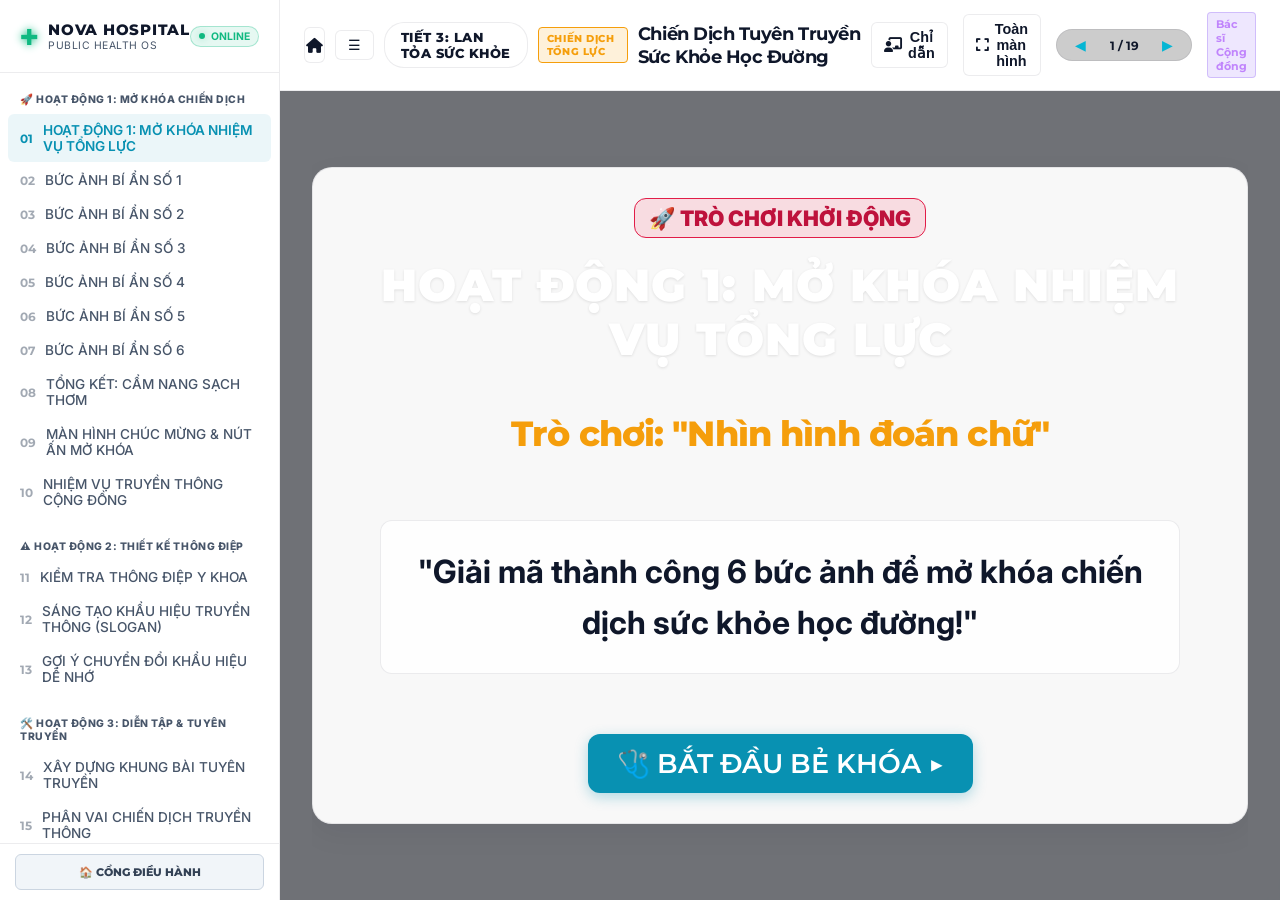
==== commit 6b5bf1fc: "fix: resolve layout misalignment and correct inline style syntax errors in puberty lessons" ====
--- a/puberty_tiet3.html
+++ b/puberty_tiet3.html
@@ -18,11 +18,12 @@
       background-position: center;
       background-attachment: fixed;
       position: relative;
-      overflow-x: hidden;
+      overflow: hidden;
       margin: 0;
       padding: 0;
       height: 100vh;
       width: 100vw;
+      max-width: 100vw;
     }
     body::before {
       content: '';
@@ -40,6 +41,30 @@
     .app-container {
       position: relative;
       z-index: 5;
+      overflow: hidden;
+      max-width: 100vw;
+    }
+    
+    /* Safety: prevent slide-frame from overflowing its container */
+    .slide-layout {
+      overflow: hidden;
+      box-sizing: border-box;
+    }
+    .slide-frame {
+      box-sizing: border-box;
+      overflow-x: hidden;
+    }
+    
+    /* Responsive mystery layout - prevent overflow on smaller screens */
+    .mystery-layout {
+      box-sizing: border-box;
+      overflow: hidden;
+    }
+    @media (max-width: 1100px) {
+      .mystery-layout {
+        grid-template-columns: 1fr !important;
+        gap: 20px !important;
+      }
     }
     
     /* Design Guidelines slide typography specifications */
@@ -318,12 +343,12 @@
             <div class="slide-frame" style="max-width: 1100px; width: 100%;">
 
             <div class="cover-layout" style="display: flex; flex-direction: column; align-items: center; justify-content: center; gap: 20px; text-align: center;">
-                <div class="badge-red" style="padding: 6px 14px; border-radius: 12px; font-size: 16pt !important font-weight: 900; background: rgba(6, 182, 212, 0.15); border: 1.5px solid var(--cyan); color: var(--cyan); text-transform: uppercase;">🚀 TRÒ CHƠI KHỞI ĐỘNG</div>
+                <div class="badge-red" style="padding: 6px 14px; border-radius: 12px; font-size: 16pt !important; font-weight: 900; background: rgba(6, 182, 212, 0.15); border: 1.5px solid var(--cyan); color: var(--cyan); text-transform: uppercase;">🚀 TRÒ CHƠI KHỞI ĐỘNG</div>
                 <h1 class="main-title">HOẠT ĐỘNG 1: MỞ KHÓA NHIỆM VỤ TỔNG LỰC</h1>
                 <h2 class="sub-title">Trò chơi: "Nhìn hình đoán chữ"</h2>
                 
                 <div class="big-question-card glass-panel" style="max-width: 800px; margin: 20px auto; padding: 25px; border-radius: 12px; border: 1.5px solid var(--glass-border); background: var(--glass-bg);">
-                    <p class="question-text" style="font-size: 24pt !important color: #FFF; font-weight: 700; line-height: 1.6;">
+                    <p class="question-text" style="font-size: 24pt !important; color: #FFF; font-weight: 700; line-height: 1.6;">
                         "Giải mã thành công 6 bức ảnh để mở khóa chiến dịch sức khỏe học đường!"
                     </p>
                 </div>
@@ -361,8 +386,8 @@
                         </div>
                     </div>
                     <div class="answer-box glass-panel blurred" id="ans-s2" style="padding: 25px; border-radius: 12px; border: 2px dashed var(--glass-border); text-align: center; margin-bottom: 20px;">
-                        <h4 style="color: var(--text-muted); font-size: 16pt !important margin-bottom: 8px; text-transform: uppercase;">Đáp án đúng</h4>
-                        <div class="answer-text" style="font-size: 28pt !important font-weight: 900; color: var(--cyan); transition: all 0.3s;">TẮM SẠCH SẼ</div>
+                        <h4 style="color: var(--text-muted); font-size: 16pt !important; margin-bottom: 8px; text-transform: uppercase;">Đáp án đúng</h4>
+                        <div class="answer-text" style="font-size: 28pt !important; font-weight: 900; color: var(--cyan); transition: all 0.3s;">TẮM SẠCH SẼ</div>
                     </div>
                     <div style="display: flex; gap: 15px;">
                         <button class="btn btn-reveal" onclick="revealAnswer(2)" style="flex: 1; padding: 12px; font-weight: 800;"><i class="fa-solid fa-unlock-keyhole"></i> HIỆN ĐÁP ÁN</button>
@@ -399,8 +424,8 @@
                         </div>
                     </div>
                     <div class="answer-box glass-panel blurred" id="ans-s3" style="padding: 25px; border-radius: 12px; border: 2px dashed var(--glass-border); text-align: center; margin-bottom: 20px;">
-                        <h4 style="color: var(--text-muted); font-size: 16pt !important margin-bottom: 8px; text-transform: uppercase;">Đáp án đúng</h4>
-                        <div class="answer-text" style="font-size: 28pt !important font-weight: 900; color: var(--cyan); transition: all 0.3s;">DÙNG SỮA RỬA MẶT DỊU NHẸ</div>
+                        <h4 style="color: var(--text-muted); font-size: 16pt !important; margin-bottom: 8px; text-transform: uppercase;">Đáp án đúng</h4>
+                        <div class="answer-text" style="font-size: 28pt !important; font-weight: 900; color: var(--cyan); transition: all 0.3s;">DÙNG SỮA RỬA MẶT DỊU NHẸ</div>
                     </div>
                     <div style="display: flex; gap: 15px;">
                         <button class="btn btn-reveal" onclick="revealAnswer(3)" style="flex: 1; padding: 12px; font-weight: 800;"><i class="fa-solid fa-unlock-keyhole"></i> HIỆN ĐÁP ÁN</button>
@@ -437,8 +462,8 @@
                         </div>
                     </div>
                     <div class="answer-box glass-panel blurred" id="ans-s4" style="padding: 25px; border-radius: 12px; border: 2px dashed var(--glass-border); text-align: center; margin-bottom: 20px;">
-                        <h4 style="color: var(--text-muted); font-size: 16pt !important margin-bottom: 8px; text-transform: uppercase;">Đáp án đúng</h4>
-                        <div class="answer-text" style="font-size: 28pt !important font-weight: 900; color: var(--cyan); transition: all 0.3s;">KỲ CỌ VÙNG NẾP GẤP</div>
+                        <h4 style="color: var(--text-muted); font-size: 16pt !important; margin-bottom: 8px; text-transform: uppercase;">Đáp án đúng</h4>
+                        <div class="answer-text" style="font-size: 28pt !important; font-weight: 900; color: var(--cyan); transition: all 0.3s;">KỲ CỌ VÙNG NẾP GẤP</div>
                     </div>
                     <div style="display: flex; gap: 15px;">
                         <button class="btn btn-reveal" onclick="revealAnswer(4)" style="flex: 1; padding: 12px; font-weight: 800;"><i class="fa-solid fa-unlock-keyhole"></i> HIỆN ĐÁP ÁN</button>
@@ -475,8 +500,8 @@
                         </div>
                     </div>
                     <div class="answer-box glass-panel blurred" id="ans-s5" style="padding: 25px; border-radius: 12px; border: 2px dashed var(--glass-border); text-align: center; margin-bottom: 20px;">
-                        <h4 style="color: var(--text-muted); font-size: 16pt !important margin-bottom: 8px; text-transform: uppercase;">Đáp án đúng</h4>
-                        <div class="answer-text" style="font-size: 28pt !important font-weight: 900; color: var(--cyan); transition: all 0.3s;">THAY TẤT, QUẦN ÁO LÓT HÀNG NGÀY</div>
+                        <h4 style="color: var(--text-muted); font-size: 16pt !important; margin-bottom: 8px; text-transform: uppercase;">Đáp án đúng</h4>
+                        <div class="answer-text" style="font-size: 28pt !important; font-weight: 900; color: var(--cyan); transition: all 0.3s;">THAY TẤT, QUẦN ÁO LÓT HÀNG NGÀY</div>
                     </div>
                     <div style="display: flex; gap: 15px;">
                         <button class="btn btn-reveal" onclick="revealAnswer(5)" style="flex: 1; padding: 12px; font-weight: 800;"><i class="fa-solid fa-unlock-keyhole"></i> HIỆN ĐÁP ÁN</button>
@@ -513,8 +538,8 @@
                         </div>
                     </div>
                     <div class="answer-box glass-panel blurred" id="ans-s6" style="padding: 25px; border-radius: 12px; border: 2px dashed var(--glass-border); text-align: center; margin-bottom: 20px;">
-                        <h4 style="color: var(--text-muted); font-size: 16pt !important margin-bottom: 8px; text-transform: uppercase;">Đáp án đúng</h4>
-                        <div class="answer-text" style="font-size: 28pt !important font-weight: 900; color: var(--cyan); transition: all 0.3s;">GỘI ĐẦU SẠCH SẼ</div>
+                        <h4 style="color: var(--text-muted); font-size: 16pt !important; margin-bottom: 8px; text-transform: uppercase;">Đáp án đúng</h4>
+                        <div class="answer-text" style="font-size: 28pt !important; font-weight: 900; color: var(--cyan); transition: all 0.3s;">GỘI ĐẦU SẠCH SẼ</div>
                     </div>
                     <div style="display: flex; gap: 15px;">
                         <button class="btn btn-reveal" onclick="revealAnswer(6)" style="flex: 1; padding: 12px; font-weight: 800;"><i class="fa-solid fa-unlock-keyhole"></i> HIỆN ĐÁP ÁN</button>
@@ -551,8 +576,8 @@
                         </div>
                     </div>
                     <div class="answer-box glass-panel blurred" id="ans-s7" style="padding: 25px; border-radius: 12px; border: 2px dashed var(--glass-border); text-align: center; margin-bottom: 20px;">
-                        <h4 style="color: var(--text-muted); font-size: 16pt !important margin-bottom: 8px; text-transform: uppercase;">Đáp án đúng</h4>
-                        <div class="answer-text" style="font-size: 28pt !important font-weight: 900; color: var(--cyan); transition: all 0.3s;">RỬA TAY SẠCH SẼ BẰNG XÀ PHÒNG</div>
+                        <h4 style="color: var(--text-muted); font-size: 16pt !important; margin-bottom: 8px; text-transform: uppercase;">Đáp án đúng</h4>
+                        <div class="answer-text" style="font-size: 28pt !important; font-weight: 900; color: var(--cyan); transition: all 0.3s;">RỬA TAY SẠCH SẼ BẰNG XÀ PHÒNG</div>
                     </div>
                     <div style="display: flex; gap: 15px;">
                         <button class="btn btn-reveal" onclick="revealAnswer(7)" style="flex: 1; padding: 12px; font-weight: 800;"><i class="fa-solid fa-unlock-keyhole"></i> HIỆN ĐÁP ÁN</button>
@@ -576,16 +601,16 @@
             </div>
             <div class="summary-cards" style="display: flex; flex-direction: column; gap: 20px; margin-top: 30px;">
                 <div class="glass-panel" style="padding: 20px 30px; border-radius: 12px; border-left: 6px solid var(--neon-mint); background: rgba(16, 185, 129, 0.05); display: flex; align-items: center; gap: 20px;">
-                    <div style="font-size: 28pt !important color: var(--neon-mint);"><i class="fa-solid fa-circle-check"></i></div>
-                    <div style="font-size: 24pt !important font-weight: 700; color: #FFF;">Rửa mặt bằng sữa rửa mặt dịu nhẹ (2 lần/ngày).</div>
+                    <div style="font-size: 28pt !important; color: var(--neon-mint);"><i class="fa-solid fa-circle-check"></i></div>
+                    <div style="font-size: 24pt !important; font-weight: 700; color: #FFF;">Rửa mặt bằng sữa rửa mặt dịu nhẹ (2 lần/ngày).</div>
                 </div>
                 <div class="glass-panel" style="padding: 20px 30px; border-radius: 12px; border-left: 6px solid var(--neon-mint); background: rgba(16, 185, 129, 0.05); display: flex; align-items: center; gap: 20px;">
-                    <div style="font-size: 28pt !important color: var(--neon-mint);"><i class="fa-solid fa-circle-check"></i></div>
-                    <div style="font-size: 24pt !important font-weight: 700; color: #FFF;">Tắm rửa sạch sẽ toàn thân mỗi ngày.</div>
+                    <div style="font-size: 28pt !important; color: var(--neon-mint);"><i class="fa-solid fa-circle-check"></i></div>
+                    <div style="font-size: 24pt !important; font-weight: 700; color: #FFF;">Tắm rửa sạch sẽ toàn thân mỗi ngày.</div>
                 </div>
                 <div class="glass-panel" style="padding: 20px 30px; border-radius: 12px; border-left: 6px solid var(--neon-mint); background: rgba(16, 185, 129, 0.05); display: flex; align-items: center; gap: 20px;">
-                    <div style="font-size: 28pt !important color: var(--neon-mint);"><i class="fa-solid fa-circle-check"></i></div>
-                    <div style="font-size: 24pt !important font-weight: 700; color: #FFF;">Thay quần áo, tất chân và đồ lót hằng ngày.</div>
+                    <div style="font-size: 28pt !important; color: var(--neon-mint);"><i class="fa-solid fa-circle-check"></i></div>
+                    <div style="font-size: 24pt !important; font-weight: 700; color: #FFF;">Thay quần áo, tất chân và đồ lót hằng ngày.</div>
                 </div>
             </div>
             <div style="text-align: center; margin-top: 35px;">
@@ -606,11 +631,11 @@
                 <h2 class="sub-title" style="color: #FFF !important; margin-bottom: 30px;">Hội đồng Giám định đã sẵn sàng truyền thông</h2>
                 
                 <div class="unlock-zone" style="margin: 30px 0;">
-                    <button class="btn btn-cyan btn-lg btn-pulse" id="unlock-mission-btn" onclick="celebrateAndUnlock()" style="font-size: 28pt !important padding: 25px 50px; border-radius: 50px; font-weight: 900; background: var(--cyan); color: #000; box-shadow: 0 0 35px var(--cyan-glow);">
+                    <button class="btn btn-cyan btn-lg btn-pulse" id="unlock-mission-btn" onclick="celebrateAndUnlock()" style="font-size: 28pt !important; padding: 25px 50px; border-radius: 50px; font-weight: 900; background: var(--cyan); color: #000; box-shadow: 0 0 35px var(--cyan-glow);">
                         📢 ẤN ĐỂ MỞ KHÓA NHIỆM VỤ
                     </button>
                 </div>
-                <div class="unlock-indicator" style="font-size: 22pt !important color: var(--text-muted); font-weight: 800;">(Hãy bấm nút để kích nổ pháo hoa chào mừng và mở khóa nhiệm vụ!)</div>
+                <div class="unlock-indicator" style="font-size: 22pt !important; color: var(--text-muted); font-weight: 800;">(Hãy bấm nút để kích nổ pháo hoa chào mừng và mở khóa nhiệm vụ!)</div>
             </div>
         
             </div>
@@ -627,19 +652,19 @@
                 <h2 class="slide-title">NHIỆM VỤ TRUYỀN THÔNG CỘNG ĐỒNG</h2>
             </div>
             <div class="glass-panel" style="padding: 40px; border-radius: 16px; border: 2px solid var(--cosmic-pink); background: rgba(255, 0, 122, 0.03); margin-top: 30px; box-shadow: 0 0 30px rgba(255, 0, 122, 0.1);">
-                <div style="font-size: 46pt !important color: var(--cosmic-pink); text-align: center; margin-bottom: 20px;"><i class="fa-solid fa-bullhorn animate-pulse"></i></div>
-                <div style="font-size: 28pt !important font-weight: 900; color: #FFF; text-align: center; line-height: 1.6; text-transform: uppercase;">
+                <div style="font-size: 46pt !important; color: var(--cosmic-pink); text-align: center; margin-bottom: 20px;"><i class="fa-solid fa-bullhorn animate-pulse"></i></div>
+                <div style="font-size: 28pt !important; font-weight: 900; color: #FFF; text-align: center; line-height: 1.6; text-transform: uppercase;">
                     "TỔNG TIẾN CÔNG CHIẾN DỊCH TRUYỀN THÔNG SỨC KHỎE HỌC ĐƯỜNG: TUYÊN TRUYỀN CÁCH GIỮ GÌN VỆ SINH CƠ THỂ TUỔI DẬY THÌ CHO TOÀN TRƯỜNG!"
                 </div>
             </div>
             <div class="mission-details" style="display: grid; grid-template-columns: 1fr 1fr; gap: 20px; margin-top: 25px;">
                 <div class="glass-panel" style="padding: 15px 25px; border-radius: 8px; border: 1px solid var(--glass-border);">
-                    <div style="font-size: 16pt !important color: var(--text-muted); font-weight: 800; text-transform: uppercase; margin-bottom: 5px;">👥 ĐỐI TƯỢNG (AUDIENCE)</div>
-                    <div style="font-size: 22pt !important font-weight: 700; color: var(--cyan);">Tất cả bạn bè, học sinh toàn trường Trung học</div>
+                    <div style="font-size: 16pt !important; color: var(--text-muted); font-weight: 800; text-transform: uppercase; margin-bottom: 5px;">👥 ĐỐI TƯỢNG (AUDIENCE)</div>
+                    <div style="font-size: 22pt !important; font-weight: 700; color: var(--cyan);">Tất cả bạn bè, học sinh toàn trường Trung học</div>
                 </div>
                 <div class="glass-panel" style="padding: 15px 25px; border-radius: 8px; border: 1px solid var(--glass-border);">
-                    <div style="font-size: 16pt !important color: var(--text-muted); font-weight: 800; text-transform: uppercase; margin-bottom: 5px;">🎯 MỤC TIÊU BÀI NÓI</div>
-                    <div style="font-size: 22pt !important font-weight: 700; color: var(--cyan);">Giúp bạn bè tự tin chăm sóc bản thân sạch thơm</div>
+                    <div style="font-size: 16pt !important; color: var(--text-muted); font-weight: 800; text-transform: uppercase; margin-bottom: 5px;">🎯 MỤC TIÊU BÀI NÓI</div>
+                    <div style="font-size: 22pt !important; font-weight: 700; color: var(--cyan);">Giúp bạn bè tự tin chăm sóc bản thân sạch thơm</div>
                 </div>
             </div>
             <div style="text-align: center; margin-top: 30px;">
@@ -661,8 +686,8 @@
             </div>
             <div class="timer-layout" style="display: grid; grid-template-columns: 1fr 1.2fr; gap: 40px; margin-top: 20px;">
                 <div class="instructions-card glass-panel" style="padding: 30px; border-radius: 16px; border: 1.5px solid var(--glass-border); background: rgba(15, 23, 42, 0.4);">
-                    <h3 style="font-size: 28pt !important color: var(--cyan); font-weight: 800; margin-bottom: 15px;"><i class="fa-solid fa-list-check"></i> YÊU CẦU RÀ SOÁT TỜ RƠI:</h3>
-                    <div style="display: flex; flex-direction: column; gap: 15px; font-size: 24pt !important font-weight: 600; line-height: 1.5; color: #FFF;">
+                    <h3 style="font-size: 28pt !important; color: var(--cyan); font-weight: 800; margin-bottom: 15px;"><i class="fa-solid fa-list-check"></i> YÊU CẦU RÀ SOÁT TỜ RƠI:</h3>
+                    <div style="display: flex; flex-direction: column; gap: 15px; font-size: 24pt !important; font-weight: 600; line-height: 1.5; color: #FFF;">
                         <div>• Lấy sản phẩm Tờ rơi đã thiết kế ở Tiết 2 ra rà soát.</div>
                         <div>• Đảm bảo đủ thông tin y học cốt lõi (6 bước tắm khoa học, 4 lưu ý vệ sinh cơ thể).</div>
                         <div>• Đảm bảo không có sai sót hay lệch lạc kiến thức khoa học định lượng.</div>
@@ -679,8 +704,8 @@
                         </div>
                     </div>
                     <div class="action-card glass-panel" style="padding: 20px; border-radius: 12px; border: 1px solid var(--glass-border); text-align: center; margin-bottom: 15px; background: rgba(6, 182, 212, 0.02);">
-                        <span style="font-size: 22pt !important color: var(--text-muted); font-weight: 800; text-transform: uppercase;">Nhiệm vụ nhóm</span>
-                        <p style="font-size: 22pt !important font-weight: 700; color: #FFF; margin-top: 5px;">Rà soát thông điệp chuẩn xác trước khi phát hành</p>
+                        <span style="font-size: 22pt !important; color: var(--text-muted); font-weight: 800; text-transform: uppercase;">Nhiệm vụ nhóm</span>
+                        <p style="font-size: 22pt !important; font-weight: 700; color: #FFF; margin-top: 5px;">Rà soát thông điệp chuẩn xác trước khi phát hành</p>
                     </div>
                     <button class="btn btn-cyan" onclick="navigateToSlide(12)" style="padding: 12px; font-weight: 800; font-size: 22pt !important">SÁNG TẠO KHẨU HIỆU TRUYỀN THÔNG <i class="fa-solid fa-arrow-right"></i></button>
                 </div>
@@ -701,8 +726,8 @@
             </div>
             <div class="timer-layout" style="display: grid; grid-template-columns: 1fr 1.2fr; gap: 40px; margin-top: 20px;">
                 <div class="instructions-card glass-panel" style="padding: 30px; border-radius: 16px; border: 1.5px solid var(--glass-border); background: rgba(15, 23, 42, 0.4);">
-                    <h3 style="font-size: 28pt !important color: var(--cyan); font-weight: 800; margin-bottom: 15px;"><i class="fa-solid fa-lightbulb"></i> NGUYÊN TẮC SLOGAN VÀNG:</h3>
-                    <div style="display: flex; flex-direction: column; gap: 15px; font-size: 24pt !important font-weight: 600; line-height: 1.5; color: #FFF;">
+                    <h3 style="font-size: 28pt !important; color: var(--cyan); font-weight: 800; margin-bottom: 15px;"><i class="fa-solid fa-lightbulb"></i> NGUYÊN TẮC SLOGAN VÀNG:</h3>
+                    <div style="display: flex; flex-direction: column; gap: 15px; font-size: 24pt !important; font-weight: 600; line-height: 1.5; color: #FFF;">
                         <div>• <strong>Ngắn gọn:</strong> Dưới 12 từ để dễ nhớ.</div>
                         <div>• <strong>Vần điệu:</strong> Có nhịp điệu dễ đọc thuộc lòng.</div>
                         <div>• <strong>Hành động:</strong> Kêu gọi ý thức giữ gìn vệ sinh sạch thơm tuổi dậy thì.</div>
@@ -720,8 +745,8 @@
                         </div>
                     </div>
                     <div class="action-card glass-panel" style="padding: 20px; border-radius: 12px; border: 1px solid var(--glass-border); text-align: center; margin-bottom: 15px; background: rgba(6, 182, 212, 0.02);">
-                        <span style="font-size: 22pt !important color: var(--text-muted); font-weight: 800; text-transform: uppercase;">Sáng tạo</span>
-                        <p style="font-size: 22pt !important font-weight: 700; color: #FFF; margin-top: 5px;">Viết slogan nhóm của bạn ra nháp ngay lập tức!</p>
+                        <span style="font-size: 22pt !important; color: var(--text-muted); font-weight: 800; text-transform: uppercase;">Sáng tạo</span>
+                        <p style="font-size: 22pt !important; font-weight: 700; color: #FFF; margin-top: 5px;">Viết slogan nhóm của bạn ra nháp ngay lập tức!</p>
                     </div>
                     <button class="btn btn-cyan" onclick="navigateToSlide(13)" style="padding: 12px; font-weight: 800; font-size: 22pt !important">XEM GỢI Ý SLOGAN ĐẮT GIÁ <i class="fa-solid fa-arrow-right"></i></button>
                 </div>
@@ -743,10 +768,10 @@
             <div class="interactive-slogan-converter" style="display: grid; grid-template-columns: 1fr 1fr; gap: 30px; margin-top: 30px;">
                 <div class="slogan-card glass-panel" style="padding: 30px; border-radius: 16px; border: 1.5px solid var(--glass-border); background: rgba(15, 23, 42, 0.4); display: flex; flex-direction: column; justify-content: space-between; min-height: 250px;">
                     <div>
-                        <span style="color: var(--text-muted); font-size: 16pt !important font-weight: 800; text-transform: uppercase;">CHỦ ĐỀ: CHĂM SÓC DA MẶT</span>
-                        <h4 style="font-size: 28pt !important color: #FFF; font-weight: 700; margin-top: 5px;">Mụn cám, mụn viêm trên trán cằm</h4>
-                    </div>
-                    <div class="converted-result" id="res-slogan-face" style="padding: 15px; border-radius: 8px; background: rgba(6,182,212,0.08); border: 1.5px dashed var(--cyan); color: var(--cyan); font-size: 24pt !important font-weight: 900; text-align: center; opacity: 0; transform: scale(0.9); transition: all 0.3s ease;">
+                        <span style="color: var(--text-muted); font-size: 16pt !important; font-weight: 800; text-transform: uppercase;">CHỦ ĐỀ: CHĂM SÓC DA MẶT</span>
+                        <h4 style="font-size: 28pt !important; color: #FFF; font-weight: 700; margin-top: 5px;">Mụn cám, mụn viêm trên trán cằm</h4>
+                    </div>
+                    <div class="converted-result" id="res-slogan-face" style="padding: 15px; border-radius: 8px; background: rgba(6,182,212,0.08); border: 1.5px dashed var(--cyan); color: var(--cyan); font-size: 24pt !important; font-weight: 900; text-align: center; opacity: 0; transform: scale(0.9); transition: all 0.3s ease;">
                         ✨ "Sạch khuẩn mỗi ngày — Bay ngay mụn bọc!"
                     </div>
                     <button class="btn btn-cyan" onclick="convertSlogan('face')" style="width: 100%; padding: 10px; font-weight: 800;">
@@ -756,10 +781,10 @@
                 
                 <div class="slogan-card glass-panel" style="padding: 30px; border-radius: 16px; border: 1.5px solid var(--glass-border); background: rgba(15, 23, 42, 0.4); display: flex; flex-direction: column; justify-content: space-between; min-height: 250px;">
                     <div>
-                        <span style="color: var(--text-muted); font-size: 16pt !important font-weight: 800; text-transform: uppercase;">CHỦ ĐỀ: MÙI CƠ THỂ TUỔI DẬY THÌ</span>
-                        <h4 style="font-size: 28pt !important color: #FFF; font-weight: 700; margin-top: 5px;">Mùi hôi vùng nách, chân khi vận động</h4>
-                    </div>
-                    <div class="converted-result" id="res-slogan-body" style="padding: 15px; border-radius: 8px; background: rgba(16,185,129,0.08); border: 1.5px dashed var(--neon-mint); color: var(--neon-mint); font-size: 24pt !important font-weight: 900; text-align: center; opacity: 0; transform: scale(0.9); transition: all 0.3s ease;">
+                        <span style="color: var(--text-muted); font-size: 16pt !important; font-weight: 800; text-transform: uppercase;">CHỦ ĐỀ: MÙI CƠ THỂ TUỔI DẬY THÌ</span>
+                        <h4 style="font-size: 28pt !important; color: #FFF; font-weight: 700; margin-top: 5px;">Mùi hôi vùng nách, chân khi vận động</h4>
+                    </div>
+                    <div class="converted-result" id="res-slogan-body" style="padding: 15px; border-radius: 8px; background: rgba(16,185,129,0.08); border: 1.5px dashed var(--neon-mint); color: var(--neon-mint); font-size: 24pt !important; font-weight: 900; text-align: center; opacity: 0; transform: scale(0.9); transition: all 0.3s ease;">
                         ✨ "Cơ thể sạch thơm — Tự tin bước tới!"
                     </div>
                     <button class="btn btn-reveal" onclick="convertSlogan('body')" style="width: 100%; padding: 10px; font-weight: 800; border-color: var(--neon-mint); color: var(--neon-mint);">
@@ -786,23 +811,23 @@
             </div>
             <div class="framework-grid" style="display: grid; grid-template-columns: 1fr 1.2fr; gap: 40px; margin-top: 20px;">
                 <div class="glass-panel" style="padding: 25px; border-radius: 16px; border: 1.5px solid var(--glass-border); background: rgba(15, 23, 42, 0.4);">
-                    <h3 style="font-size: 22pt !important color: var(--cyan); font-weight: 800; margin-bottom: 15px;"><i class="fa-solid fa-toolbox"></i> DỤNG CỤ HỌC TẬP CẦN:</h3>
+                    <h3 style="font-size: 22pt !important; color: var(--cyan); font-weight: 800; margin-bottom: 15px;"><i class="fa-solid fa-toolbox"></i> DỤNG CỤ HỌC TẬP CẦN:</h3>
                     <div style="display: flex; gap: 20px; margin-bottom: 20px;">
                         <div class="tool-item" style="text-align: center; flex: 1; padding: 15px; border-radius: 8px; background: rgba(255,255,255,0.03); border: 1px solid var(--glass-border);">
                             <span style="font-size: 36pt !important">📝</span>
-                            <div style="font-size: 22pt !important font-weight: 700; color: #FFF; margin-top: 5px;">Giấy nháp</div>
+                            <div style="font-size: 22pt !important; font-weight: 700; color: #FFF; margin-top: 5px;">Giấy nháp</div>
                         </div>
                         <div class="tool-item" style="text-align: center; flex: 1; padding: 15px; border-radius: 8px; background: rgba(255,255,255,0.03); border: 1px solid var(--glass-border);">
                             <span style="font-size: 36pt !important">🖊️</span>
-                            <div style="font-size: 22pt !important font-weight: 700; color: #FFF; margin-top: 5px;">Bút viết</div>
+                            <div style="font-size: 22pt !important; font-weight: 700; color: #FFF; margin-top: 5px;">Bút viết</div>
                         </div>
                     </div>
                     <div style="font-size: 11.5pt !important; color: var(--text-muted); font-weight: 700;">(Một bạn chịu trách nhiệm ghi chép lại sườn bài viết cho cả nhóm)</div>
                 </div>
                 
                 <div class="glass-panel" style="padding: 25px; border-radius: 16px; border: 1.5px solid var(--glass-border); background: rgba(15, 23, 42, 0.4);">
-                    <h3 style="font-size: 22pt !important color: var(--cyan); font-weight: 800; margin-bottom: 15px;"><i class="fa-solid fa-rectangle-list"></i> 4 BƯỚC CẤU TRÚC BẮT BUỘC:</h3>
-                    <ol style="font-size: 24pt !important font-weight: 700; color: #FFF; display: flex; flex-direction: column; gap: 12px; padding-left: 20px;">
+                    <h3 style="font-size: 22pt !important; color: var(--cyan); font-weight: 800; margin-bottom: 15px;"><i class="fa-solid fa-rectangle-list"></i> 4 BƯỚC CẤU TRÚC BẮT BUỘC:</h3>
+                    <ol style="font-size: 24pt !important; font-weight: 700; color: #FFF; display: flex; flex-direction: column; gap: 12px; padding-left: 20px;">
                         <li>1. Giới thiệu tên nhóm, tên các thành viên.</li>
                         <li>2. Giới thiệu chủ đề chiến dịch vệ sinh cơ thể.</li>
                         <li>3. Tuyên truyền nội dung cốt lõi (6 bước tắm / lưu ý).</li>
@@ -830,35 +855,35 @@
             <div class="role-distribution-layout" style="display: flex; flex-direction: column; gap: 15px; margin-top: 25px;">
                 <div class="role-row glass-panel" style="padding: 15px 25px; border-radius: 10px; border-left: 5px solid var(--cyan); background: rgba(6,182,212,0.04); display: flex; justify-content: space-between; align-items: center;">
                     <div style="display: flex; align-items: center; gap: 15px;">
-                        <span style="font-size: 28pt !important color: var(--cyan);"><i class="fa-solid fa-user-doctor"></i></span>
+                        <span style="font-size: 28pt !important; color: var(--cyan);"><i class="fa-solid fa-user-doctor"></i></span>
                         <div>
-                            <div style="font-size: 22pt !important font-weight: 800; color: #FFF;">THÀNH VIÊN A: PHẦN 1 + PHẦN 2</div>
-                            <div style="font-size: 16pt !important color: var(--text-muted);">Mở đầu, tự tin giới thiệu nhóm & chủ đề truyền thông</div>
-                        </div>
-                    </div>
-                    <div style="font-size: 22pt !important font-weight: 800; color: var(--cyan); background: rgba(6,182,212,0.1); padding: 4px 10px; border-radius: 4px;">VAI DIỄN 1</div>
+                            <div style="font-size: 22pt !important; font-weight: 800; color: #FFF;">THÀNH VIÊN A: PHẦN 1 + PHẦN 2</div>
+                            <div style="font-size: 16pt !important; color: var(--text-muted);">Mở đầu, tự tin giới thiệu nhóm & chủ đề truyền thông</div>
+                        </div>
+                    </div>
+                    <div style="font-size: 22pt !important; font-weight: 800; color: var(--cyan); background: rgba(6,182,212,0.1); padding: 4px 10px; border-radius: 4px;">VAI DIỄN 1</div>
                 </div>
                 
                 <div class="role-row glass-panel" style="padding: 15px 25px; border-radius: 10px; border-left: 5px solid var(--amber); background: rgba(245,158,11,0.04); display: flex; justify-content: space-between; align-items: center;">
                     <div style="display: flex; align-items: center; gap: 15px;">
-                        <span style="font-size: 28pt !important color: var(--amber);"><i class="fa-solid fa-user-doctor"></i></span>
+                        <span style="font-size: 28pt !important; color: var(--amber);"><i class="fa-solid fa-user-doctor"></i></span>
                         <div>
-                            <div style="font-size: 22pt !important font-weight: 800; color: #FFF;">THÀNH VIÊN B & C: PHẦN 3</div>
-                            <div style="font-size: 16pt !important color: var(--text-muted);">Tuyên truyền sâu nội dung 6 bước tắm, thói quen sạch thơm</div>
-                        </div>
-                    </div>
-                    <div style="font-size: 22pt !important font-weight: 800; color: var(--amber); background: rgba(245,158,11,0.1); padding: 4px 10px; border-radius: 4px;">VAI DIỄN 2 + 3</div>
+                            <div style="font-size: 22pt !important; font-weight: 800; color: #FFF;">THÀNH VIÊN B & C: PHẦN 3</div>
+                            <div style="font-size: 16pt !important; color: var(--text-muted);">Tuyên truyền sâu nội dung 6 bước tắm, thói quen sạch thơm</div>
+                        </div>
+                    </div>
+                    <div style="font-size: 22pt !important; font-weight: 800; color: var(--amber); background: rgba(245,158,11,0.1); padding: 4px 10px; border-radius: 4px;">VAI DIỄN 2 + 3</div>
                 </div>
                 
                 <div class="role-row glass-panel" style="padding: 15px 25px; border-radius: 10px; border-left: 5px solid var(--cosmic-pink); background: rgba(255,0,122,0.04); display: flex; justify-content: space-between; align-items: center;">
                     <div style="display: flex; align-items: center; gap: 15px;">
-                        <span style="font-size: 28pt !important color: var(--cosmic-pink);"><i class="fa-solid fa-user-doctor"></i></span>
+                        <span style="font-size: 28pt !important; color: var(--cosmic-pink);"><i class="fa-solid fa-user-doctor"></i></span>
                         <div>
-                            <div style="font-size: 22pt !important font-weight: 800; color: #FFF;">THÀNH VIÊN D: PHẦN 4</div>
-                            <div style="font-size: 16pt !important color: var(--text-muted);">Đọc to slogan kết nối thuyết phục & chào kết thúc</div>
-                        </div>
-                    </div>
-                    <div style="font-size: 22pt !important font-weight: 800; color: var(--cosmic-pink); background: rgba(255,0,122,0.1); padding: 4px 10px; border-radius: 4px;">VAI DIỄN 4</div>
+                            <div style="font-size: 22pt !important; font-weight: 800; color: #FFF;">THÀNH VIÊN D: PHẦN 4</div>
+                            <div style="font-size: 16pt !important; color: var(--text-muted);">Đọc to slogan kết nối thuyết phục & chào kết thúc</div>
+                        </div>
+                    </div>
+                    <div style="font-size: 22pt !important; font-weight: 800; color: var(--cosmic-pink); background: rgba(255,0,122,0.1); padding: 4px 10px; border-radius: 4px;">VAI DIỄN 4</div>
                 </div>
             </div>
             <div style="text-align: center; margin-top: 30px;">
@@ -880,8 +905,8 @@
             </div>
             <div class="timer-layout" style="display: grid; grid-template-columns: 1fr 1.2fr; gap: 40px; margin-top: 20px;">
                 <div class="instructions-card glass-panel" style="padding: 30px; border-radius: 16px; border: 1.5px solid var(--glass-border); background: rgba(15, 23, 42, 0.4);">
-                    <h3 style="font-size: 28pt !important color: var(--cyan); font-weight: 800; margin-bottom: 15px;"><i class="fa-solid fa-circle-exclamation"></i> LƯU Ý KHI DIỄN TẬP:</h3>
-                    <div style="display: flex; flex-direction: column; gap: 15px; font-size: 24pt !important font-weight: 600; line-height: 1.5; color: #FFF;">
+                    <h3 style="font-size: 28pt !important; color: var(--cyan); font-weight: 800; margin-bottom: 15px;"><i class="fa-solid fa-circle-exclamation"></i> LƯU Ý KHI DIỄN TẬP:</h3>
+                    <div style="display: flex; flex-direction: column; gap: 15px; font-size: 24pt !important; font-weight: 600; line-height: 1.5; color: #FFF;">
                         <div>• Đứng dậy theo nhóm, cầm tờ rơi trên tay để thuyết trình.</div>
                         <div>• Ráp thử giọng nói to rõ, tự tin, phong thái chững chạc chuyên gia.</div>
                         <div>• Nhờ bạn bè sửa tông giọng, cử chỉ cơ thể tự nhiên.</div>
@@ -898,8 +923,8 @@
                         </div>
                     </div>
                     <div class="action-card glass-panel" style="padding: 20px; border-radius: 12px; border: 1px solid var(--glass-border); text-align: center; margin-bottom: 15px; background: rgba(6, 182, 212, 0.02);">
-                        <span style="font-size: 22pt !important color: var(--text-muted); font-weight: 800; text-transform: uppercase;">Luyện tập</span>
-                        <p style="font-size: 22pt !important font-weight: 700; color: #FFF; margin-top: 5px;">Cùng nhau ráp nói cuốn chiếu liên tục ngay lập tức!</p>
+                        <span style="font-size: 22pt !important; color: var(--text-muted); font-weight: 800; text-transform: uppercase;">Luyện tập</span>
+                        <p style="font-size: 22pt !important; font-weight: 700; color: #FFF; margin-top: 5px;">Cùng nhau ráp nói cuốn chiếu liên tục ngay lập tức!</p>
                     </div>
                     <button class="btn btn-cyan" onclick="navigateToSlide(17)" style="padding: 12px; font-weight: 800; font-size: 22pt !important">LÊN SÀN THUYẾT TRÌNH BÙNG NỔ <i class="fa-solid fa-arrow-right"></i></button>
                 </div>
@@ -920,9 +945,9 @@
             </div>
             <div class="timer-layout" style="display: grid; grid-template-columns: 1fr 1.2fr; gap: 40px; margin-top: 20px;">
                 <div class="instructions-card glass-panel" style="padding: 30px; border-radius: 16px; border: 1.5px solid var(--glass-border); background: rgba(15, 23, 42, 0.4); display: flex; flex-direction: column; justify-content: center; align-items: center; text-align: center;">
-                    <div style="font-size: 46pt !important color: var(--cyan); margin-bottom: 15px;"><i class="fa-solid fa-microphone"></i></div>
-                    <h3 style="font-size: 28pt !important color: #FFF; font-weight: 800; margin-bottom: 10px;">SÂN KHẤU TRUYỀN THÔNG</h3>
-                    <p style="font-size: 24pt !important font-weight: 600; color: var(--text-muted);">Các nhóm tự tin bước lên bục giảng thực hiện tuyên truyền trước toàn lớp.</p>
+                    <div style="font-size: 46pt !important; color: var(--cyan); margin-bottom: 15px;"><i class="fa-solid fa-microphone"></i></div>
+                    <h3 style="font-size: 28pt !important; color: #FFF; font-weight: 800; margin-bottom: 10px;">SÂN KHẤU TRUYỀN THÔNG</h3>
+                    <p style="font-size: 24pt !important; font-weight: 600; color: var(--text-muted);">Các nhóm tự tin bước lên bục giảng thực hiện tuyên truyền trước toàn lớp.</p>
                 </div>
                 <div style="display: flex; flex-direction: column; justify-content: space-between; padding: 10px 0;">
                     <div class="timer-widget" id="timer-s17" data-duration="90">
@@ -935,8 +960,8 @@
                         </div>
                     </div>
                     <div class="action-card glass-panel" style="padding: 20px; border-radius: 12px; border: 1px solid var(--glass-border); text-align: center; margin-bottom: 15px; background: rgba(6, 182, 212, 0.02);">
-                        <span style="font-size: 22pt !important color: var(--text-muted); font-weight: 800; text-transform: uppercase;">Thuyết trình</span>
-                        <p style="font-size: 22pt !important font-weight: 700; color: #FFF; margin-top: 5px;">Mỗi nhóm có tối đa 1 phút 30 giây để hoàn thành!</p>
+                        <span style="font-size: 22pt !important; color: var(--text-muted); font-weight: 800; text-transform: uppercase;">Thuyết trình</span>
+                        <p style="font-size: 22pt !important; font-weight: 700; color: #FFF; margin-top: 5px;">Mỗi nhóm có tối đa 1 phút 30 giây để hoàn thành!</p>
                     </div>
                     <button class="btn btn-cyan" onclick="navigateToSlide(18)" style="padding: 12px; font-weight: 800; font-size: 22pt !important">VIẾT NHẬT KÝ TỰ SOI CHIẾU <i class="fa-solid fa-arrow-right"></i></button>
                 </div>
@@ -957,8 +982,8 @@
             </div>
             <div class="timer-layout" style="display: grid; grid-template-columns: 1fr 1.2fr; gap: 40px; margin-top: 20px;">
                 <div class="instructions-card glass-panel" style="padding: 30px; border-radius: 16px; border: 1.5px solid var(--glass-border); background: rgba(15, 23, 42, 0.4);">
-                    <h3 style="font-size: 28pt !important color: var(--cyan); font-weight: 800; margin-bottom: 15px;"><i class="fa-solid fa-pen-fancy"></i> CÂU HỎI SUY NGẪM CÁ NHÂN:</h3>
-                    <div style="display: flex; flex-direction: column; gap: 20px; font-size: 24pt !important font-weight: 600; line-height: 1.6; color: #FFF;">
+                    <h3 style="font-size: 28pt !important; color: var(--cyan); font-weight: 800; margin-bottom: 15px;"><i class="fa-solid fa-pen-fancy"></i> CÂU HỎI SUY NGẪM CÁ NHÂN:</h3>
+                    <div style="display: flex; flex-direction: column; gap: 20px; font-size: 24pt !important; font-weight: 600; line-height: 1.6; color: #FFF;">
                         <div>
                             <strong style="color: var(--cyan);">📝 Câu hỏi 1:</strong><br>
                             Sau khi tuyên truyền, em thấy mình đã thực sự làm chủ kiến thức tuổi dậy thì chưa?
@@ -980,8 +1005,8 @@
                         </div>
                     </div>
                     <div class="action-card glass-panel" style="padding: 20px; border-radius: 12px; border: 1px solid var(--glass-border); text-align: center; margin-bottom: 15px; background: rgba(6, 182, 212, 0.02);">
-                        <span style="font-size: 22pt !important color: var(--text-muted); font-weight: 800; text-transform: uppercase;">Viết nhật ký</span>
-                        <p style="font-size: 22pt !important font-weight: 700; color: #FFF; margin-top: 5px;">Viết chân thực suy ngẫm vào phiếu cá nhân.</p>
+                        <span style="font-size: 22pt !important; color: var(--text-muted); font-weight: 800; text-transform: uppercase;">Viết nhật ký</span>
+                        <p style="font-size: 22pt !important; font-weight: 700; color: #FFF; margin-top: 5px;">Viết chân thực suy ngẫm vào phiếu cá nhân.</p>
                     </div>
                     <button class="btn btn-cyan" onclick="navigateToSlide(19)" style="padding: 12px; font-weight: 800; font-size: 22pt !important">THỰC HIỆN NGHI THỨC TUYÊN THỆ <i class="fa-solid fa-arrow-right"></i></button>
                 </div>
@@ -1002,9 +1027,9 @@
             </div>
             <div class="pledge-layout" style="display: grid; grid-template-columns: 1.2fr 1fr; gap: 30px; margin-top: 20px;">
                 <div class="pledge-checklist glass-panel" style="padding: 25px; border-radius: 16px; border: 1.5px solid var(--glass-border); background: rgba(15, 23, 42, 0.4);">
-                    <h3 style="font-size: 22pt !important color: var(--cyan); font-weight: 800; margin-bottom: 15px;"><i class="fa-solid fa-square-check"></i> VIỆC CẦN LÀM MỖI NGÀY:</h3>
+                    <h3 style="font-size: 22pt !important; color: var(--cyan); font-weight: 800; margin-bottom: 15px;"><i class="fa-solid fa-square-check"></i> VIỆC CẦN LÀM MỖI NGÀY:</h3>
                     
-                    <div style="display: flex; flex-direction: column; gap: 15px; font-size: 24pt !important font-weight: 700; color: #FFF;">
+                    <div style="display: flex; flex-direction: column; gap: 15px; font-size: 24pt !important; font-weight: 700; color: #FFF;">
                         <label class="check-label" style="display: flex; align-items: center; gap: 15px; cursor: pointer;">
                             <input type="checkbox" class="pledge-checkbox" id="chk-1" style="width: 24px; height: 24px; accent-color: var(--cyan);">
                             <span>Rửa mặt bằng sữa rửa mặt dịu nhẹ hằng ngày.</span>
@@ -1025,17 +1050,17 @@
                 </div>
                 
                 <div class="certification-zone glass-panel" style="padding: 25px; border-radius: 16px; border: 2px dashed rgba(255,255,255,0.1); background: rgba(15, 23, 42, 0.4); display: flex; flex-direction: column; align-items: center; justify-content: center; min-height: 250px; text-align: center; position: relative; overflow: hidden;">
-                    <div id="pledge-stamp" style="font-size: 60pt !important color: rgba(255, 255, 255, 0.05); transition: all 0.5s ease;">
+                    <div id="pledge-stamp" style="font-size: 60pt !important; color: rgba(255, 255, 255, 0.05); transition: all 0.5s ease;">
                         <i class="fa-solid fa-award"></i>
                     </div>
                     <div id="pledge-congrats" style="display: none; animation: fadeIn 0.8s ease;">
-                        <h4 style="font-size: 22pt !important color: var(--cyan); font-weight: 800; text-transform: uppercase;">BÁC SĨ NOVASTARS CHÍNH THỨC</h4>
-                        <p style="font-size: 24pt !important color: #FFF; font-weight: 700; margin-top: 10px;">Đã hoàn thành xuất sắc khóa đào tạo lâm sàng!</p>
-                        <div style="font-size: 28pt !important color: var(--amber); font-weight: 900; margin-top: 15px; text-shadow: 0 0 10px rgba(245,158,11,0.3);">
+                        <h4 style="font-size: 22pt !important; color: var(--cyan); font-weight: 800; text-transform: uppercase;">BÁC SĨ NOVASTARS CHÍNH THỨC</h4>
+                        <p style="font-size: 24pt !important; color: #FFF; font-weight: 700; margin-top: 10px;">Đã hoàn thành xuất sắc khóa đào tạo lâm sàng!</p>
+                        <div style="font-size: 28pt !important; color: var(--amber); font-weight: 900; margin-top: 15px; text-shadow: 0 0 10px rgba(245,158,11,0.3);">
                             Khỏe mạnh - Tự tin - Sạch thơm bước tới!
                         </div>
                     </div>
-                    <div id="pledge-pending" style="font-size: 22pt !important color: var(--text-muted); font-weight: 800; text-transform: uppercase; margin-top: 10px;">
+                    <div id="pledge-pending" style="font-size: 22pt !important; color: var(--text-muted); font-weight: 800; text-transform: uppercase; margin-top: 10px;">
                         (Tích chọn tất cả 4 ô cam kết để đóng dấu sứ mệnh!)
                     </div>
                 </div>
--- a/puberty_style.css
+++ b/puberty_style.css
@@ -4614,3 +4614,48 @@
 .guide-slide .slide-header .slide-title {
   font-size: 34pt !important;
 }
+
+
+/* ==========================================================================
+   LAYOUT SAFETY: PREVENT SLIDE OVERFLOW (Fix lech man hinh)
+   ========================================================================== */
+/* Ensure no horizontal overflow at any level */
+body, .app-container, .main-content, .slides-viewport {
+  overflow-x: hidden !important;
+  max-width: 100vw;
+}
+
+/* Ensure .slide sections never overflow their parent */
+section.slide {
+  overflow-x: hidden !important;
+  box-sizing: border-box !important;
+  max-width: 100% !important;
+}
+
+/* Constrain slide-frame so max-width never exceeds available viewport */
+.slide-frame {
+  box-sizing: border-box !important;
+  max-width: min(var(--slide-frame-max, 1100px), 100%) !important;
+  overflow-x: hidden !important;
+}
+
+/* Mystery layout responsive: collapse to 1 column on narrow viewports */
+.mystery-layout,
+.grid-2col {
+  box-sizing: border-box !important;
+  overflow-x: hidden !important;
+}
+
+/* Slide content: word-wrap so long answers don't push width */
+.answer-text,
+.slide-frame p,
+.slide-frame li,
+.slide-frame td,
+.slide-frame th,
+.slide-frame h1,
+.slide-frame h2,
+.slide-frame h3,
+.slide-frame h4 {
+  word-wrap: break-word !important;
+  overflow-wrap: break-word !important;
+}
